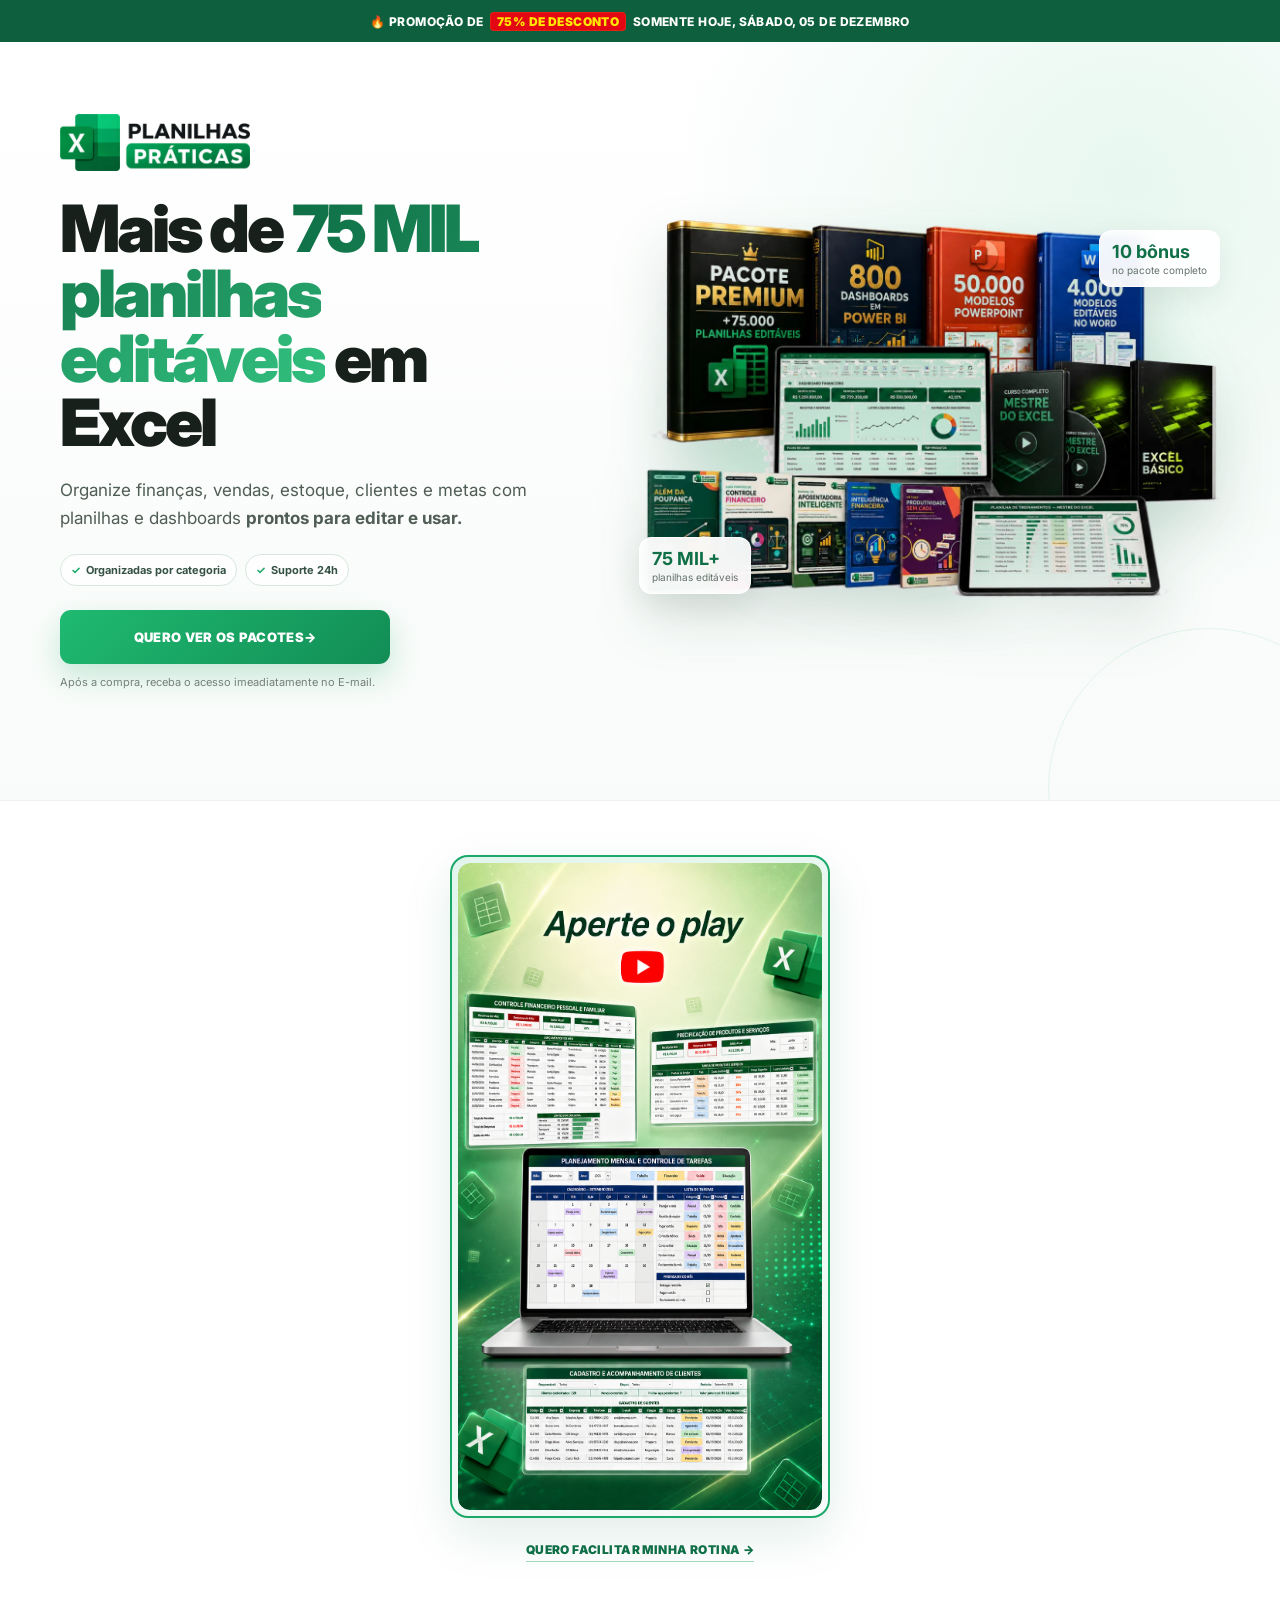
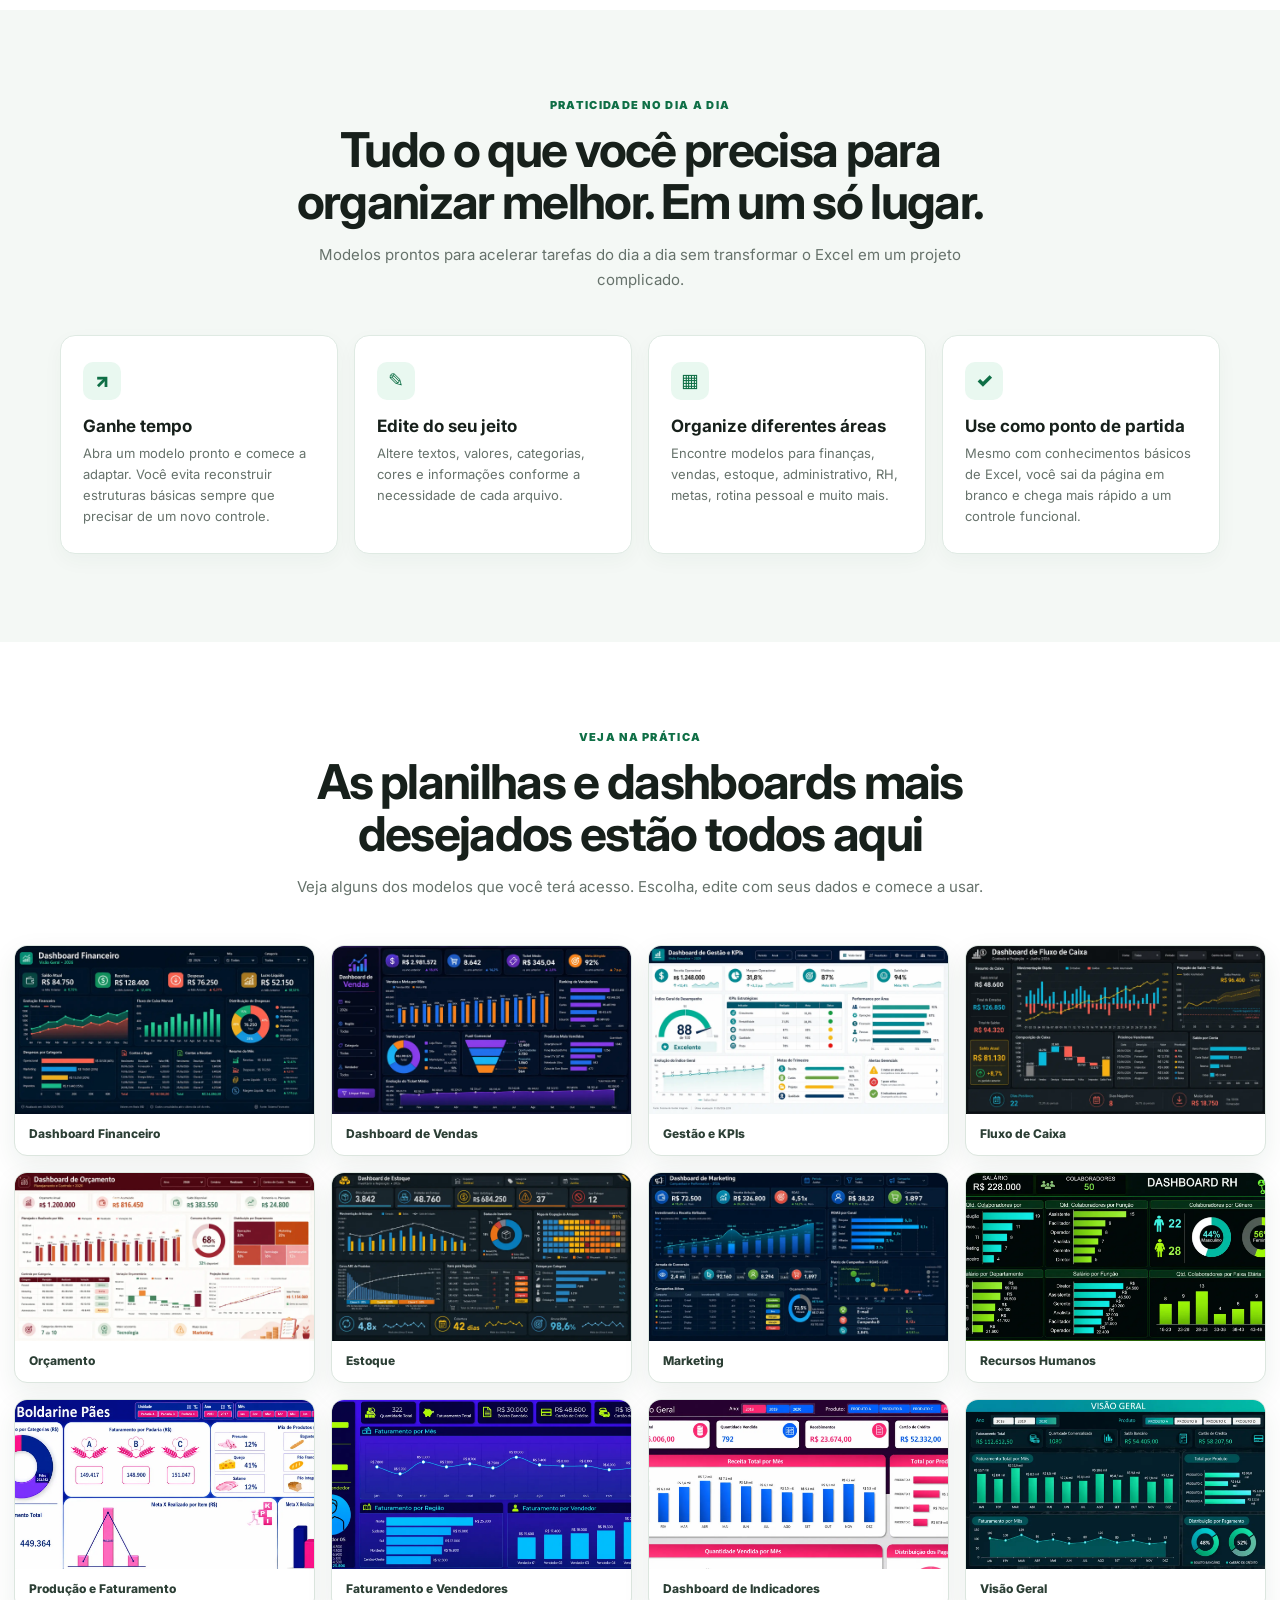
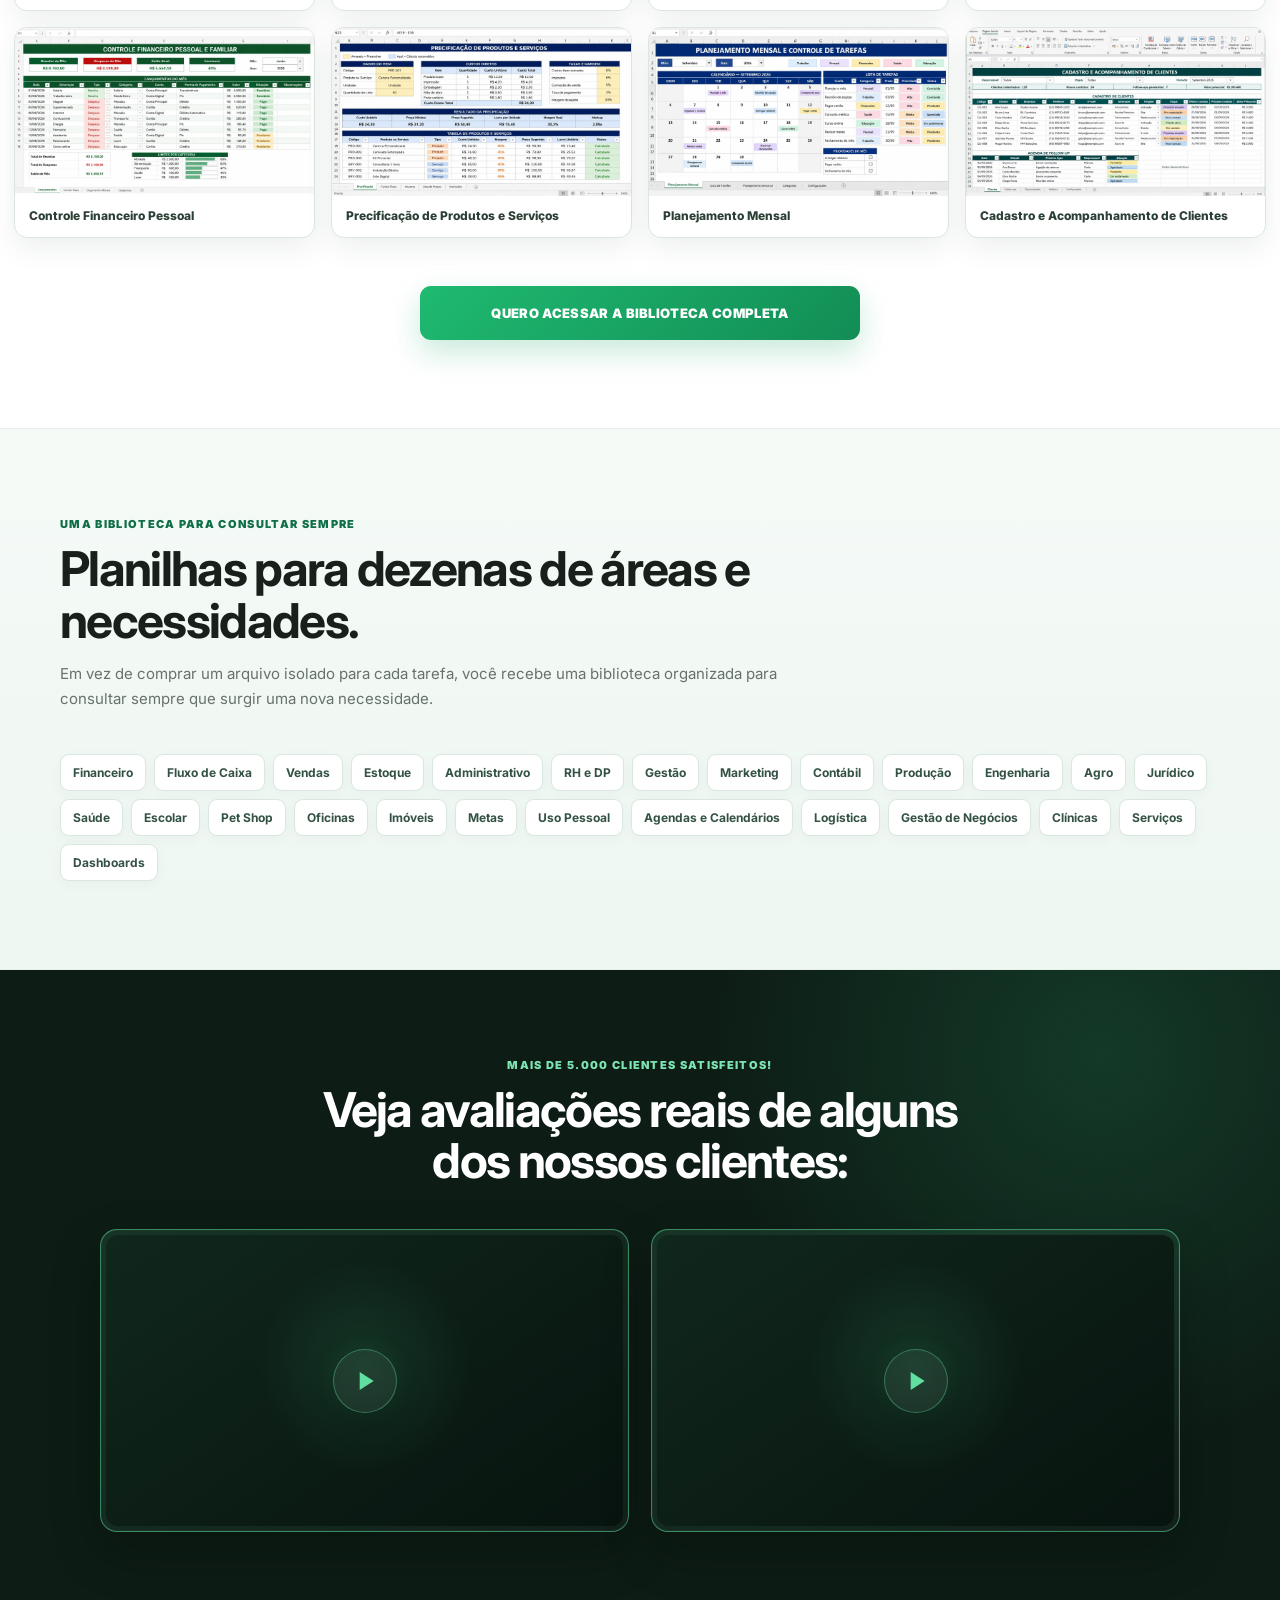
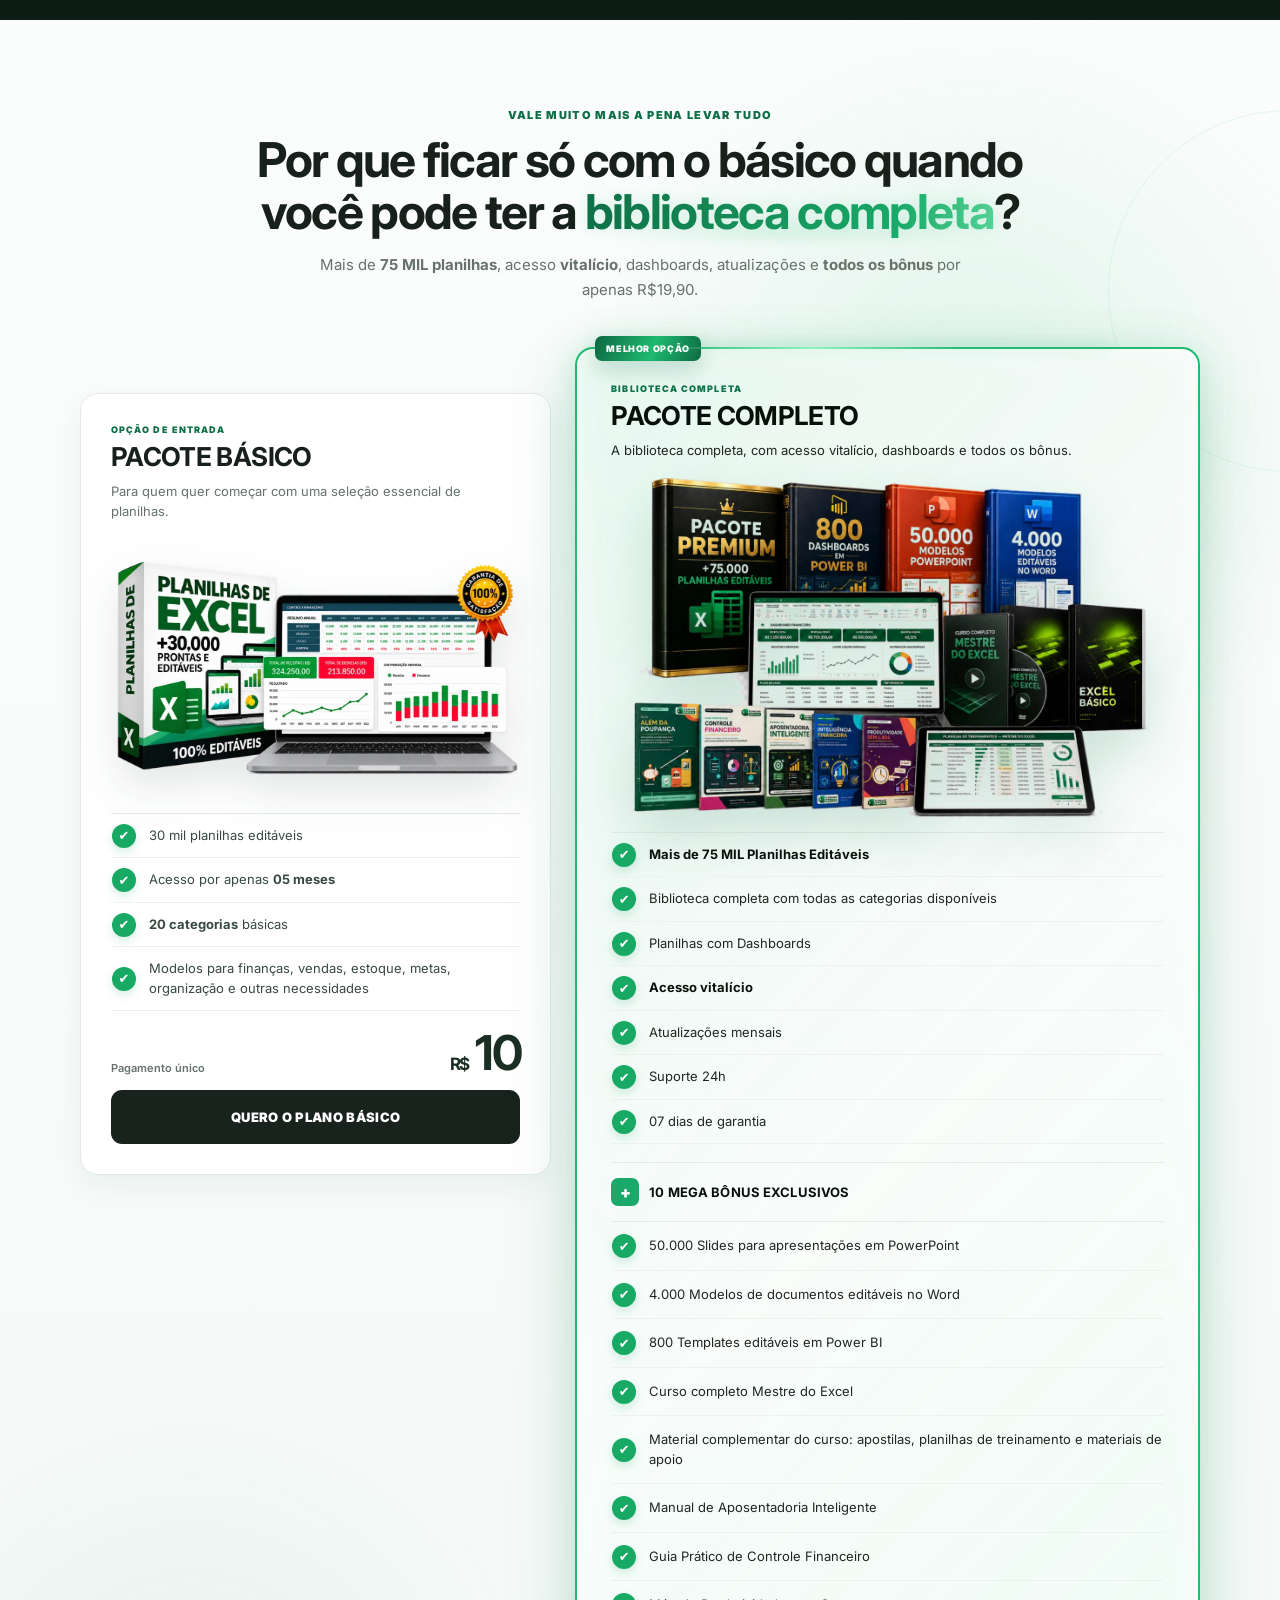
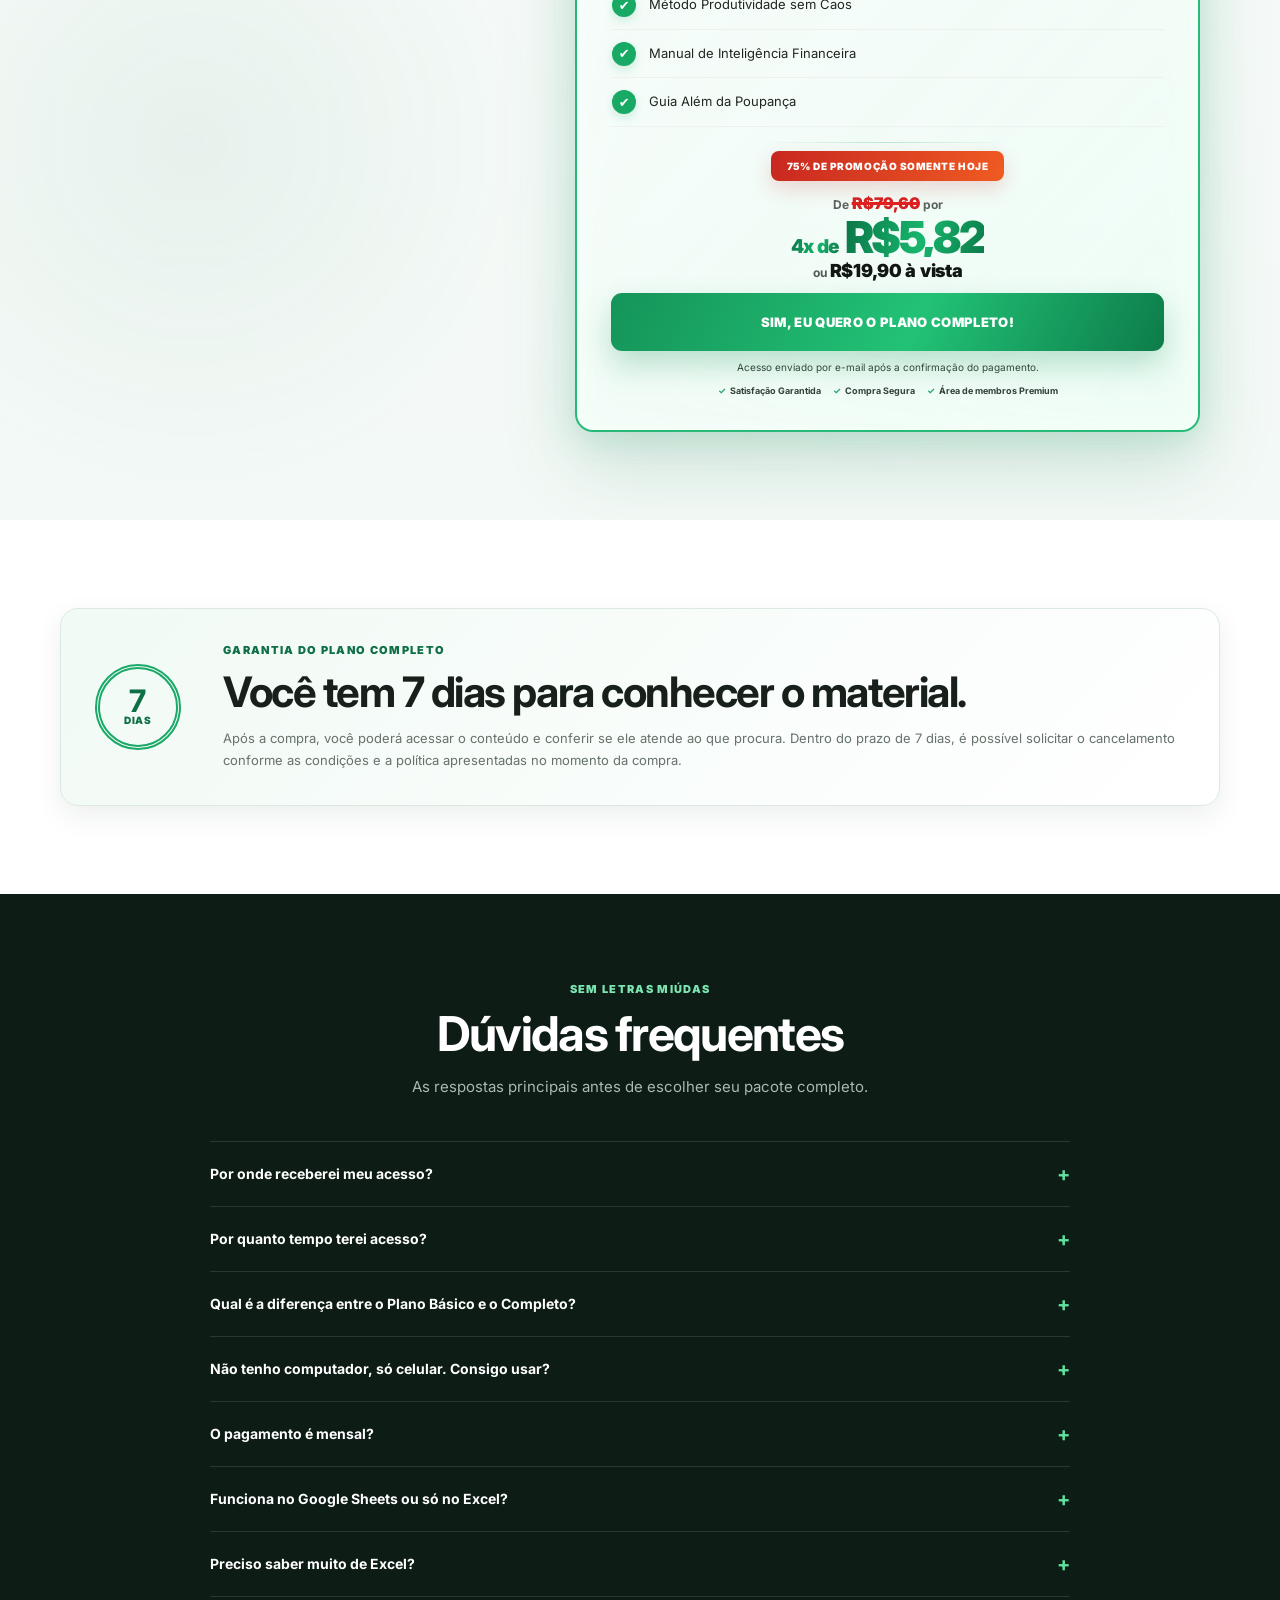
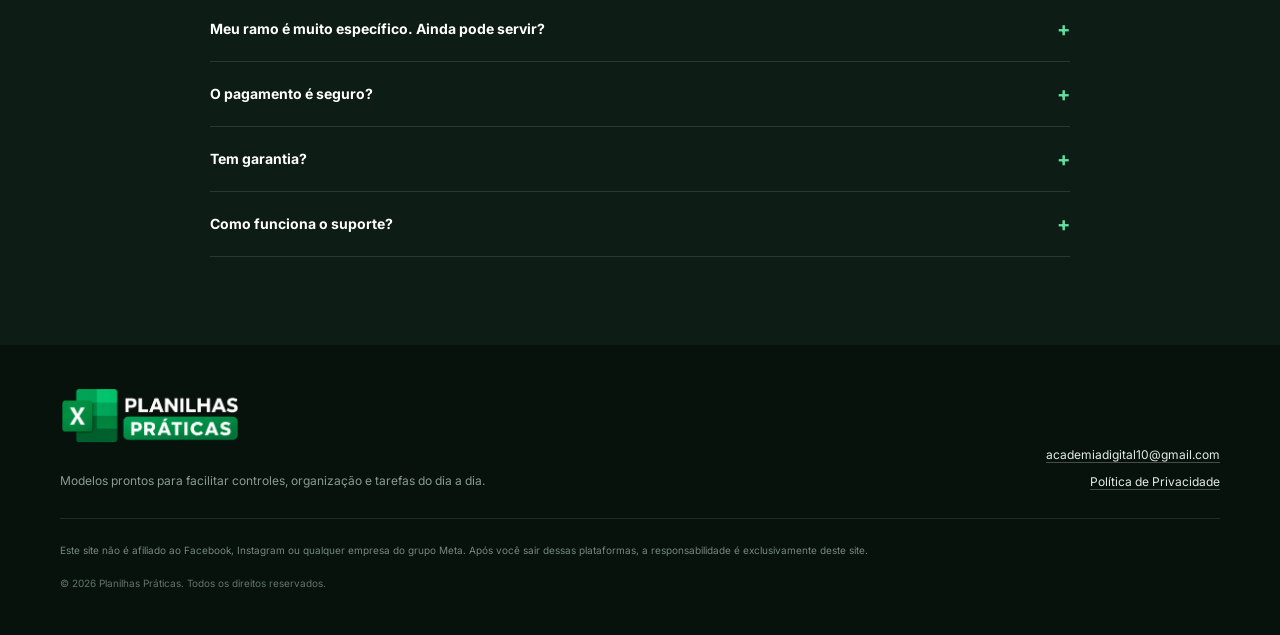
==== index.html @ 89e4e617 "Atualiza Plano Completo para R$19,90 em todas as referências" ====
<!doctype html>
<html lang="pt-BR">
<head>
  <meta charset="UTF-8" />
  <meta name="viewport" content="width=device-width, initial-scale=1" />
  <meta name="theme-color" content="#f8fbf9" />
  <meta name="description" content="Mais de 75 mil planilhas editáveis para finanças, vendas, estoque, RH, gestão, metas e dezenas de outras necessidades." />
  <title>Planilhas Práticas | +75 mil planilhas editáveis</title>
  <link rel="preload" href="/assets/logo-fundo-claro.webp" as="image" type="image/webp" />
  <link rel="preload" href="/assets/plano-completo.webp" as="image" type="image/webp" />
  <link rel="stylesheet" href="/styles.css" />
  <style>
    .hero-logo{width:min(200px,58vw);height:60px;margin:0 auto 20px}
    .footer-logo{width:min(250px,72vw);margin-bottom:12px}
    .footer-logo img{display:block;width:100%;height:auto;max-width:100%;object-fit:contain}
    @media(min-width:940px){.hero-logo{width:220px;height:68px;margin:0 0 26px}.footer-logo{width:250px}}
  </style>
  <script src="/config.js" defer></script>
  <script src="/script.js" defer></script>
</head>
<body>
  <div class="promo-bar" role="status">
    <span class="promo-dot" aria-hidden="true"></span>
    <p id="promo-date">CONDIÇÃO ESPECIAL DISPONÍVEL HOJE — PAGAMENTO ÚNICO</p>
  </div>

  <main>
    <section class="hero" aria-labelledby="hero-title">
      <div class="container hero-grid">
        <div class="hero-copy-wrap">
          <img class="brand-logo hero-logo" src="/assets/logo-fundo-claro.webp" alt="Planilhas Práticas" width="900" height="272" fetchpriority="high" />
          <p class="eyebrow">ENCONTRE O MODELO CERTO PARA SUA NECESSIDADE</p>
          <h1 id="hero-title">Mais de <span>75 MIL planilhas editáveis</span> em Excel</h1>
          <p class="hero-subtitle">Organize finanças, vendas, estoque, clientes e metas com planilhas e dashboards <b> prontos para editar e usar.</b></p>
          <div class="hero-points" aria-label="Principais benefícios">
            <span>Prontas para editar</span>
            <span>Organizadas por categoria</span>
            <span>Suporte 24h</span>
          </div>
          <a class="cta cta-primary" href="#ofertas">QUERO VER OS PACOTES <span aria-hidden="true">→</span></a>
          <p class="trust-copy">Após a compra, receba o acesso imeadiatamente no E-mail.</p>
        </div>

        <div class="hero-visual" aria-label="Prévia do Pacote Completo">
          <div class="hero-glow" aria-hidden="true"></div>
          <img src="/assets/plano-completo.webp" alt="Pacote Completo Planilhas Práticas com planilhas, dashboards, Power BI, PowerPoint, Word, curso e materiais extras" width="1200" height="782" fetchpriority="high" />
          <div class="hero-stat hero-stat-a"><strong>75 MIL+</strong><span>planilhas editáveis</span></div>
          <div class="hero-stat hero-stat-b"><strong>10 bônus</strong><span>no pacote completo</span></div>
        </div>
      </div>
      <div class="container hero-video-slot" data-wistia-slot="hero" hidden></div>
    </section>

    <section class="section problem" aria-labelledby="problem-title">
      <div class="container">
        <div class="section-heading">
          <p class="eyebrow">MENOS TEMPO MONTANDO. MAIS TEMPO USANDO.</p>
          <h2 id="problem-title">Pare de perder tempo criando controles que já poderiam estar prontos.</h2>
          <p>Montar uma boa planilha do zero exige tempo, fórmulas, organização e testes. Quando a rotina aperta, é fácil acabar com anotações soltas, arquivos diferentes e controles improvisados.</p>
        </div>
        <div class="problem-grid">
          <article class="problem-item"><span class="number">01</span><div><h3>Tempo desperdiçado</h3><p>Em vez de começar pela estrutura, comece pelo que realmente importa: preencher, adaptar e usar.</p></div></article>
          <article class="problem-item"><span class="number">02</span><div><h3>Informações espalhadas</h3><p>Centralize finanças, vendas, estoque, metas e outros controles em modelos organizados.</p></div></article>
          <article class="problem-item"><span class="number">03</span><div><h3>Começar do zero toda vez</h3><p>Use estruturas prontas como ponto de partida e adapte cada arquivo para a sua realidade.</p></div></article>
        </div>
        <div class="section-cta"><a class="text-cta" href="#ofertas">QUERO FACILITAR MINHA ROTINA <span aria-hidden="true">→</span></a></div>
      </div>
    </section>
    <section class="section benefits" aria-labelledby="benefits-title">
      <div class="container">
        <div class="section-heading center">
          <p class="eyebrow">PRATICIDADE NO DIA A DIA</p>
          <h2 id="benefits-title">Tudo o que você precisa para organizar melhor. Em um só lugar.</h2>
          <p>Modelos prontos para acelerar tarefas do dia a dia sem transformar o Excel em um projeto complicado.</p>
        </div>
        <div class="benefit-grid">
          <article class="benefit-card"><div class="benefit-icon" aria-hidden="true">↗</div><h3>Ganhe tempo</h3><p>Abra um modelo pronto e comece a adaptar. Você evita reconstruir estruturas básicas sempre que precisar de um novo controle.</p></article>
          <article class="benefit-card"><div class="benefit-icon" aria-hidden="true">✎</div><h3>Edite do seu jeito</h3><p>Altere textos, valores, categorias, cores e informações conforme a necessidade de cada arquivo.</p></article>
          <article class="benefit-card"><div class="benefit-icon" aria-hidden="true">▦</div><h3>Organize diferentes áreas</h3><p>Encontre modelos para finanças, vendas, estoque, administrativo, RH, metas, rotina pessoal e muito mais.</p></article>
          <article class="benefit-card"><div class="benefit-icon" aria-hidden="true">✓</div><h3>Use como ponto de partida</h3><p>Mesmo com conhecimentos básicos de Excel, você sai da página em branco e chega mais rápido a um controle funcional.</p></article>
        </div>
      </div>
    </section>

    <section class="section showcase" aria-labelledby="showcase-title">
      <div class="container container-wide">
        <div class="section-heading center">
          <p class="eyebrow">VEJA NA PRÁTICA</p>
          <h2 id="showcase-title">As planilhas e dashboards mais desejados estão todos aqui</h2>
          <p>São modelos prontos para usar, mesmo que você não tenha experiência com Excel. Escolha a planilha que precisa, personalize com seus próprios dados e comece a usar.
            <br>
            Sem precisar ficar quebrando a cabeça com fórmulas, tabelas, colunas e formatações. <b>Tudo já está preparado para facilitar sua rotina e poupar o seu tempo. </b></p>
        </div>
        <div class="gallery" aria-label="Galeria com dashboards e planilhas reais">
          <figure class="gallery-card"><img src="/assets/dashboards/dashboard_01.webp" alt="Dashboard Financeiro" width="1400" height="788" loading="lazy" /><figcaption>Dashboard Financeiro</figcaption></figure>
          <figure class="gallery-card"><img src="/assets/dashboards/dashboard_02.webp" alt="Dashboard de Vendas" width="1400" height="788" loading="lazy" /><figcaption>Dashboard de Vendas</figcaption></figure>
          <figure class="gallery-card"><img src="/assets/dashboards/dashboard_03.webp" alt="Dashboard de Gestão e KPIs" width="1400" height="788" loading="lazy" /><figcaption>Gestão e KPIs</figcaption></figure>
          <figure class="gallery-card"><img src="/assets/dashboards/dashboard_04.webp" alt="Dashboard de Fluxo de Caixa" width="1400" height="788" loading="lazy" /><figcaption>Fluxo de Caixa</figcaption></figure>
          <figure class="gallery-card"><img src="/assets/dashboards/dashboard_05.webp" alt="Dashboard de Orçamento" width="1400" height="788" loading="lazy" /><figcaption>Orçamento</figcaption></figure>
          <figure class="gallery-card"><img src="/assets/dashboards/dashboard_06.webp" alt="Dashboard de Estoque" width="1400" height="788" loading="lazy" /><figcaption>Estoque</figcaption></figure>
          <figure class="gallery-card"><img src="/assets/dashboards/dashboard_07.webp" alt="Dashboard de Marketing" width="1400" height="788" loading="lazy" /><figcaption>Marketing</figcaption></figure>
          <figure class="gallery-card"><img src="/assets/dashboards/dashboard_08.webp" alt="Dashboard de Recursos Humanos" width="1400" height="666" loading="lazy" /><figcaption>Recursos Humanos</figcaption></figure>
          <figure class="gallery-card"><img src="/assets/dashboards/dashboard_09.webp" alt="Dashboard de Produção e Faturamento" width="1400" height="666" loading="lazy" /><figcaption>Produção e Faturamento</figcaption></figure>
          <figure class="gallery-card"><img src="/assets/dashboards/dashboard_10.webp" alt="Dashboard de Faturamento por Região e Vendedor" width="1400" height="666" loading="lazy" /><figcaption>Faturamento e Vendedores</figcaption></figure>
          <figure class="gallery-card"><img src="/assets/dashboards/dashboard_11.webp" alt="Dashboard profissional de indicadores" width="1400" height="666" loading="lazy" /><figcaption>Dashboard de Indicadores</figcaption></figure>
          <figure class="gallery-card"><img src="/assets/dashboards/dashboard_12.webp" alt="Dashboard Visão Geral" width="1400" height="666" loading="lazy" /><figcaption>Visão Geral</figcaption></figure>
          <figure class="gallery-card"><img src="/assets/planilhas/planilha_01-v2.webp" alt="Planilha de Controle Financeiro Pessoal e Familiar" width="1672" height="941" loading="lazy" /><figcaption>Controle Financeiro Pessoal</figcaption></figure>
          <figure class="gallery-card"><img src="/assets/planilhas/planilha_02-v2.webp" alt="Planilha de Precificação de Produtos e Serviços" width="1672" height="941" loading="lazy" /><figcaption>Precificação de Produtos e Serviços</figcaption></figure>
          <figure class="gallery-card"><img src="/assets/planilhas/planilha_03-v2.webp" alt="Planilha de Planejamento Mensal e Controle de Tarefas" width="1672" height="941" loading="lazy" /><figcaption>Planejamento Mensal</figcaption></figure>
          <figure class="gallery-card"><img src="/assets/planilhas/planilha_04-v2.webp" alt="Planilha de Cadastro e Acompanhamento de Clientes" width="1672" height="941" loading="lazy" /><figcaption>Cadastro e Acompanhamento de Clientes</figcaption></figure>
        </div>
        <div class="swipe-hint" aria-hidden="true">← deslize para ver mais →</div>
        <div class="section-cta"><a class="cta cta-primary" href="#ofertas">QUERO ACESSAR A BIBLIOTECA COMPLETA</a></div>
      </div>
    </section>

    <section class="section categories" aria-labelledby="categories-title">
      <div class="container">
        <div class="section-heading">
          <p class="eyebrow">UMA BIBLIOTECA PARA CONSULTAR SEMPRE</p>
          <h2 id="categories-title">Planilhas para dezenas de áreas e necessidades.</h2>
          <p>Em vez de comprar um arquivo isolado para cada tarefa, você recebe uma biblioteca organizada para consultar sempre que surgir uma nova necessidade.</p>
        </div>
        <div class="category-cloud">
          <span>Financeiro</span><span>Fluxo de Caixa</span><span>Vendas</span><span>Estoque</span><span>Administrativo</span><span>RH e DP</span><span>Gestão</span><span>Marketing</span><span>Contábil</span><span>Produção</span><span>Engenharia</span><span>Agro</span><span>Jurídico</span><span>Saúde</span><span>Escolar</span><span>Pet Shop</span><span>Oficinas</span><span>Imóveis</span><span>Metas</span><span>Uso Pessoal</span><span>Agendas e Calendários</span><span>Logística</span><span>Gestão de Negócios</span><span>Clínicas</span><span>Serviços</span><span>Dashboards</span>
        </div>
      </div>
    </section>

    <section class="section package-overview" aria-labelledby="overview-title">
      <div class="container">
        <div class="section-heading center">
          <p class="eyebrow eyebrow-light">MAIS DE 5.000 CLIENTES SATISFEITOS!</p>
          <h2 id="overview-title">Veja avaliações reais de alguns dos nossos clientes:</h2>
        </div>
        <div class="overview-grid">
          <article><span>01</span><h3>Finanças e controle</h3><p>Modelos para acompanhar entradas, saídas, orçamento, fluxo de caixa, metas e organização financeira.</p></article>
          <article><span>02</span><h3>Vendas e estoque</h3><p>Planilhas para registrar vendas, acompanhar produtos, movimentações, resultados e controles operacionais.</p></article>
          <article><span>03</span><h3>Gestão e administrativo</h3><p>Modelos para processos, cadastros, indicadores, planejamento e acompanhamento de atividades.</p></article>
          <article><span>04</span><h3>Pessoal e produtividade</h3><p>Controles para metas, planejamento, rotina, organização e uso pessoal.</p></article>
          <article><span>05</span><h3>Dashboards</h3><p>Modelos visuais para transformar informações em indicadores mais fáceis de acompanhar.</p></article>
          <article><span>06</span><h3>Conteúdos extras</h3><p>No Plano Completo, a biblioteca vem acompanhada por materiais adicionais, templates e conteúdos de apoio.</p></article>
        </div>
      </div>
    </section>

    <section class="section testimonials" data-testimonials hidden aria-labelledby="testimonials-title">
      <div class="container">
        <div class="section-heading center"><p class="eyebrow">EXPERIÊNCIAS REAIS</p><h2 id="testimonials-title">Veja a experiência de quem já recebeu o material.</h2></div>
        <div class="testimonial-grid" data-testimonial-grid></div>
      </div>
    </section>

    <section class="section pricing" id="ofertas" aria-labelledby="pricing-title">
      <div class="container container-pricing">
        <div class="section-heading center">
          <p class="eyebrow">VALE MUITO MAIS A PENA LEVAR TUDO</p>
          <h2 id="pricing-title">Por que ficar só com o básico quando você pode ter a biblioteca completa?</h2>
          <p>Mais de <b>75 MIL planilhas</b>, acesso <b>vitalício</b>, dashboards, atualizações e <b>todos os bônus</b> por apenas R$19,90.</p>
        </div>
        <div class="price-grid">
          <article class="price-card price-basic">
            <div class="plan-head"><div><p class="plan-kicker">OPÇÃO DE ENTRADA</p><h3>PACOTE BÁSICO</h3><p>Para quem quer começar com uma seleção essencial de planilhas.</p></div></div>
            <div class="plan-visual basic-visual"><img src="/assets/plano-basico.webp" alt="Pacote Básico com 30 mil planilhas editáveis" width="1100" height="619" loading="lazy" /></div>
            <ul class="feature-list">
              <li>30 mil planilhas editáveis</li><li>Acesso por apenas <strong>05 meses</strong></li><li><strong>20 categorias</strong> básicas</li><li>Modelos para finanças, vendas, estoque, metas, organização e outras necessidades</li>
            </ul>
            <div class="price-row"><div><span>Pagamento único</span><strong><small>R$</small> 10</strong></div></div>
            <a class="cta cta-secondary" href="/upgrade-planilhas/">QUERO O PLANO BÁSICO</a>
          </article>

          <article class="price-card price-complete">
            <div class="value-badge">MELHOR OPÇÃO</div>
            <div class="plan-head"><div><p class="plan-kicker">BIBLIOTECA COMPLETA</p><h3>PACOTE COMPLETO</h3><p>A biblioteca completa, com acesso vitalício, dashboards e todos os bônus.</p></div></div>
            <div class="plan-visual complete-visual"><img src="/assets/plano-completo.webp" alt="Pacote Completo com mais de 75 mil planilhas e 10 bônus" width="1200" height="782" loading="lazy" /></div>
            <ul class="feature-list feature-list-strong">
              <li><strong>Mais de 75 MIL Planilhas Editáveis</strong></li><li>Biblioteca completa com todas as categorias disponíveis</li><li>Planilhas com Dashboards</li><li><strong>Acesso vitalício</strong></li><li>Atualizações mensais</li><li>Suporte 24h</li><li>07 dias de garantia</li>
            </ul>
            <div class="bonus-panel">
              <div class="bonus-title"><span>+</span><h4>10 MEGA BÔNUS EXCLUSIVOS</h4></div>
              <ol><li>50.000 Slides para apresentações em PowerPoint</li><li>4.000 Modelos de documentos editáveis no Word</li><li>800 Templates editáveis em Power BI</li><li>Curso completo Mestre do Excel</li><li>Material complementar do curso: apostilas, planilhas de treinamento e materiais de apoio</li><li>Manual de Aposentadoria Inteligente</li><li>Guia Prático de Controle Financeiro</li><li>Método Produtividade sem Caos</li><li>Manual de Inteligência Financeira</li><li>Guia Além da Poupança</li></ol>
            </div>
            <div class="price-row price-row-complete"><div><span>Pagamento único</span><strong><small>R$</small> 19,90</strong></div></div>
            <a class="cta cta-primary checkout-cta" href="#" data-checkout="completo">SIM, QUERO O PACOTE COMPLETO</a>
            <p class="access-note">Acesso enviado por e-mail após a confirmação do pagamento.</p>
            <div class="security-line"><span>Satisfação Garantida</span><span>Compra Segura</span><span>Área de membros Premium</span></div>
          </article>
        </div>
      </div>
    </section>

    <section class="section guarantee" aria-labelledby="guarantee-title">
      <div class="container guarantee-card">
        <div class="guarantee-seal" aria-hidden="true"><strong>7</strong><span>DIAS</span></div>
        <div><p class="eyebrow">GARANTIA DO PLANO COMPLETO</p><h2 id="guarantee-title">Você tem 7 dias para conhecer o material.</h2><p>Após a compra, você poderá acessar o conteúdo e conferir se ele atende ao que procura. Dentro do prazo de 7 dias, é possível solicitar o cancelamento conforme as condições e a política apresentadas no momento da compra.</p></div>
      </div>
    </section>

    <section class="section faq" aria-labelledby="faq-title">
      <div class="container container-narrow">
        <div class="section-heading center"><p class="eyebrow eyebrow-light">SEM LETRAS MIÚDAS</p><h2 id="faq-title">Dúvidas frequentes</h2><p>As respostas principais antes de escolher seu pacote completo.</p></div>
        <div class="faq-list">
          <details><summary>Por onde receberei meu acesso?<span>+</span></summary><p>As instruções de acesso serão enviadas para o e-mail informado na compra após a confirmação do pagamento. Por isso, confira se o endereço foi digitado corretamente.</p></details>
          <details><summary>Por quanto tempo terei acesso?<span>+</span></summary><p>O Plano Básico possui acesso por 05 meses. O Plano Completo possui acesso vitalício ao conteúdo correspondente ao plano adquirido.</p></details>
          <details><summary>Qual é a diferença entre o Plano Básico e o Completo?<span>+</span></summary><p>O Básico é uma opção de entrada, com 30 mil planilhas, 20+ categorias e acesso por 05 meses. O Completo inclui mais de 75 mil planilhas, dashboards, acesso vitalício, atualizações e todos os bônus.</p></details>
          <details><summary>Não tenho computador, só celular. Consigo usar?<span>+</span></summary><p>Muitas planilhas podem ser abertas e editadas pelo celular, especialmente com Excel ou Google Sheets. Para dashboards mais complexos e arquivos com muitos recursos, o computador oferece uma experiência melhor.</p></details>
          <details><summary>O pagamento é mensal?<span>+</span></summary><p>Não. Os valores apresentados são de pagamento único. O Plano Básico dá acesso por 05 meses e o Plano Completo tem acesso vitalício.</p></details>
          <details><summary>Funciona no Google Sheets ou só no Excel?<span>+</span></summary><p>Muitos arquivos funcionam no Microsoft Excel e também no Google Sheets. A compatibilidade pode variar conforme fórmulas, macros, recursos e dashboards utilizados em cada arquivo.</p></details>
          <details><summary>Preciso saber muito de Excel?<span>+</span></summary><p>Não. Com conhecimentos básicos já é possível aproveitar muitos modelos. Como os arquivos já vêm estruturados, você pode partir de uma base pronta e adaptar ao que precisa.</p></details>
          <details><summary>Meu ramo é muito específico. Ainda pode servir?<span>+</span></summary><p>A biblioteca reúne modelos de diversas áreas, como financeiro, vendas, estoque, RH, gestão, produção, engenharia, agro, saúde, serviços e uso pessoal. A utilidade final depende do tipo de controle que você precisa.</p></details>
          <details><summary>O pagamento é seguro?<span>+</span></summary><p>O pagamento é concluído no ambiente da plataforma de checkout vinculada ao botão de compra. Nela, você poderá conferir os dados da transação e as formas de pagamento disponíveis antes de finalizar.</p></details>
          <details><summary>Tem garantia?<span>+</span></summary><p>Sim. O Plano Completo possui 7 dias de garantia. Dentro desse período, você pode solicitar o cancelamento conforme a política e as condições apresentadas na compra.</p></details>
          <details><summary>Como funciona o suporte?<span>+</span></summary><p>Se você tiver dúvidas sobre acesso ou entrega do conteúdo, utilize o canal de suporte informado na página e no material recebido após a compra.</p></details>
        </div>
      </div>
    </section>

    <section class="final-cta">
      <div class="container final-cta-inner">
        <p class="eyebrow eyebrow-light">PRONTO PARA COMEÇAR?</p><h2>Pare de começar do zero toda vez que precisar de uma planilha.</h2><p>Escolha o pacote que faz sentido para você e tenha modelos prontos para adaptar sempre que surgir uma nova necessidade.</p><a class="cta cta-light" href="#ofertas">QUERO VER OS PACOTES <span aria-hidden="true">→</span></a>
      </div>
    </section>
  </main>

  <footer class="site-footer">
    <div class="container footer-grid">
      <div>
        <div class="footer-logo">
          <img src="/assets/planilhas-praticas-logo-footer-transparente.png" alt="Planilhas Práticas" width="2938" height="930" loading="lazy" decoding="async" />
        </div>
        <p>Modelos prontos para facilitar controles, organização e tarefas do dia a dia.</p>
      </div>
      <div class="footer-links"><a href="mailto:academiadigital10@gmail.com">academiadigital10@gmail.com</a><a href="/politica-de-privacidade/">Política de Privacidade</a></div>
    </div>
    <div class="container footer-legal"><p>Este site não é afiliado ao Facebook, Instagram ou qualquer empresa do grupo Meta. Após você sair dessas plataformas, a responsabilidade é exclusivamente deste site.</p><small>© <span data-current-year></span> Planilhas Práticas. Todos os direitos reservados.</small></div>
  </footer>

  <a class="mobile-sticky-cta" href="#ofertas">VER PACOTES <span aria-hidden="true">→</span></a>
</body>
</html>
---- styles.css ----
@import url('https://fonts.googleapis.com/css2?family=Inter:wght@400;500;600;700;800;900&display=swap');

:root{--green:#1aa968;--green-bright:#31be7d;--green-dark:#0f6f46;--ink:#17201b;--muted:#66726b;--line:#dfe9e3;--soft:#f4f8f5;--white:#fff;--dark:#0b1912;--shadow:0 18px 50px rgba(24,66,44,.10);--shadow-sm:0 10px 28px rgba(24,66,44,.08);--container:1160px}*{box-sizing:border-box}html{scroll-behavior:smooth}body{margin:0;font-family:Inter,system-ui,-apple-system,BlinkMacSystemFont,"Segoe UI",sans-serif;color:var(--ink);background:#fff;-webkit-font-smoothing:antialiased;overflow-x:hidden}img{display:block;max-width:100%;height:auto}a{color:inherit}button,a{-webkit-tap-highlight-color:transparent}[hidden]{display:none!important}.container{width:min(100% - 32px,var(--container));margin-inline:auto}.container-wide{width:min(100% - 24px,1280px)}.container-narrow{width:min(100% - 32px,860px)}.section{padding:72px 0}.promo-bar{min-height:39px;padding:9px 16px;background:#0d5f3d;color:#fff;display:flex;align-items:center;justify-content:center;gap:8px;text-align:center;font-size:11px;font-weight:800;letter-spacing:.035em}.promo-bar p{margin:0}.promo-dot{width:7px;height:7px;border-radius:50%;background:#73e9ad;box-shadow:0 0 0 5px rgba(115,233,173,.14);flex:0 0 auto}.brand-logo{object-fit:contain}.hero{position:relative;overflow:hidden;padding:34px 0 70px;background:radial-gradient(circle at 88% 18%,rgba(49,190,125,.11),transparent 28rem),linear-gradient(180deg,#fff 0%,#f8fbf9 100%);border-bottom:1px solid #eef3ef}.hero::before{content:"";position:absolute;inset:auto -90px -150px auto;width:320px;height:320px;border:1px solid rgba(49,190,125,.12);border-radius:50%}.hero-grid{display:grid;gap:36px;align-items:center}.hero-copy-wrap{position:relative;z-index:2;text-align:center}.hero-logo{width:min(280px,74vw);height:82px;object-fit:contain;margin:0 auto 24px}.eyebrow{margin:0 0 12px;color:var(--green-dark);font-size:11px;font-weight:900;letter-spacing:.12em;text-transform:uppercase}.eyebrow-light{color:#7ce4b1}.hero h1{margin:0;font-size:clamp(36px,10vw,64px);line-height:.99;letter-spacing:-.045em;font-weight:900}.hero h1 span{color:transparent;background:linear-gradient(110deg,var(--green-dark),var(--green-bright));background-clip:text;-webkit-background-clip:text}.hero-subtitle{margin:20px auto 0;max-width:680px;color:#4f5d55;font-size:16px;line-height:1.65}.hero-points{margin:22px auto 0;display:flex;flex-wrap:wrap;justify-content:center;gap:8px}.hero-points span{padding:8px 10px;border:1px solid #d8e8df;border-radius:999px;background:rgba(255,255,255,.8);color:#355244;font-size:11px;font-weight:700}.hero-points span::before{content:"✓";color:var(--green);margin-right:5px}.cta{display:inline-flex;justify-content:center;align-items:center;min-height:54px;padding:15px 22px;border:0;border-radius:11px;text-decoration:none;font-size:13px;font-weight:900;letter-spacing:.025em;text-align:center;transition:transform .18s ease,box-shadow .18s ease,background .18s ease}.cta-primary{color:#fff;background:linear-gradient(135deg,#1fba71,#128d55);box-shadow:0 12px 30px rgba(26,169,104,.24)}.hero .cta{width:100%;max-width:430px;margin-top:24px}.trust-copy{margin:10px auto 0;max-width:520px;color:#748079;font-size:11px;line-height:1.5}.hero-visual{position:relative;max-width:650px;margin-inline:auto;padding:22px 0 8px}.hero-visual img{position:relative;z-index:2;filter:drop-shadow(0 26px 28px rgba(14,60,38,.15))}.hero-glow{position:absolute;inset:20% 8% 7%;border-radius:50%;background:rgba(49,190,125,.18);filter:blur(38px)}.hero-stat{position:absolute;z-index:3;padding:10px 12px;border:1px solid rgba(255,255,255,.85);border-radius:12px;background:rgba(255,255,255,.94);box-shadow:var(--shadow-sm);backdrop-filter:blur(8px)}.hero-stat strong{display:block;color:var(--green-dark);font-size:15px}.hero-stat span{display:block;margin-top:2px;color:var(--muted);font-size:9px}.hero-stat-a{left:0;bottom:3%}.hero-stat-b{right:0;top:8%}.hero-video-slot{padding-top:30px;display:flex;justify-content:center}.hero-video-slot iframe{width:min(100%,360px);border:0;border-radius:18px;box-shadow:var(--shadow)}.section-heading{max-width:720px;margin-bottom:32px}.section-heading.center{margin-inline:auto;text-align:center}.section-heading h2,.guarantee-card h2,.final-cta h2{margin:0;font-size:clamp(30px,7.6vw,48px);line-height:1.08;letter-spacing:-.035em}.section-heading p:not(.eyebrow){margin:14px 0 0;color:var(--muted);font-size:15px;line-height:1.7}.problem{background:#fff}.problem-grid{border-top:1px solid var(--line)}.problem-item{display:grid;grid-template-columns:44px 1fr;gap:14px;padding:24px 0;border-bottom:1px solid var(--line)}.problem-item .number{color:var(--green);font-size:12px;font-weight:900;padding-top:4px}.problem-item h3{margin:0 0 6px;font-size:18px;letter-spacing:-.02em}.problem-item p{margin:0;color:var(--muted);line-height:1.65;font-size:14px}.section-cta{display:flex;justify-content:center;margin-top:30px}.text-cta{color:var(--green-dark);font-size:12px;font-weight:900;letter-spacing:.035em;text-decoration:none;border-bottom:1px solid #9fd8ba;padding-bottom:4px}.benefits{background:var(--soft)}.benefit-grid{display:grid;gap:12px}.benefit-card{padding:22px;border:1px solid #dfeae3;border-radius:15px;background:#fff;box-shadow:0 7px 20px rgba(27,67,45,.04)}.benefit-icon{width:38px;height:38px;display:grid;place-items:center;border-radius:10px;background:#e9f8f0;color:var(--green-dark);font-size:19px;font-weight:900}.benefit-card h3{margin:16px 0 7px;font-size:17px}.benefit-card p{margin:0;color:var(--muted);font-size:13px;line-height:1.62}.showcase{background:#fff}.gallery{display:grid;grid-auto-flow:column;grid-auto-columns:min(86vw,360px);gap:14px;overflow-x:auto;padding:4px 2px 18px;scroll-snap-type:x mandatory;scrollbar-width:none;overscroll-behavior-inline:contain}.gallery::-webkit-scrollbar{display:none}.gallery-card{scroll-snap-align:center;margin:0;overflow:hidden;border:1px solid #dce6df;border-radius:13px;background:#fff;box-shadow:var(--shadow-sm)}.gallery-card img{width:100%;aspect-ratio:16/9;object-fit:cover;background:#eef3f0}.gallery-card figcaption{padding:12px 14px 14px;color:#2c3f35;font-size:12px;font-weight:800}.swipe-hint{text-align:center;color:#17201b;font-size:14px;font-weight:800;letter-spacing:.01em;margin-top:8px;animation:swipeHintFloat 1.8s ease-in-out infinite;will-change:transform,opacity}@keyframes swipeHintFloat{0%,100%{transform:translateY(0);opacity:.72}50%{transform:translateY(-3px);opacity:1}}.showcase .cta{width:100%;max-width:440px}.categories{background:linear-gradient(180deg,#f5faf7,#eef7f2);border-block:1px solid #e5eee8}.category-cloud{display:flex;flex-wrap:wrap;gap:8px}.category-cloud span{padding:10px 12px;border-radius:9px;background:#fff;border:1px solid #d9e7df;color:#345244;font-size:12px;font-weight:700;box-shadow:0 4px 14px rgba(24,66,44,.035)}.package-overview{color:#fff;background:radial-gradient(circle at 86% 13%,rgba(49,190,125,.18),transparent 25rem),#0d1c15}.package-overview .section-heading h2{color:#fff}.overview-grid{display:grid;gap:1px;border:1px solid rgba(255,255,255,.10);background:rgba(255,255,255,.10)}.overview-grid article{padding:24px;background:#0d1c15}.overview-grid article span{color:#58d998;font-size:10px;font-weight:900;letter-spacing:.1em}.overview-grid h3{margin:12px 0 8px;font-size:17px}.overview-grid p{margin:0;color:#adc0b5;font-size:13px;line-height:1.65}.testimonials{background:var(--soft)}.testimonial-grid{display:grid;gap:16px}.testimonial-video iframe{width:100%;border:0;border-radius:14px;box-shadow:var(--shadow-sm)}.pricing{background:#f7faf8}.container-pricing{width:min(100% - 24px,1120px)}.price-grid{display:grid;gap:18px;align-items:start}.price-card{position:relative;padding:24px 18px;border:1px solid #dbe7df;border-radius:18px;background:#fff;box-shadow:var(--shadow-sm)}.price-complete{border:2px solid var(--green);box-shadow:0 24px 55px rgba(22,123,75,.15)}.value-badge{position:absolute;left:18px;top:-13px;padding:7px 11px;border-radius:7px;color:#fff;background:var(--green-dark);font-size:9px;font-weight:900;letter-spacing:.07em}.plan-kicker{margin:0 0 6px;color:var(--green-dark);font-size:9px;font-weight:900;letter-spacing:.12em}.plan-head h3{margin:0;font-size:26px;letter-spacing:-.025em}.plan-head p:last-child{margin:9px 0 0;color:var(--muted);font-size:13px;line-height:1.55}.plan-visual{margin:18px -4px 14px;min-height:180px;display:grid;place-items:center}.plan-visual img{max-height:340px;object-fit:contain;filter:drop-shadow(0 18px 22px rgba(18,48,33,.12))}.basic-visual img{max-height:300px}.feature-list{list-style:none;margin:0;padding:0;border-top:1px solid #e4ebe7}.feature-list li{position:relative;padding:12px 0 12px 25px;border-bottom:1px solid #edf2ef;color:#384a40;font-size:13px;line-height:1.5}.feature-list li::before{content:"✓";position:absolute;left:1px;top:12px;width:16px;height:16px;display:grid;place-items:center;border-radius:50%;background:#e6f7ee;color:var(--green-dark);font-size:10px;font-weight:900}.feature-list-strong li:first-child{color:#172c21}.bonus-panel{margin:20px 0 0;padding:17px;border:1px solid #d8eade;border-radius:13px;background:#f2faf5}.bonus-title{display:flex;align-items:center;gap:9px;margin-bottom:11px}.bonus-title span{width:26px;height:26px;display:grid;place-items:center;background:var(--green);color:#fff;border-radius:7px;font-weight:900}.bonus-title h4{margin:0;font-size:13px;letter-spacing:.01em}.bonus-panel ol{margin:0;padding-left:21px;color:#46584e}.bonus-panel li{padding:5px 0;font-size:11px;line-height:1.45}.price-row{padding:20px 0 15px}.price-row>div{display:flex;align-items:end;justify-content:space-between;gap:12px}.price-row span{color:var(--muted);font-size:11px;font-weight:600}.price-row strong{color:#1b2e23;font-size:48px;line-height:.9;letter-spacing:-.05em}.price-row strong small{font-size:17px}.price-row-complete strong{color:var(--green-dark)}.price-card .cta{width:100%}.cta-secondary{background:#18231d;color:#fff}.access-note{margin:10px 0 0;text-align:center;color:#6d7972;font-size:10px}.security-line{display:flex;flex-wrap:wrap;justify-content:center;gap:6px 12px;margin-top:12px;color:#637168;font-size:9px;font-weight:700}.security-line span::before{content:"✓";color:var(--green);margin-right:4px}.guarantee{background:#fff}.guarantee-card{padding:24px 20px;display:grid;gap:18px;border:1px solid #dbe9e0;border-radius:18px;background:linear-gradient(135deg,#f1faf5,#fff);box-shadow:var(--shadow-sm)}.guarantee-seal{width:86px;height:86px;display:grid;place-content:center;border:5px double var(--green);border-radius:50%;color:var(--green-dark);text-align:center}.guarantee-seal strong{font-size:31px;line-height:.85}.guarantee-seal span{font-size:10px;font-weight:900;letter-spacing:.08em}.guarantee-card h2{font-size:clamp(28px,7vw,42px)}.guarantee-card>div:last-child>p:last-child{margin:12px 0 0;color:var(--muted);font-size:13px;line-height:1.7}.faq{background:#0d1c15;color:#fff}.faq .section-heading p:not(.eyebrow){color:#a9bbb0}.faq-list{border-top:1px solid rgba(255,255,255,.12)}.faq details{border-bottom:1px solid rgba(255,255,255,.12)}.faq summary{list-style:none;display:flex;justify-content:space-between;gap:18px;align-items:center;padding:18px 0;cursor:pointer;font-size:14px;font-weight:700;line-height:1.4}.faq summary::-webkit-details-marker{display:none}.faq summary span{color:#5fe09f;font-size:20px;transition:transform .2s ease}.faq details[open] summary span{transform:rotate(45deg)}.faq details p{margin:-4px 0 18px;padding-right:25px;color:#afc0b6;font-size:12px;line-height:1.7}.final-cta{padding:72px 0;background:linear-gradient(135deg,#167a4c,#0d5c3a);color:#fff}.final-cta-inner{text-align:center;max-width:760px}.final-cta h2{color:#fff}.final-cta p:not(.eyebrow){margin:14px auto 0;max-width:620px;color:#d6eee1;font-size:14px;line-height:1.65}.cta-light{margin-top:24px;background:#fff;color:#0d6d43;box-shadow:0 12px 28px rgba(0,0,0,.14)}.site-footer{padding:42px 0 85px;color:#c8d4cd;background:#08120d}.footer-grid{display:grid;gap:26px}.footer-logo{width:210px;height:72px;object-fit:contain;object-position:left center;margin-bottom:12px}.footer-grid p{max-width:450px;margin:0;color:#899a90;font-size:12px;line-height:1.6}.footer-links{display:flex;flex-direction:column;align-items:flex-start;gap:11px;font-size:12px}.footer-links a{color:#e3ebe6;text-decoration:none;border-bottom:1px solid rgba(255,255,255,.25)}.footer-legal{margin-top:28px;padding-top:24px;border-top:1px solid rgba(255,255,255,.10)}.footer-legal p{margin:0 0 12px;color:#76877d;font-size:10px;line-height:1.55}.footer-legal small{color:#62736a;font-size:10px}.mobile-sticky-cta{position:fixed;z-index:30;left:12px;right:12px;bottom:12px;min-height:50px;display:flex;align-items:center;justify-content:center;border-radius:10px;text-decoration:none;color:#fff;background:#138c56;box-shadow:0 12px 30px rgba(0,0,0,.22);font-size:12px;font-weight:900;letter-spacing:.04em}.upgrade-page{background:#f3f8f5}.upgrade-main{min-height:100vh;padding:32px 0 60px}.upgrade-logo{width:min(260px,72vw);height:84px;margin:0 auto 24px;object-fit:contain}.upgrade-card{max-width:700px;margin:0 auto;overflow:hidden;border:1px solid #d9e8df;border-radius:20px;background:#fff;box-shadow:var(--shadow)}.upgrade-ribbon{margin:0;padding:10px 16px;text-align:center;color:#fff;background:#0f7046;font-size:10px;font-weight:900;letter-spacing:.09em}.upgrade-body{padding:26px 20px}.upgrade-body h1{margin:0;font-size:clamp(32px,9vw,50px);line-height:1.02;letter-spacing:-.04em}.upgrade-body>p:not(.eyebrow):not(.access-note){color:var(--muted);line-height:1.65}.upgrade-offer-copy{margin:14px 0 22px}.upgrade-list{margin-top:16px}.upgrade-price{padding-bottom:20px}.upgrade-decline{display:block;margin-top:18px;text-align:center;color:#6b766f;font-size:11px;line-height:1.5}.upgrade-return{display:block;margin:22px auto 0;text-align:center;color:#637168;font-size:11px}.legal-page{background:#f5f8f6}.legal-header{padding:20px 0 8px;background:#fff;border-bottom:1px solid #e5ece7}.legal-header img{width:220px;height:70px;object-fit:contain;margin:0 auto}.legal-content{padding:32px 0 60px}.legal-card{max-width:820px;padding:26px 20px;border:1px solid #dfe7e2;border-radius:16px;background:#fff;box-shadow:var(--shadow-sm)}.legal-card h1{margin:0 0 6px;font-size:34px;letter-spacing:-.035em}.legal-card h2{margin:30px 0 8px;font-size:19px}.legal-card p,.legal-card li{color:#56645c;font-size:13px;line-height:1.72}.legal-card a{color:var(--green-dark)}.back-link{display:inline-block;margin-top:24px;font-weight:700}.reveal{opacity:0;transform:translateY(14px);transition:opacity .55s ease,transform .55s ease}.reveal.is-visible{opacity:1;transform:none}@media(hover:hover) and (pointer:fine){.cta:hover{transform:translateY(-2px);box-shadow:0 16px 34px rgba(26,169,104,.27)}.gallery-card{transition:transform .18s ease,box-shadow .18s ease}.gallery-card:hover{transform:translateY(-3px);box-shadow:var(--shadow)}}@media(min-width:700px){.section{padding:88px 0}.benefit-grid{grid-template-columns:repeat(2,1fr);gap:16px}.problem-grid{display:grid;grid-template-columns:repeat(3,1fr);border-bottom:1px solid var(--line)}.problem-item{grid-template-columns:1fr;border-bottom:0;padding:26px 24px;border-right:1px solid var(--line)}.problem-item:first-child{padding-left:0}.problem-item:last-child{border-right:0;padding-right:0}.overview-grid{grid-template-columns:repeat(2,1fr)}.testimonial-grid{grid-template-columns:repeat(2,1fr)}.price-card{padding:30px}.guarantee-card{grid-template-columns:110px 1fr;align-items:center;padding:34px}.footer-grid{grid-template-columns:1.5fr 1fr;align-items:end}.footer-links{align-items:flex-end}}@media(min-width:940px){.promo-bar{min-height:42px;font-size:12px}.hero{padding:50px 0 88px}.hero-grid{grid-template-columns:minmax(0,.95fr) minmax(0,1.05fr);gap:54px;min-height:620px}.hero-copy-wrap{text-align:left}.hero-logo{margin:0 0 30px;width:290px;height:90px;object-position:left center}.hero h1{font-size:clamp(52px,5.1vw,70px);max-width:670px}.hero-subtitle{margin-left:0;font-size:17px}.hero-points{justify-content:flex-start}.hero .cta{width:auto;min-width:330px}.trust-copy{margin-left:0}.hero-stat strong{font-size:18px}.hero-stat span{font-size:10px}.section-heading{margin-bottom:42px}.benefit-grid{grid-template-columns:repeat(4,1fr)}.benefit-card{padding:26px 22px}.gallery{grid-auto-flow:initial;grid-auto-columns:initial;grid-template-columns:repeat(4,1fr);overflow:visible;gap:16px}.gallery-card{scroll-snap-align:none}.swipe-hint{display:none}.overview-grid{grid-template-columns:repeat(3,1fr)}.overview-grid article{min-height:210px;padding:30px}.price-grid{grid-template-columns:minmax(0,.86fr) minmax(0,1.14fr);gap:24px}.price-basic{margin-top:46px}.price-complete{padding:34px}.plan-visual{min-height:300px}.basic-visual{min-height:260px}.mobile-sticky-cta{display:none}.site-footer{padding-bottom:44px}}@media(prefers-reduced-motion:reduce){html{scroll-behavior:auto}*,*::before,*::after{animation-duration:.01ms!important;transition-duration:.01ms!important}.reveal{opacity:1;transform:none}}
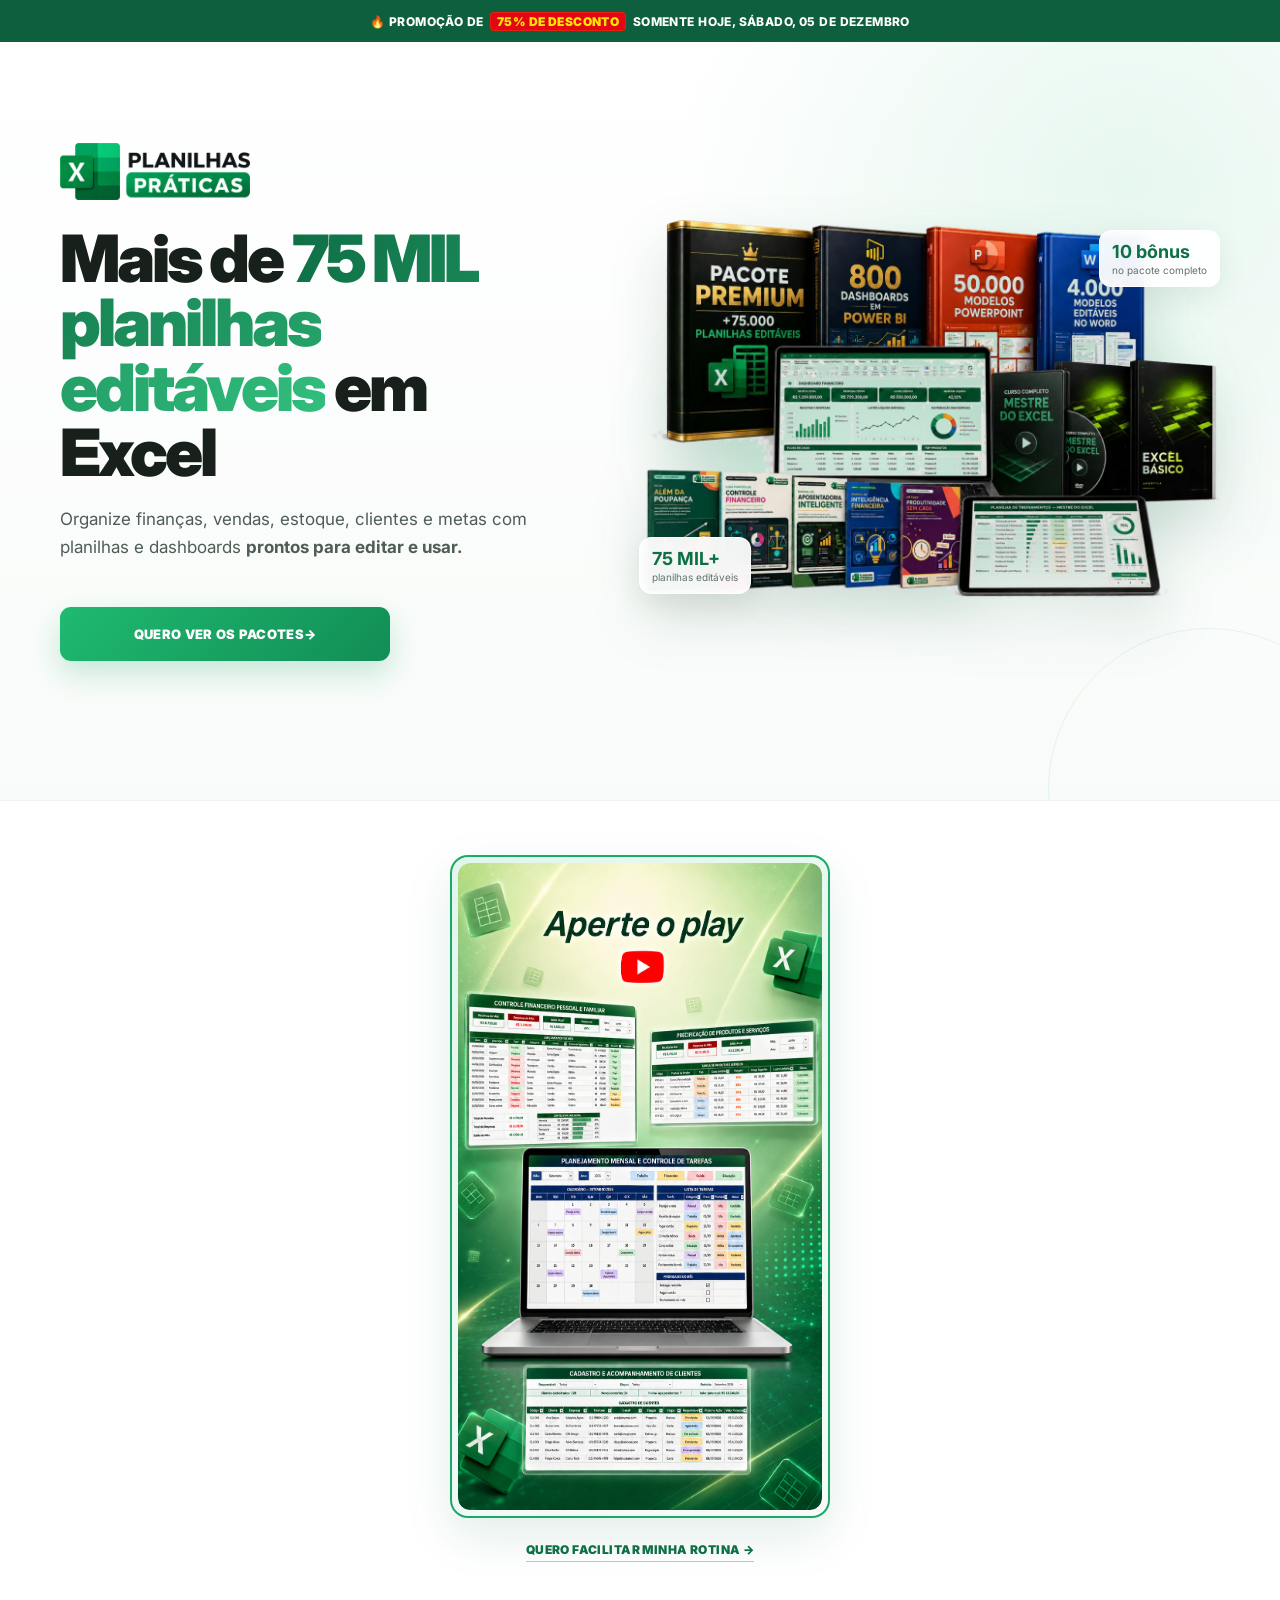
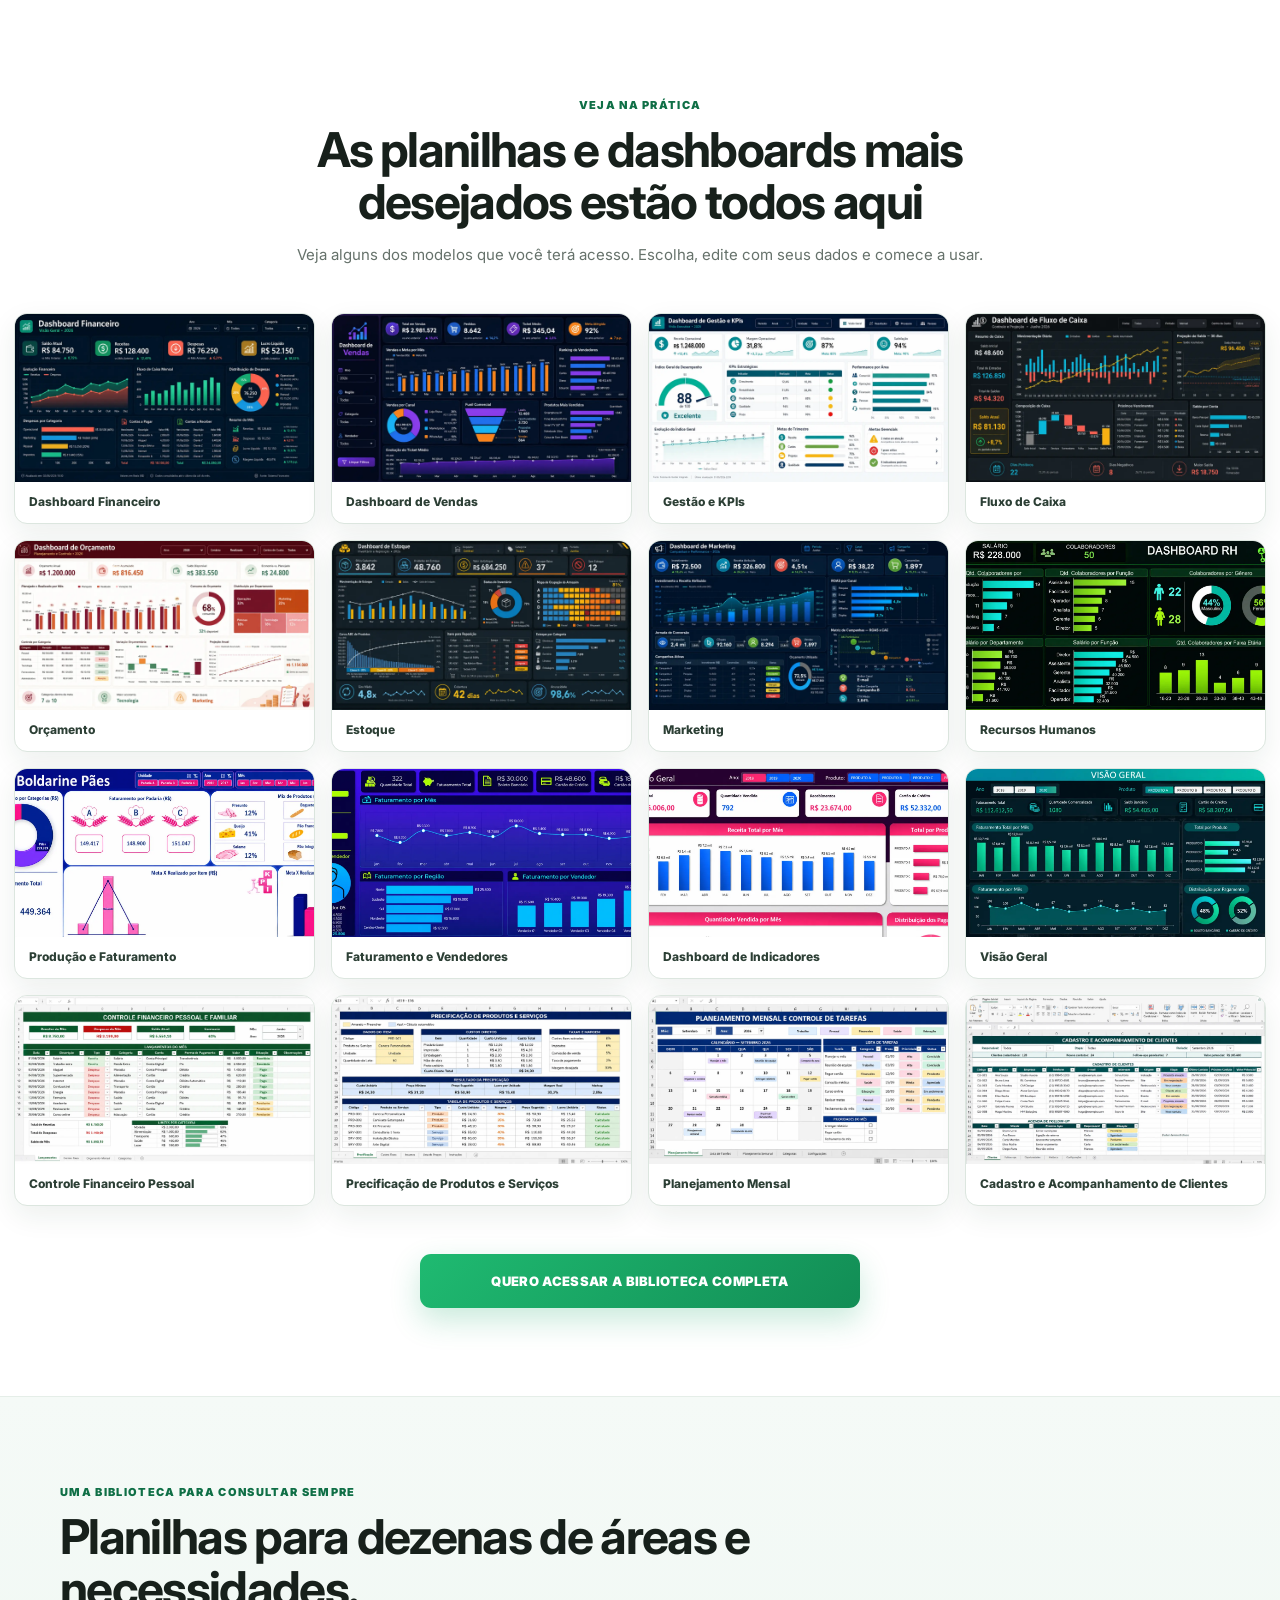
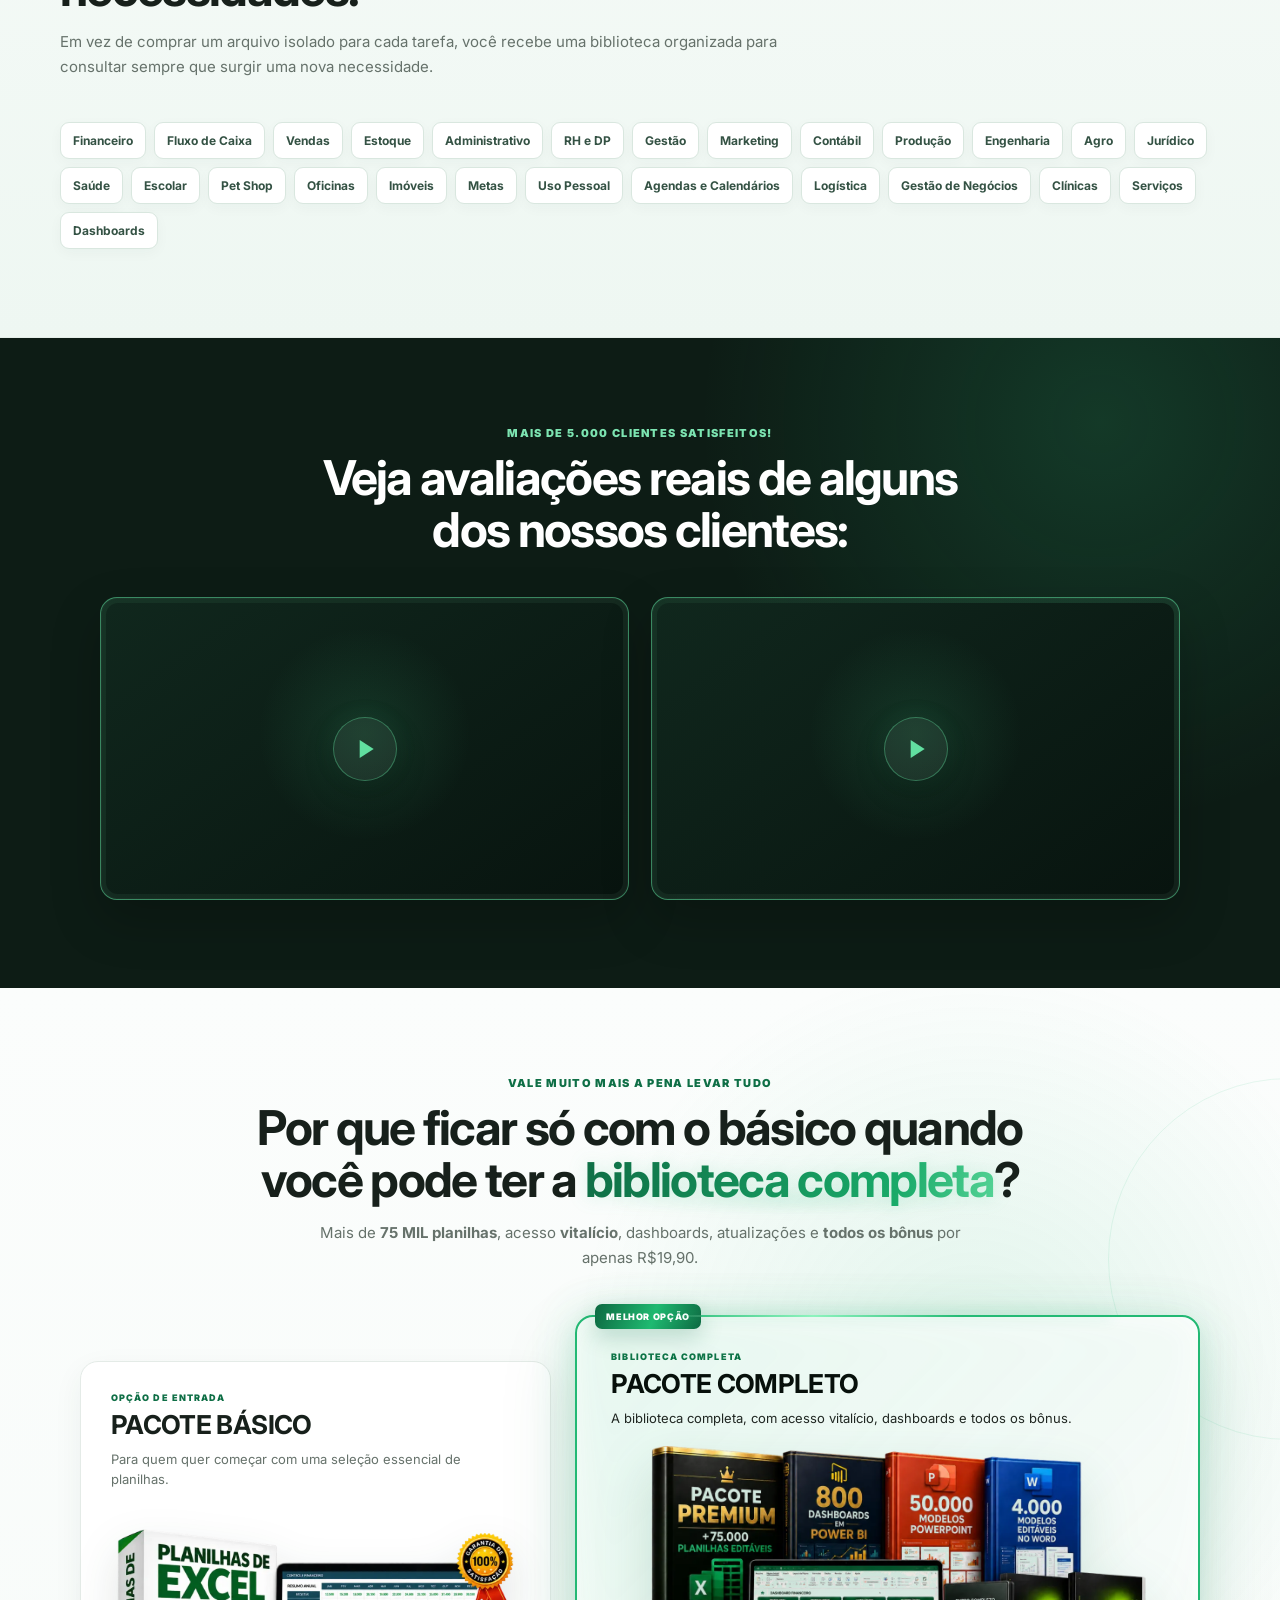
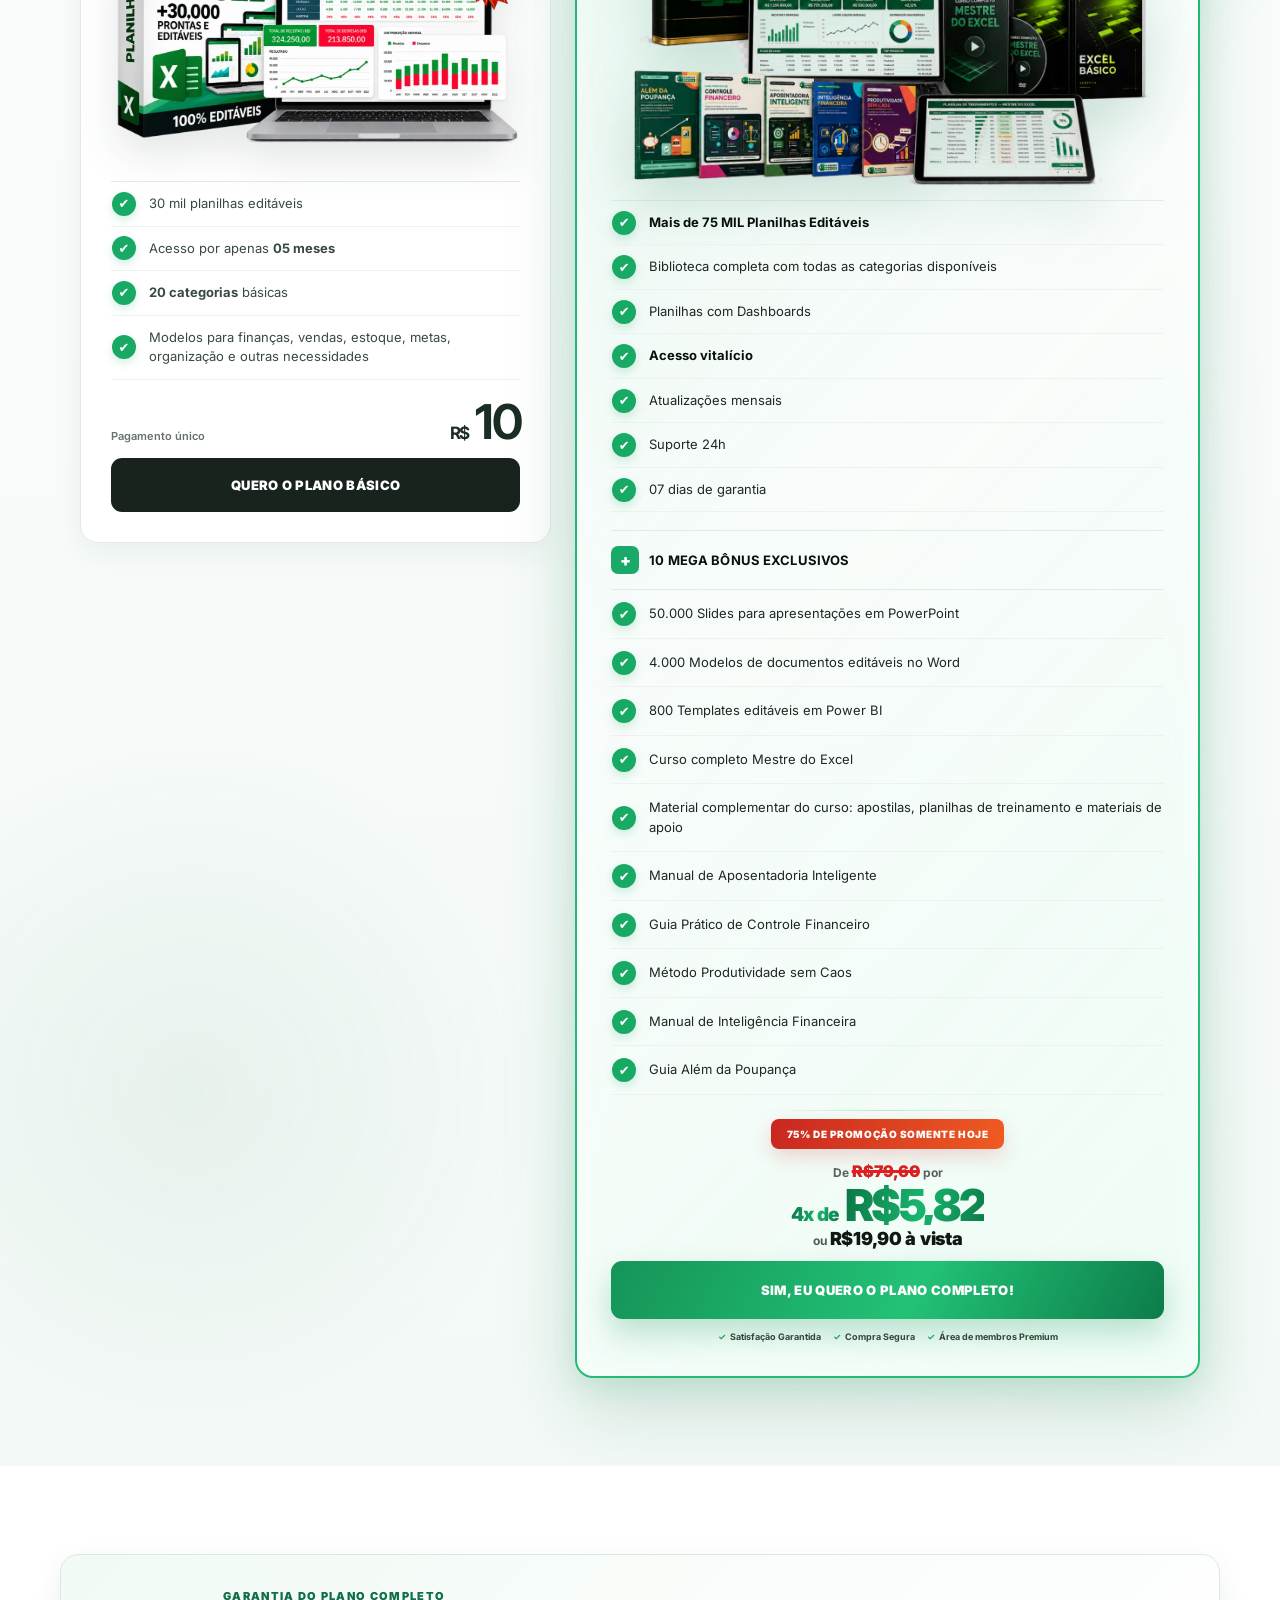
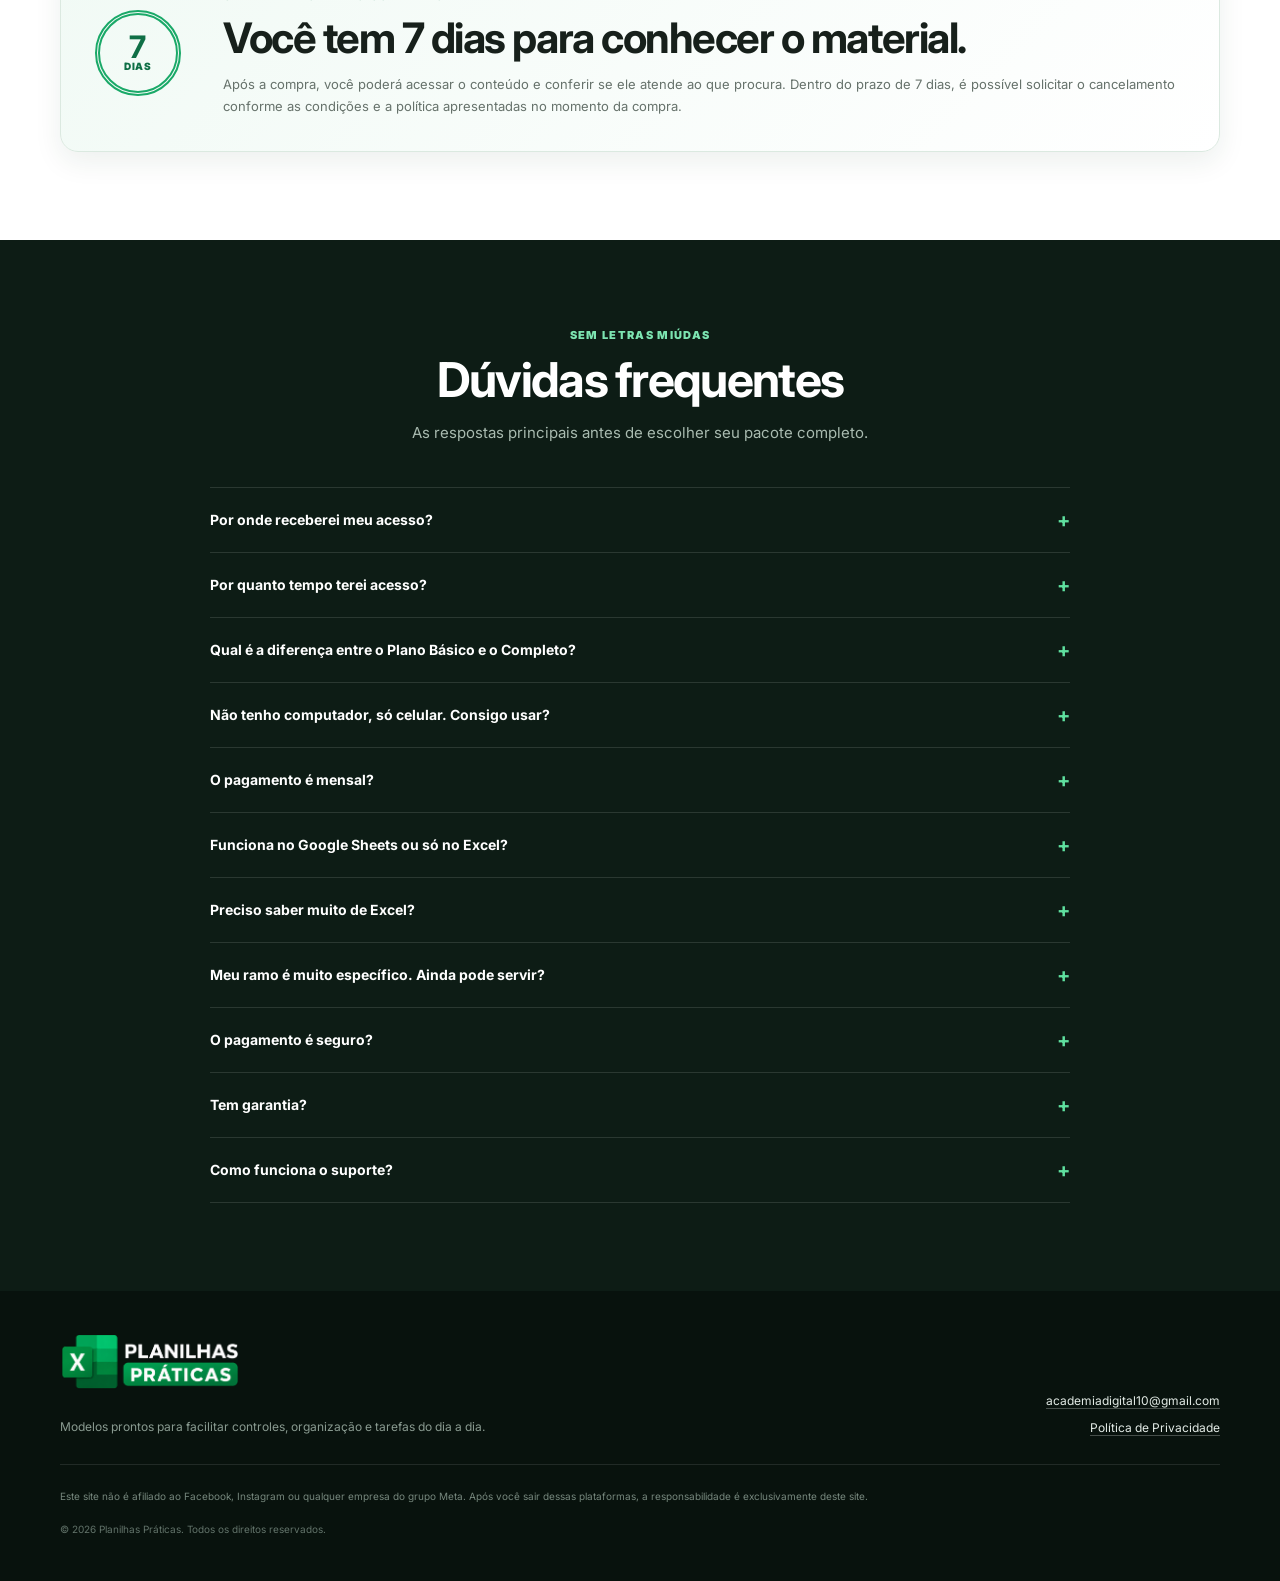
==== commit 6e77ddfa: "Remove informações repetidas e seção de praticidade" ====
--- a/index.html
+++ b/index.html
@@ -34,11 +34,8 @@
           <p class="hero-subtitle">Organize finanças, vendas, estoque, clientes e metas com planilhas e dashboards <b> prontos para editar e usar.</b></p>
           <div class="hero-points" aria-label="Principais benefícios">
             <span>Prontas para editar</span>
-            <span>Organizadas por categoria</span>
-            <span>Suporte 24h</span>
           </div>
           <a class="cta cta-primary" href="#ofertas">QUERO VER OS PACOTES <span aria-hidden="true">→</span></a>
-          <p class="trust-copy">Após a compra, receba o acesso imeadiatamente no E-mail.</p>
         </div>
 
         <div class="hero-visual" aria-label="Prévia do Pacote Completo">
@@ -64,21 +61,6 @@
           <article class="problem-item"><span class="number">03</span><div><h3>Começar do zero toda vez</h3><p>Use estruturas prontas como ponto de partida e adapte cada arquivo para a sua realidade.</p></div></article>
         </div>
         <div class="section-cta"><a class="text-cta" href="#ofertas">QUERO FACILITAR MINHA ROTINA <span aria-hidden="true">→</span></a></div>
-      </div>
-    </section>
-    <section class="section benefits" aria-labelledby="benefits-title">
-      <div class="container">
-        <div class="section-heading center">
-          <p class="eyebrow">PRATICIDADE NO DIA A DIA</p>
-          <h2 id="benefits-title">Tudo o que você precisa para organizar melhor. Em um só lugar.</h2>
-          <p>Modelos prontos para acelerar tarefas do dia a dia sem transformar o Excel em um projeto complicado.</p>
-        </div>
-        <div class="benefit-grid">
-          <article class="benefit-card"><div class="benefit-icon" aria-hidden="true">↗</div><h3>Ganhe tempo</h3><p>Abra um modelo pronto e comece a adaptar. Você evita reconstruir estruturas básicas sempre que precisar de um novo controle.</p></article>
-          <article class="benefit-card"><div class="benefit-icon" aria-hidden="true">✎</div><h3>Edite do seu jeito</h3><p>Altere textos, valores, categorias, cores e informações conforme a necessidade de cada arquivo.</p></article>
-          <article class="benefit-card"><div class="benefit-icon" aria-hidden="true">▦</div><h3>Organize diferentes áreas</h3><p>Encontre modelos para finanças, vendas, estoque, administrativo, RH, metas, rotina pessoal e muito mais.</p></article>
-          <article class="benefit-card"><div class="benefit-icon" aria-hidden="true">✓</div><h3>Use como ponto de partida</h3><p>Mesmo com conhecimentos básicos de Excel, você sai da página em branco e chega mais rápido a um controle funcional.</p></article>
-        </div>
       </div>
     </section>
 
@@ -182,7 +164,6 @@
             </div>
             <div class="price-row price-row-complete"><div><span>Pagamento único</span><strong><small>R$</small> 19,90</strong></div></div>
             <a class="cta cta-primary checkout-cta" href="#" data-checkout="completo">SIM, QUERO O PACOTE COMPLETO</a>
-            <p class="access-note">Acesso enviado por e-mail após a confirmação do pagamento.</p>
             <div class="security-line"><span>Satisfação Garantida</span><span>Compra Segura</span><span>Área de membros Premium</span></div>
           </article>
         </div>
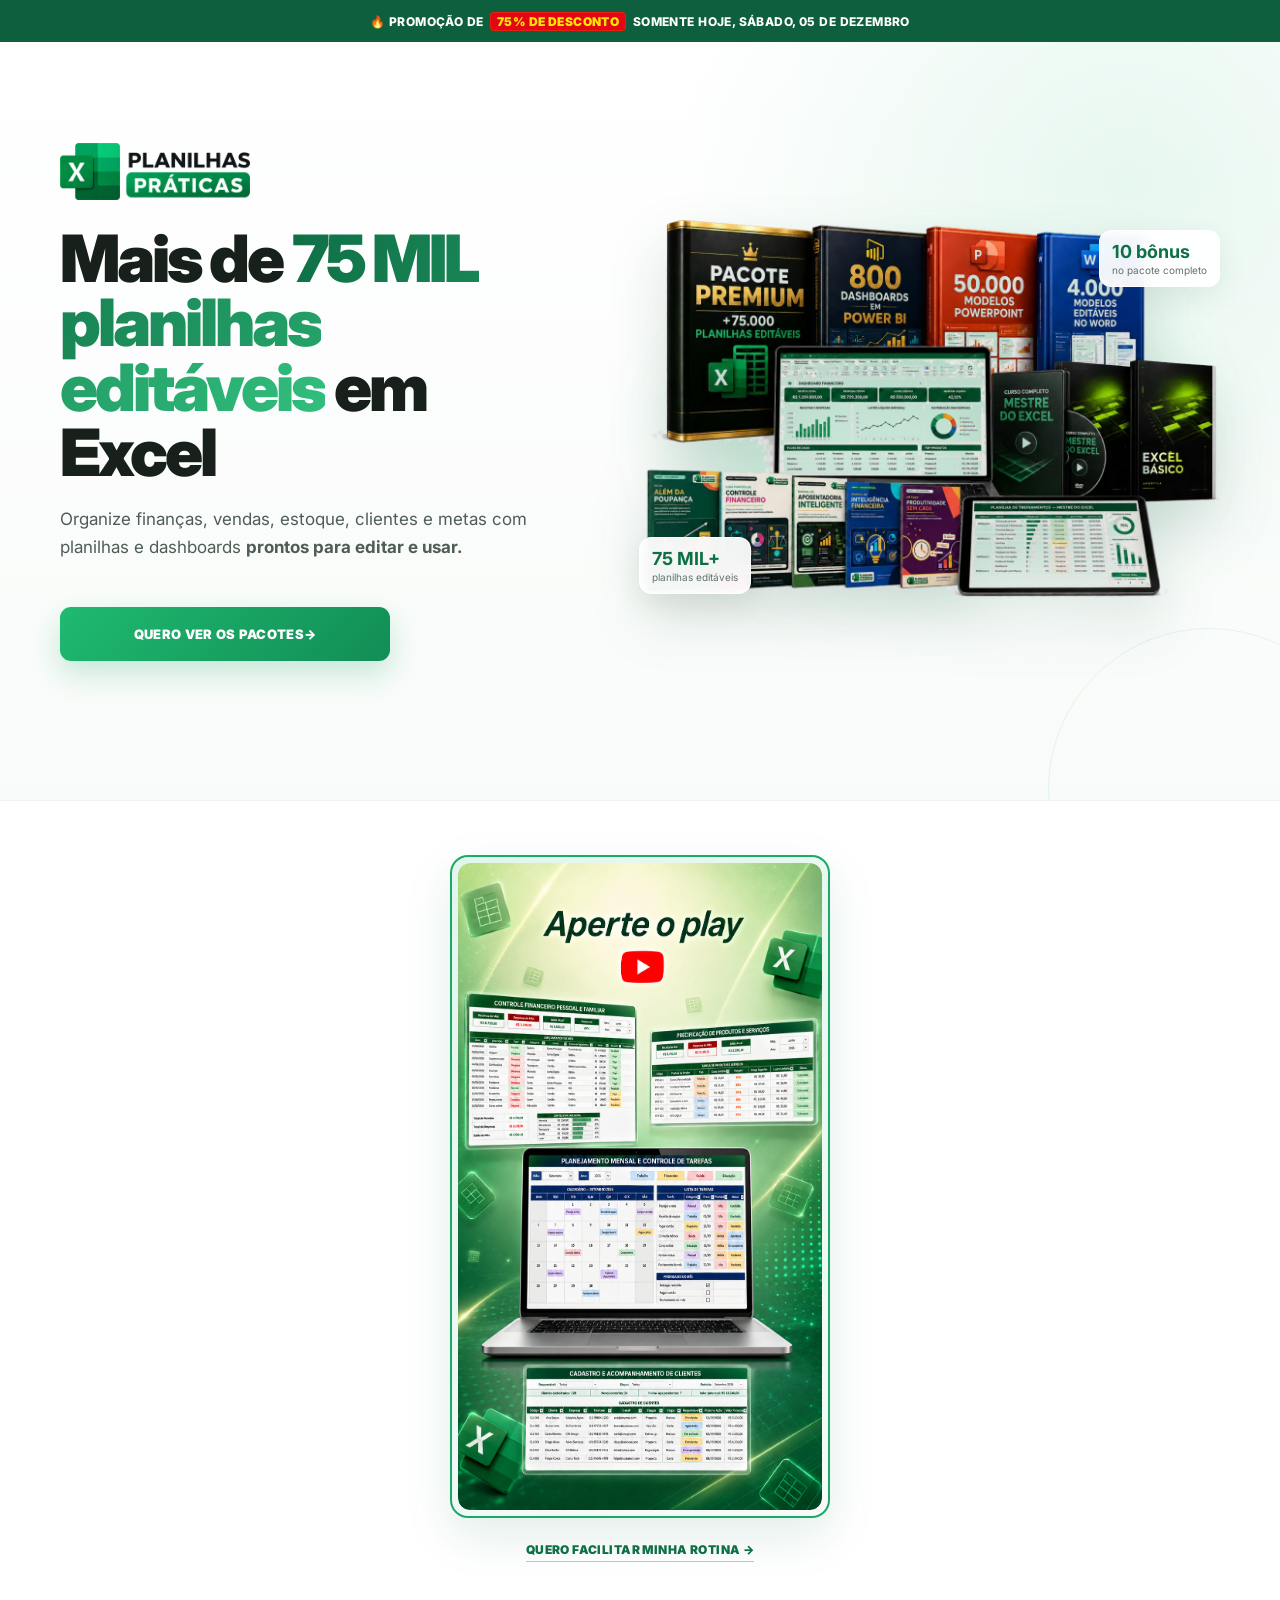
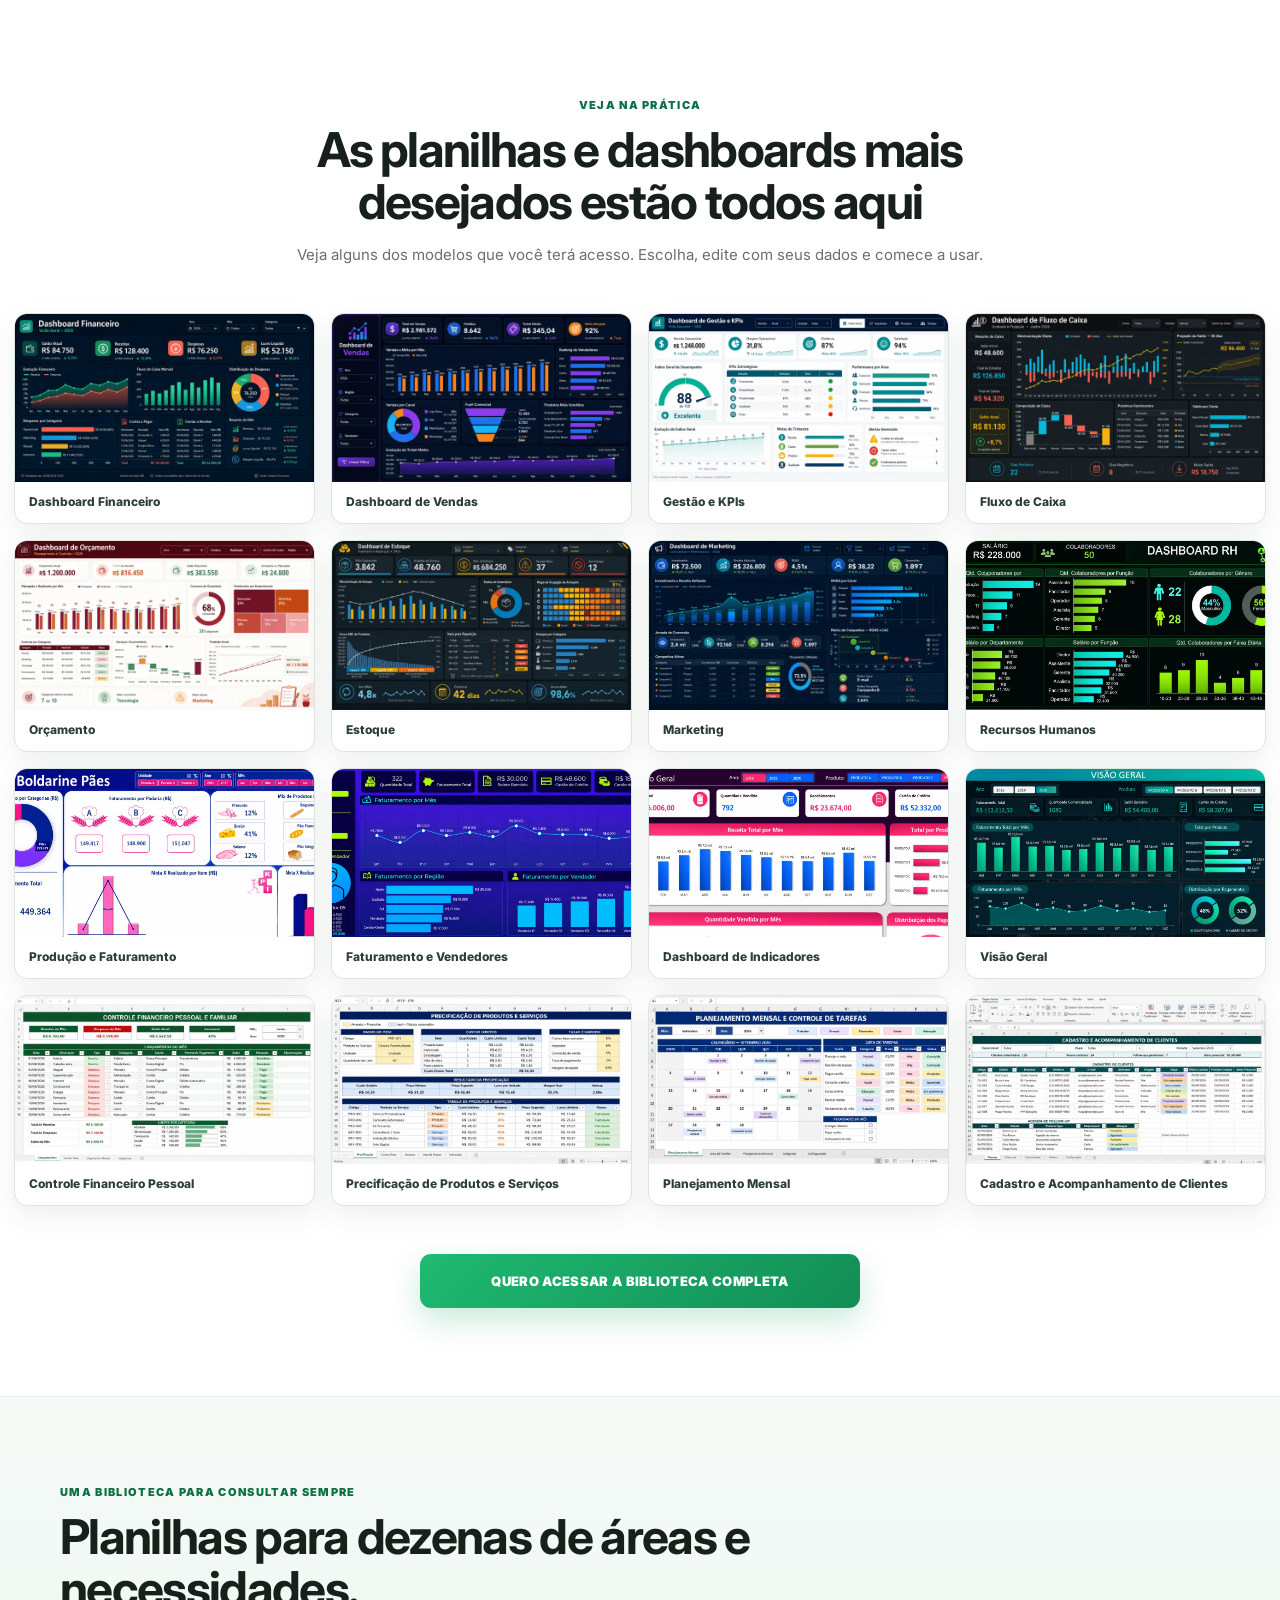
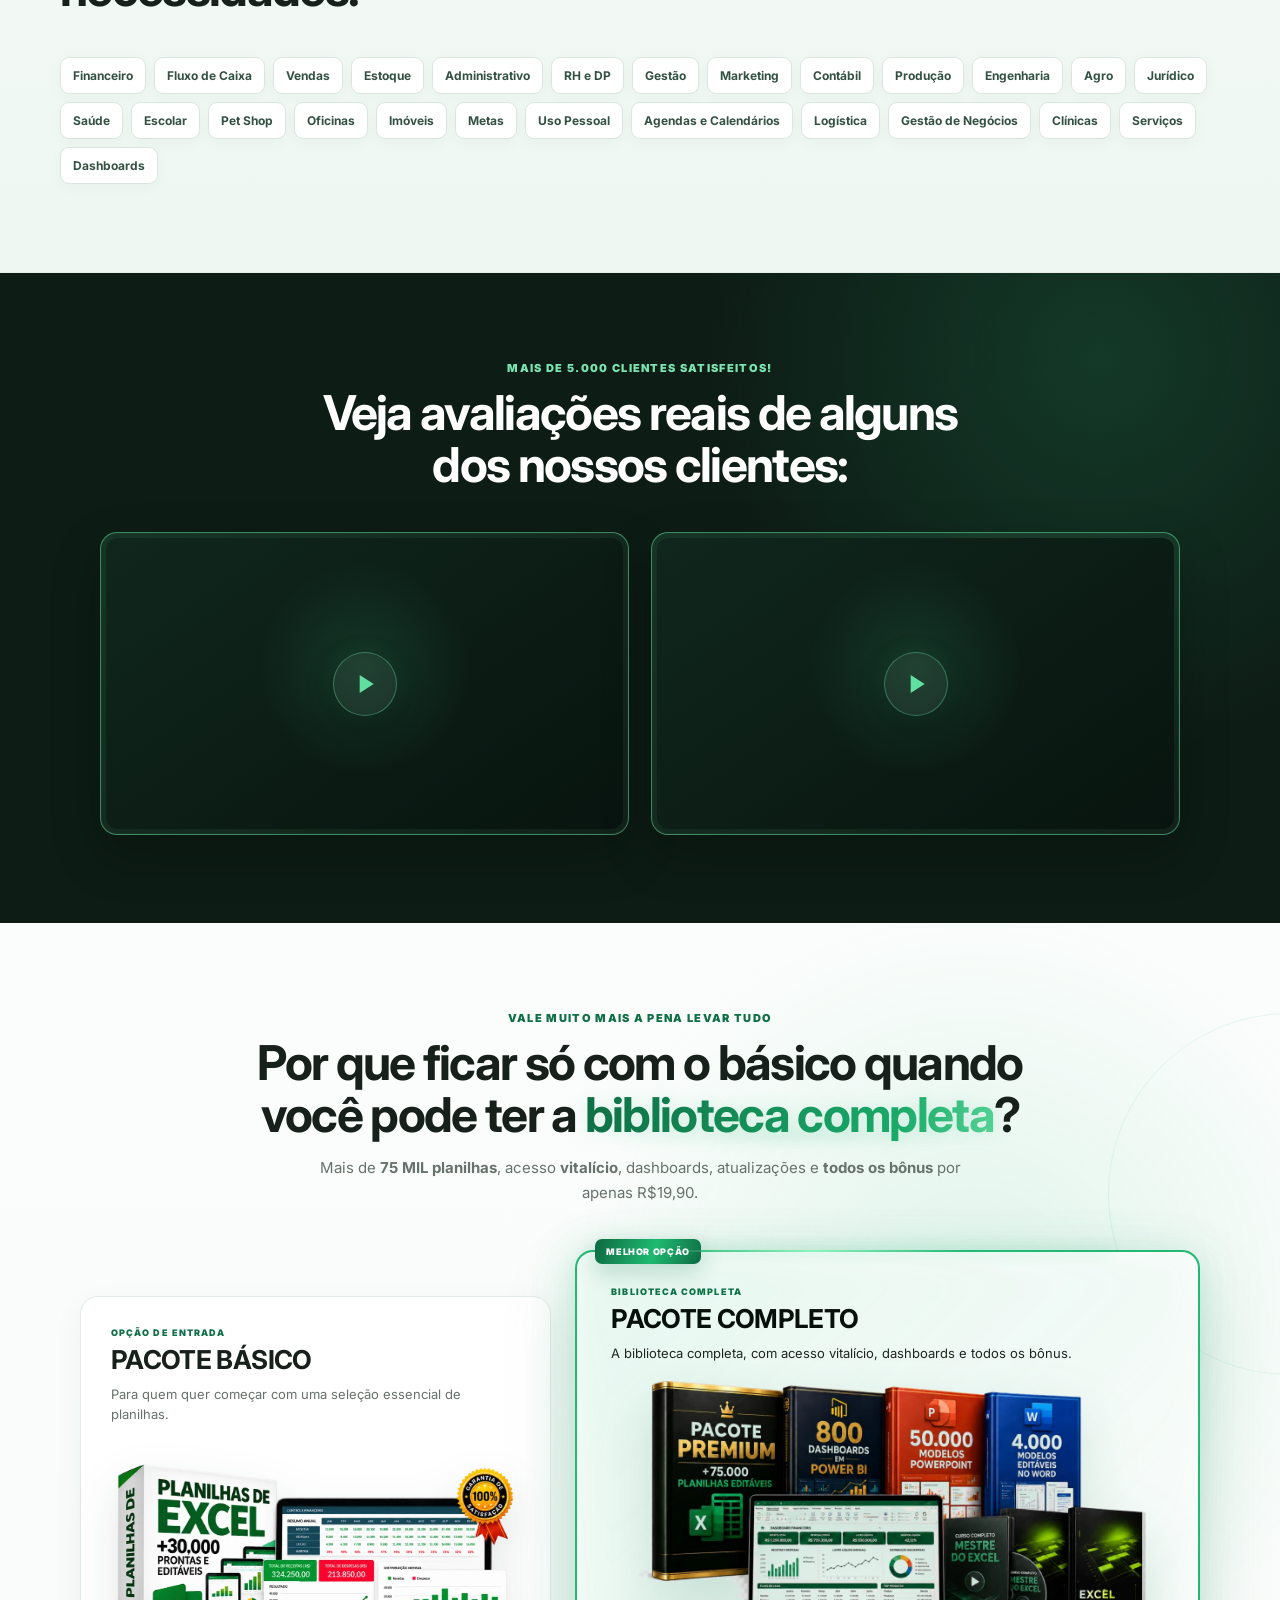
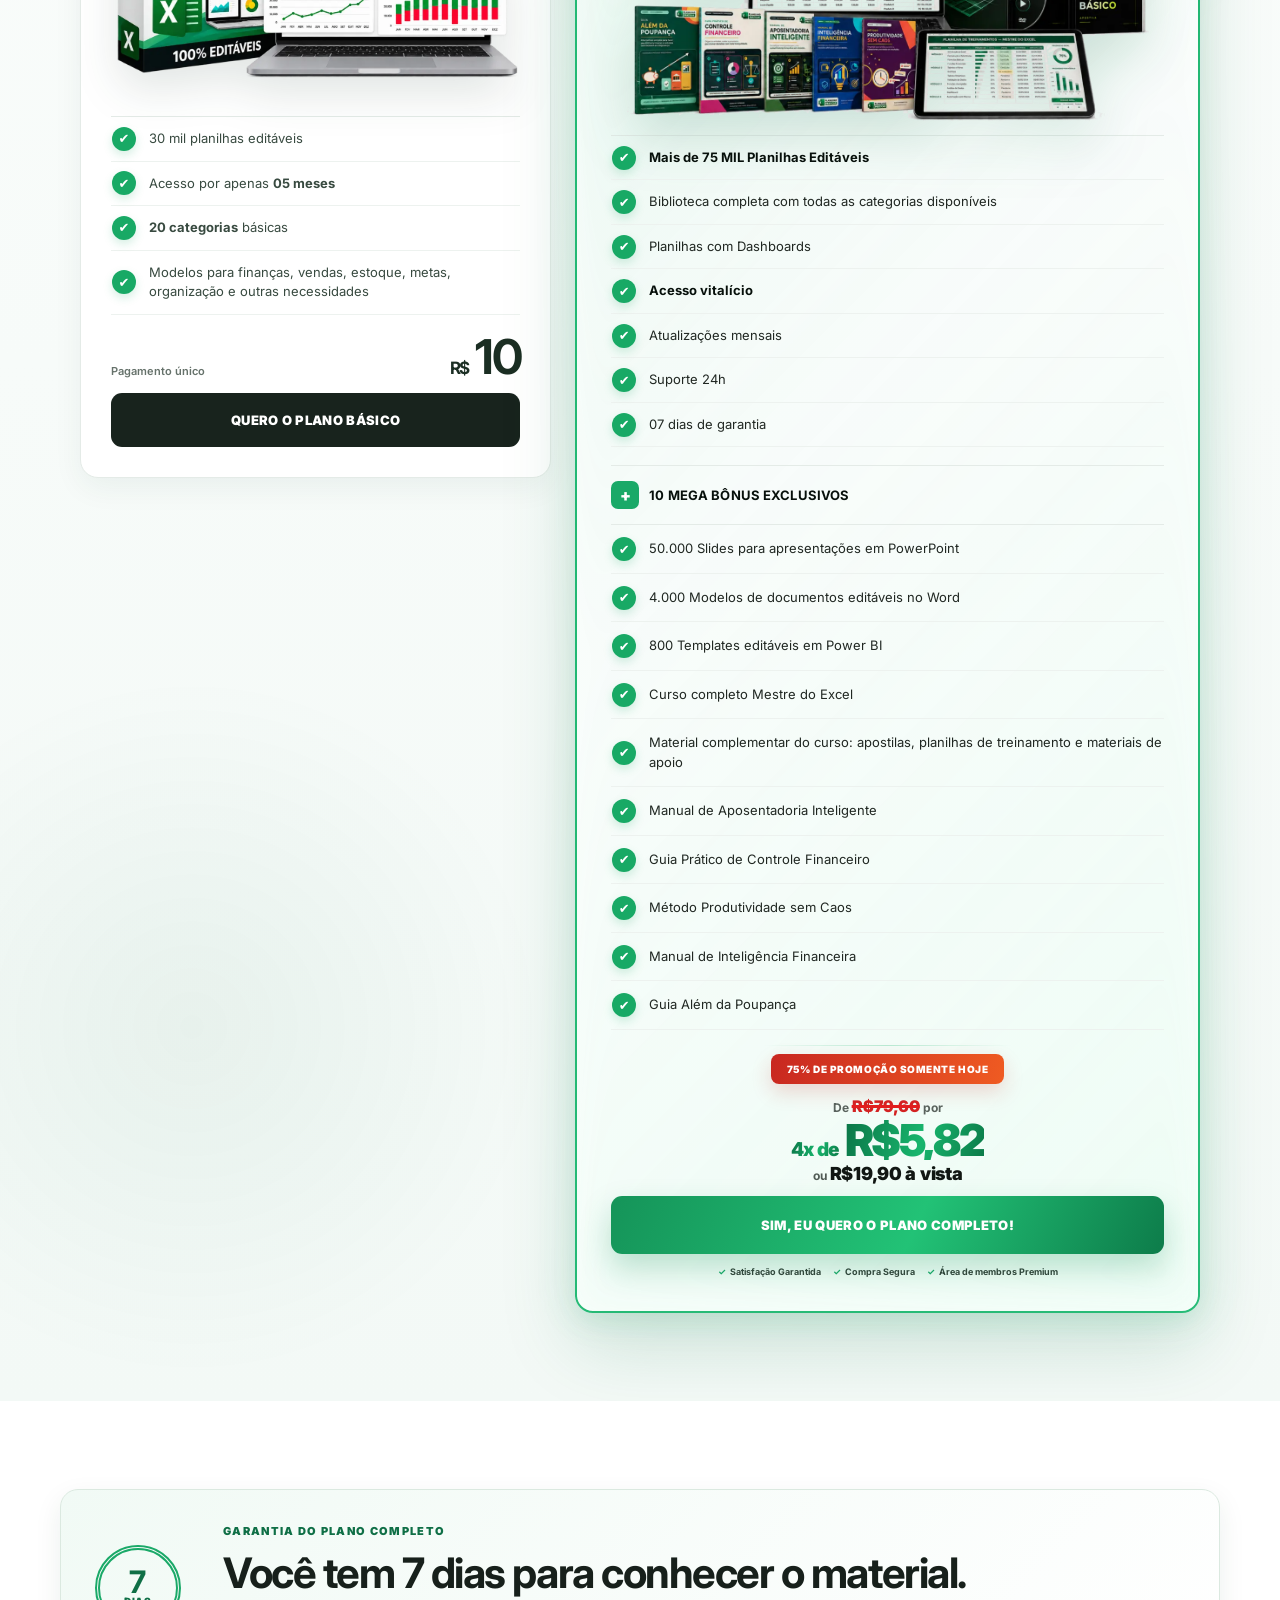
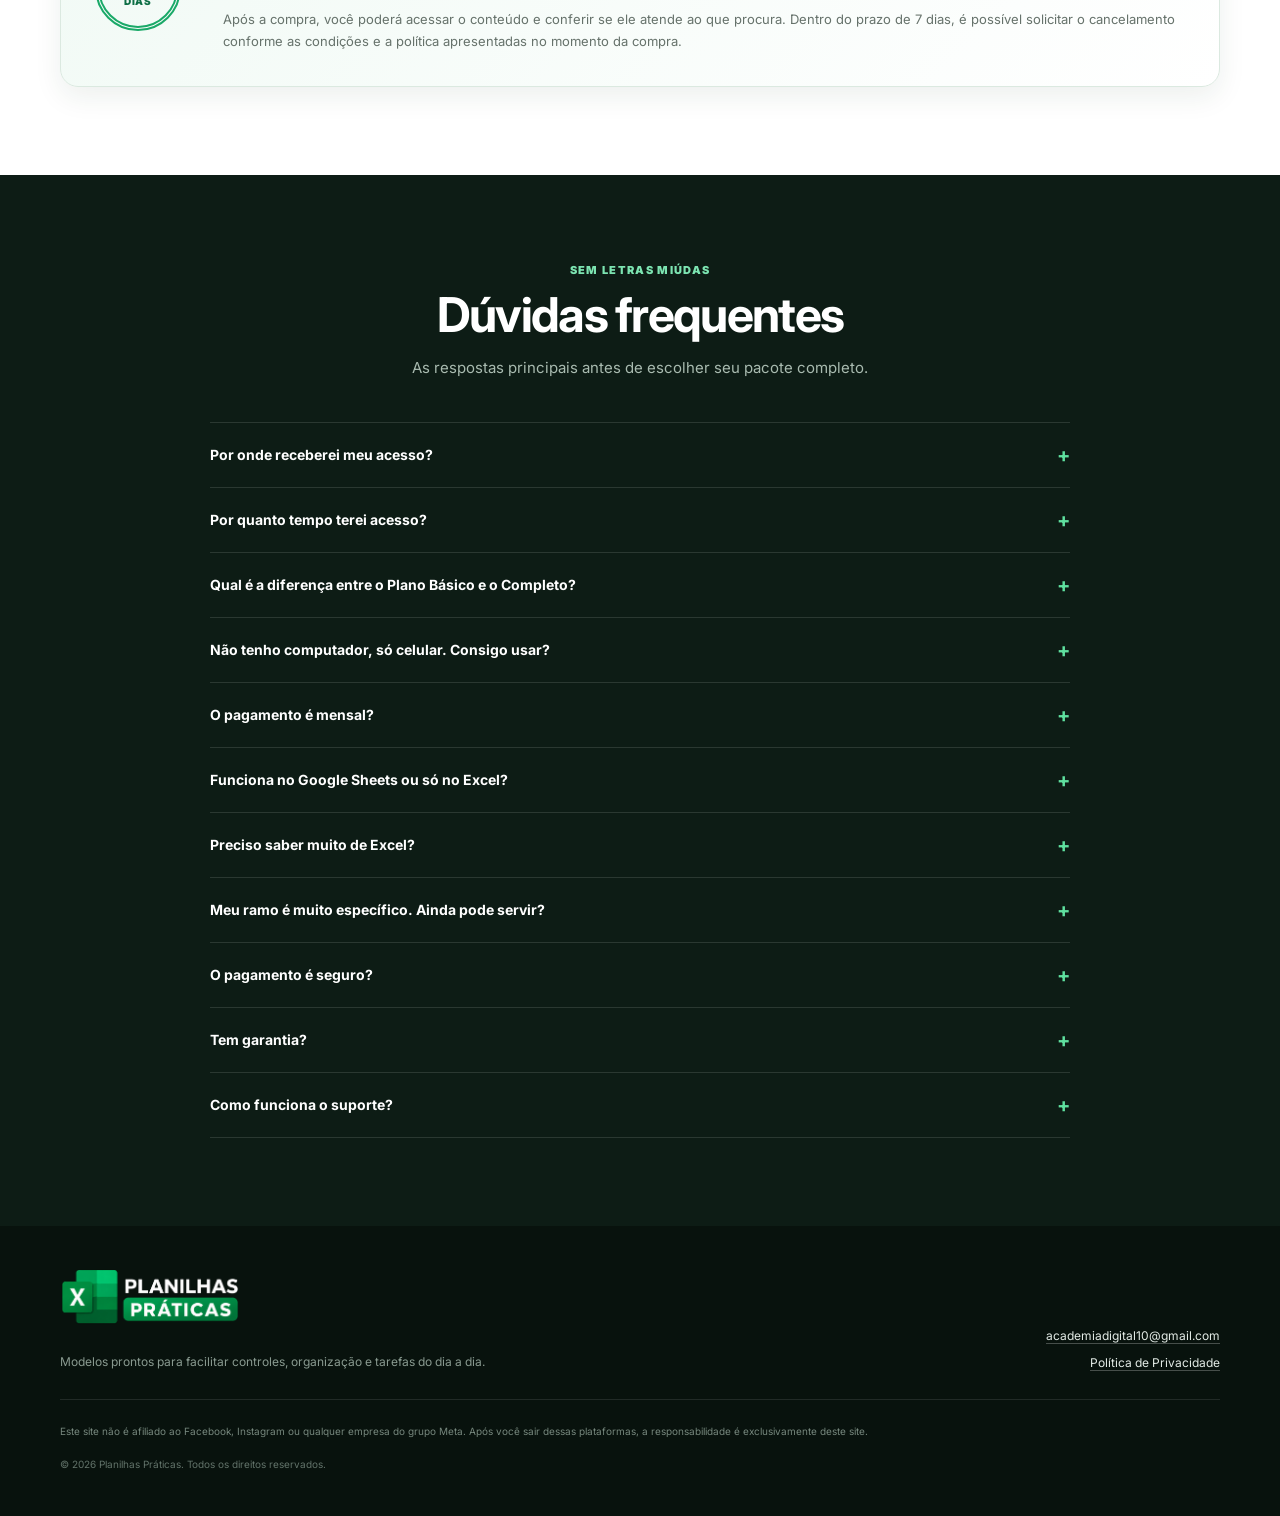
==== commit 008287cd: "Remove texto redundante da seção de categorias" ====
--- a/index.html
+++ b/index.html
@@ -101,7 +101,6 @@
         <div class="section-heading">
           <p class="eyebrow">UMA BIBLIOTECA PARA CONSULTAR SEMPRE</p>
           <h2 id="categories-title">Planilhas para dezenas de áreas e necessidades.</h2>
-          <p>Em vez de comprar um arquivo isolado para cada tarefa, você recebe uma biblioteca organizada para consultar sempre que surgir uma nova necessidade.</p>
         </div>
         <div class="category-cloud">
           <span>Financeiro</span><span>Fluxo de Caixa</span><span>Vendas</span><span>Estoque</span><span>Administrativo</span><span>RH e DP</span><span>Gestão</span><span>Marketing</span><span>Contábil</span><span>Produção</span><span>Engenharia</span><span>Agro</span><span>Jurídico</span><span>Saúde</span><span>Escolar</span><span>Pet Shop</span><span>Oficinas</span><span>Imóveis</span><span>Metas</span><span>Uso Pessoal</span><span>Agendas e Calendários</span><span>Logística</span><span>Gestão de Negócios</span><span>Clínicas</span><span>Serviços</span><span>Dashboards</span>
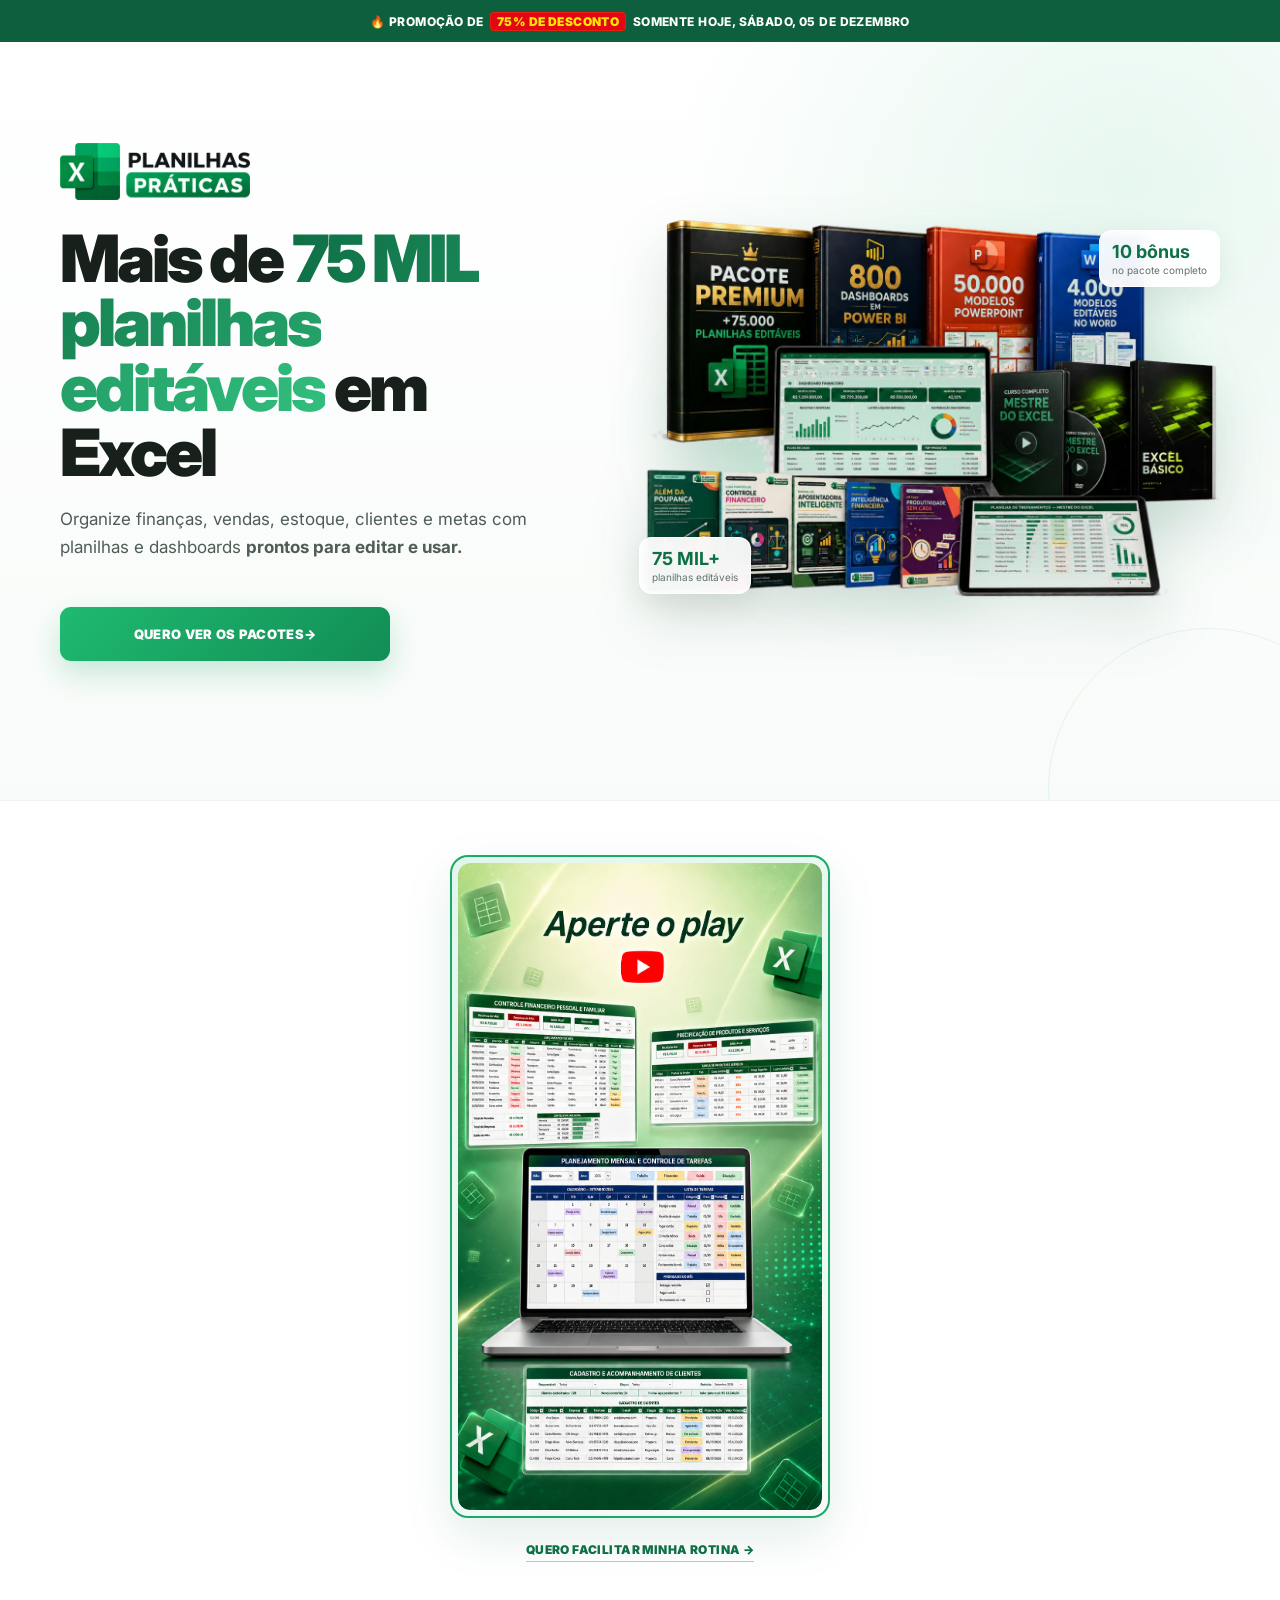
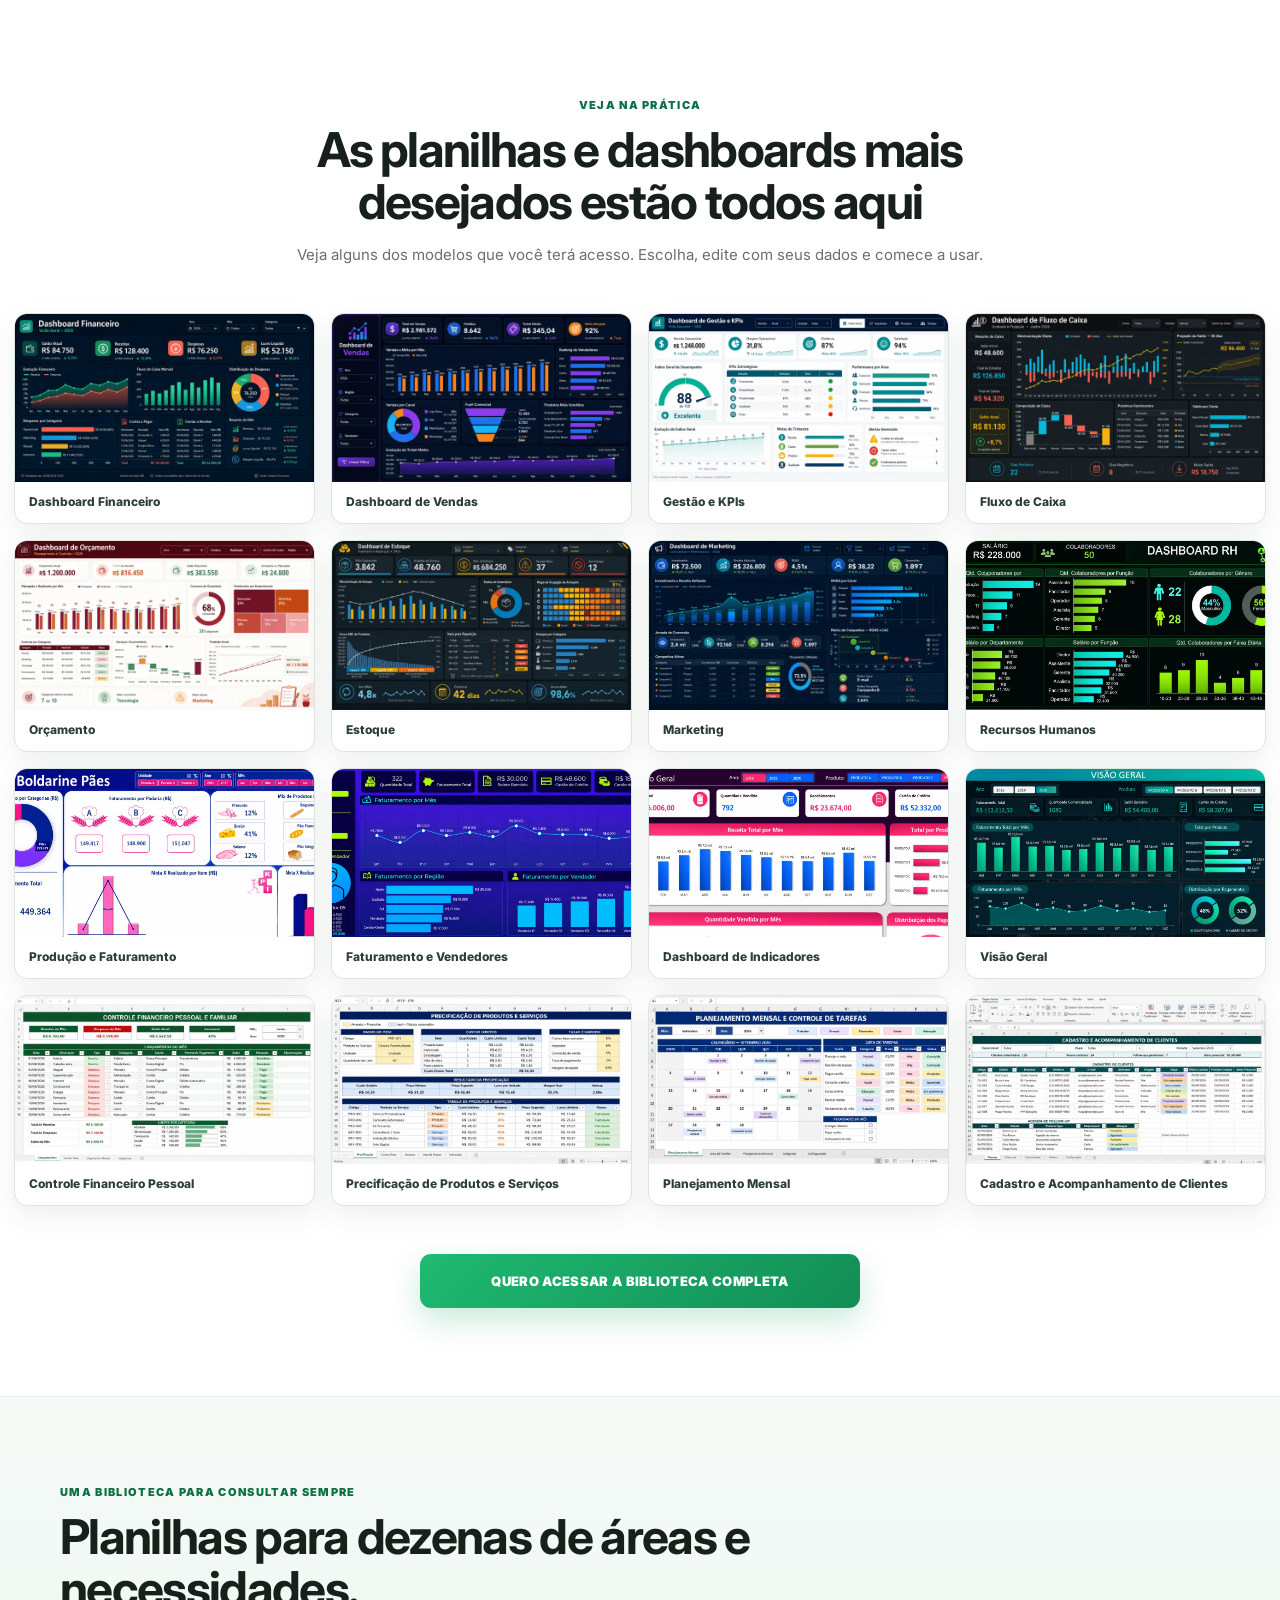
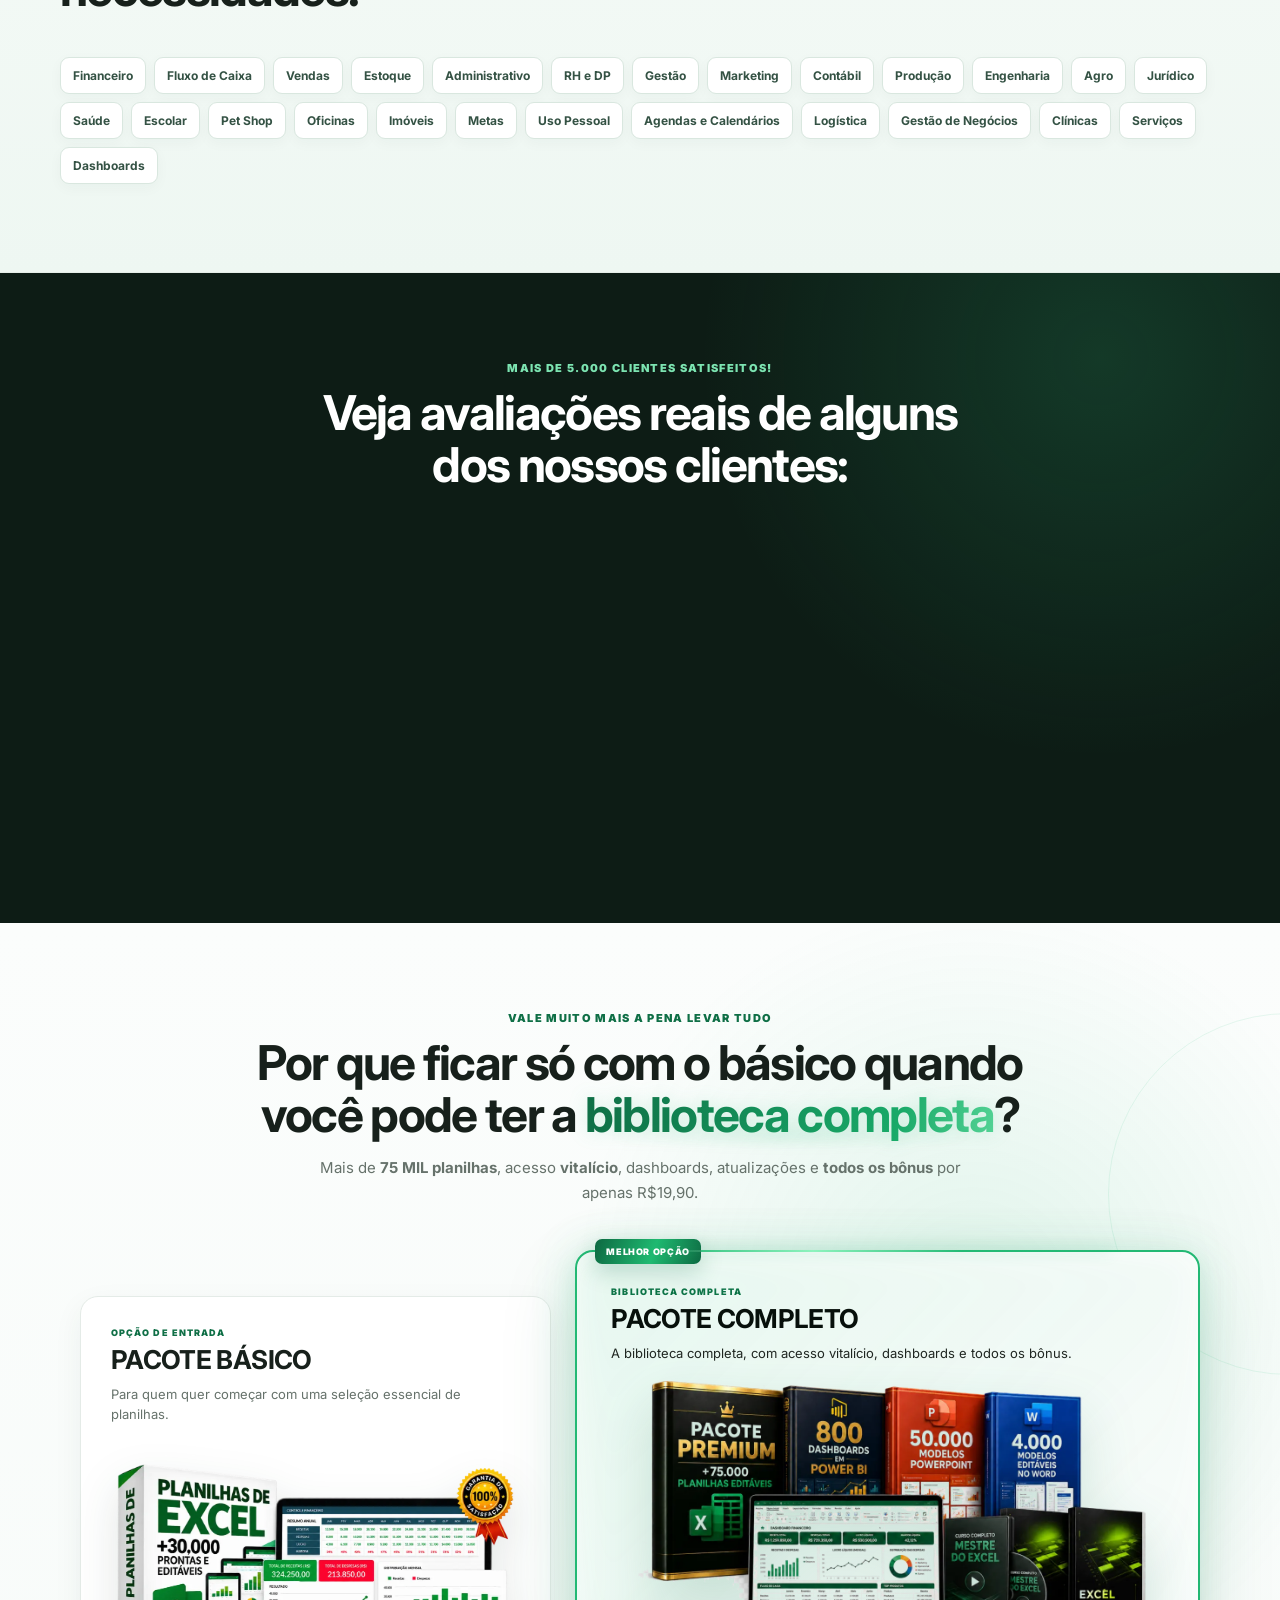
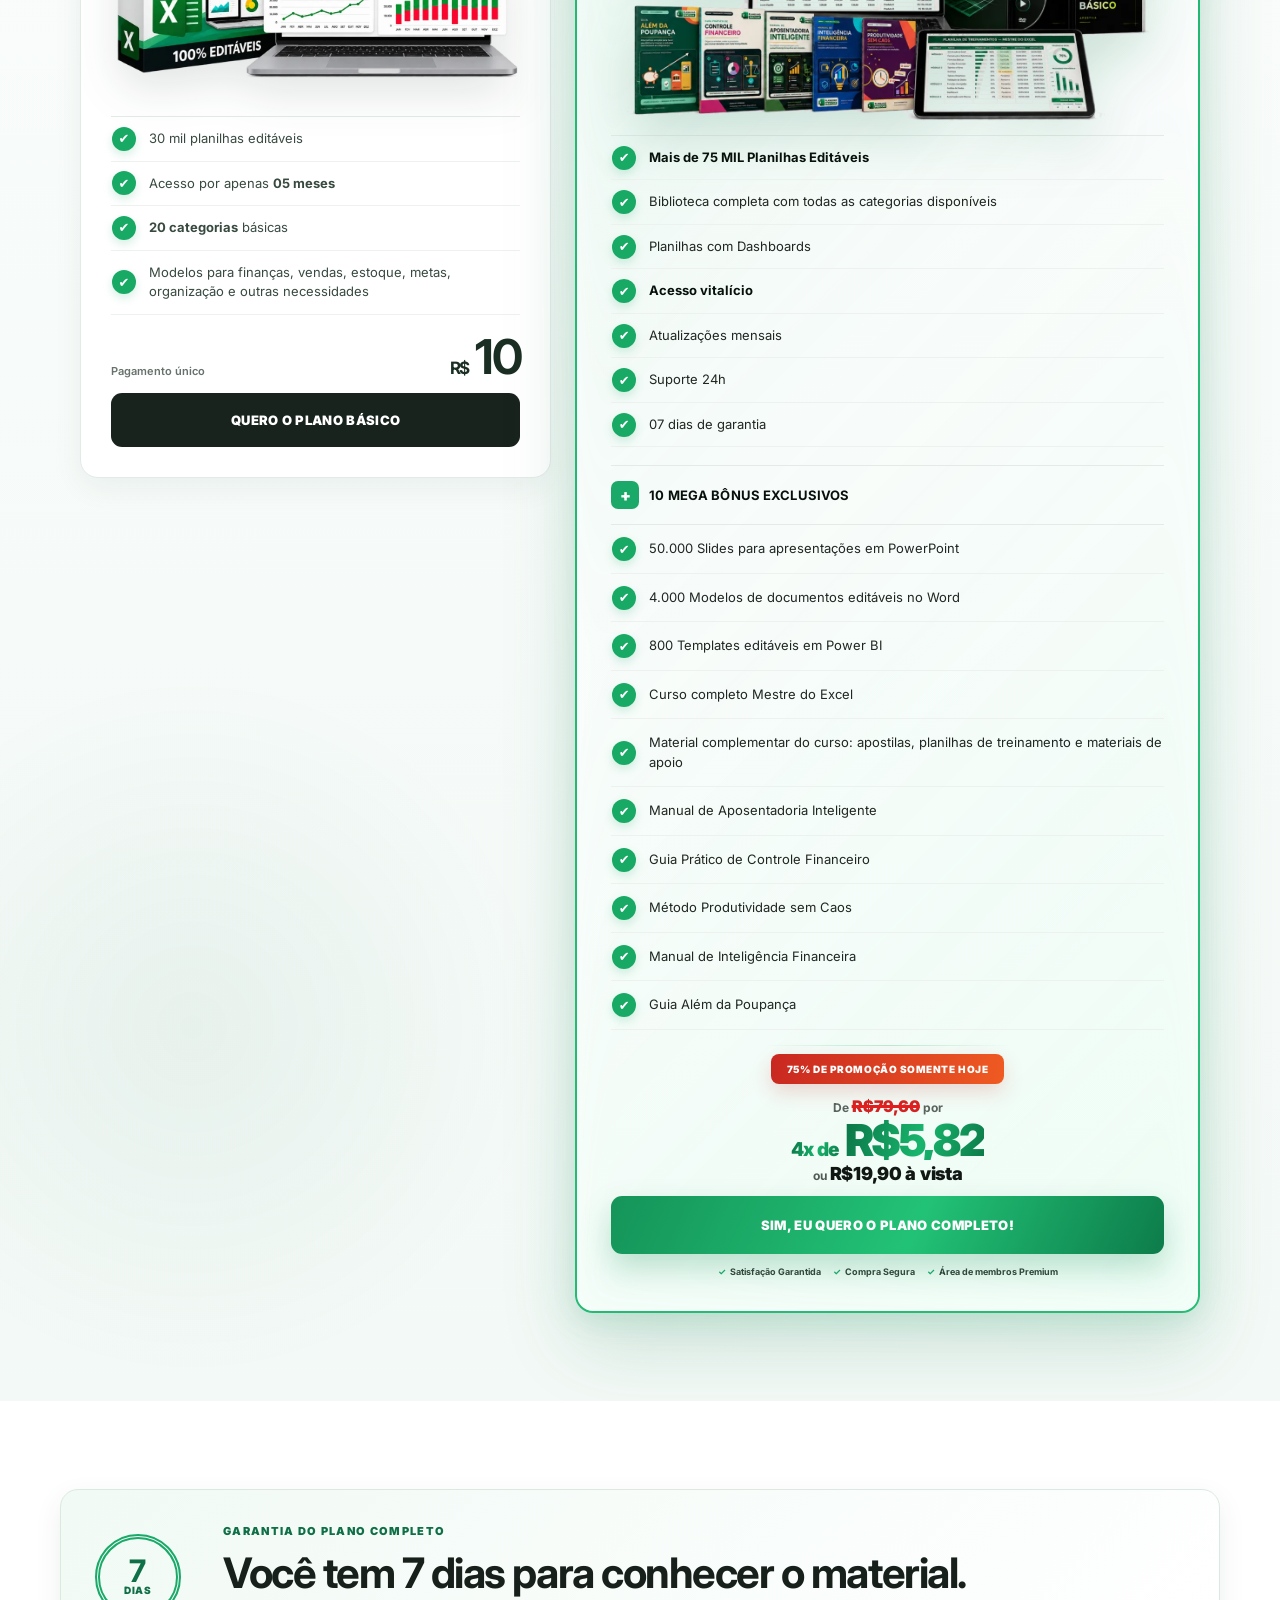
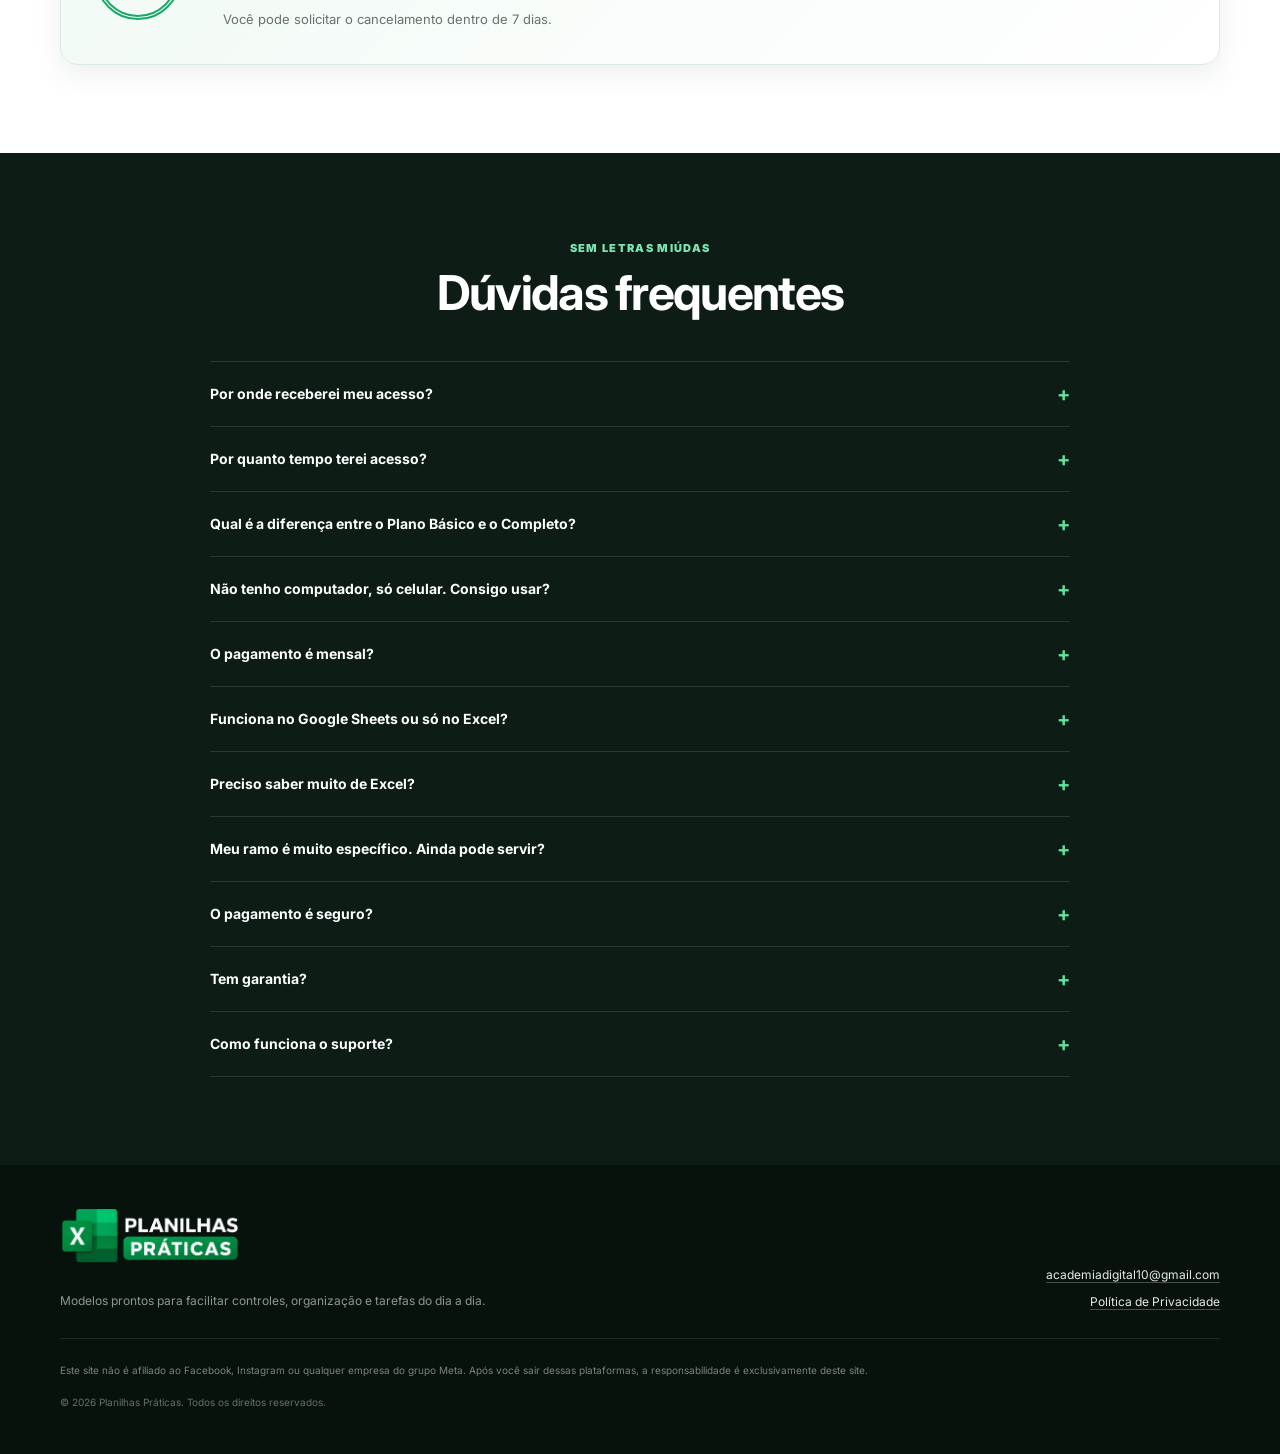
==== commit fb07cd62: "Enxuga texto da garantia e remove subtítulo do FAQ" ====
--- a/index.html
+++ b/index.html
@@ -172,13 +172,13 @@
     <section class="section guarantee" aria-labelledby="guarantee-title">
       <div class="container guarantee-card">
         <div class="guarantee-seal" aria-hidden="true"><strong>7</strong><span>DIAS</span></div>
-        <div><p class="eyebrow">GARANTIA DO PLANO COMPLETO</p><h2 id="guarantee-title">Você tem 7 dias para conhecer o material.</h2><p>Após a compra, você poderá acessar o conteúdo e conferir se ele atende ao que procura. Dentro do prazo de 7 dias, é possível solicitar o cancelamento conforme as condições e a política apresentadas no momento da compra.</p></div>
+        <div><p class="eyebrow">GARANTIA DO PLANO COMPLETO</p><h2 id="guarantee-title">Você tem 7 dias para conhecer o material.</h2><p>Você pode solicitar o cancelamento dentro de 7 dias.</p></div>
       </div>
     </section>
 
     <section class="section faq" aria-labelledby="faq-title">
       <div class="container container-narrow">
-        <div class="section-heading center"><p class="eyebrow eyebrow-light">SEM LETRAS MIÚDAS</p><h2 id="faq-title">Dúvidas frequentes</h2><p>As respostas principais antes de escolher seu pacote completo.</p></div>
+        <div class="section-heading center"><p class="eyebrow eyebrow-light">SEM LETRAS MIÚDAS</p><h2 id="faq-title">Dúvidas frequentes</h2></div>
         <div class="faq-list">
           <details><summary>Por onde receberei meu acesso?<span>+</span></summary><p>As instruções de acesso serão enviadas para o e-mail informado na compra após a confirmação do pagamento. Por isso, confira se o endereço foi digitado corretamente.</p></details>
           <details><summary>Por quanto tempo terei acesso?<span>+</span></summary><p>O Plano Básico possui acesso por 05 meses. O Plano Completo possui acesso vitalício ao conteúdo correspondente ao plano adquirido.</p></details>
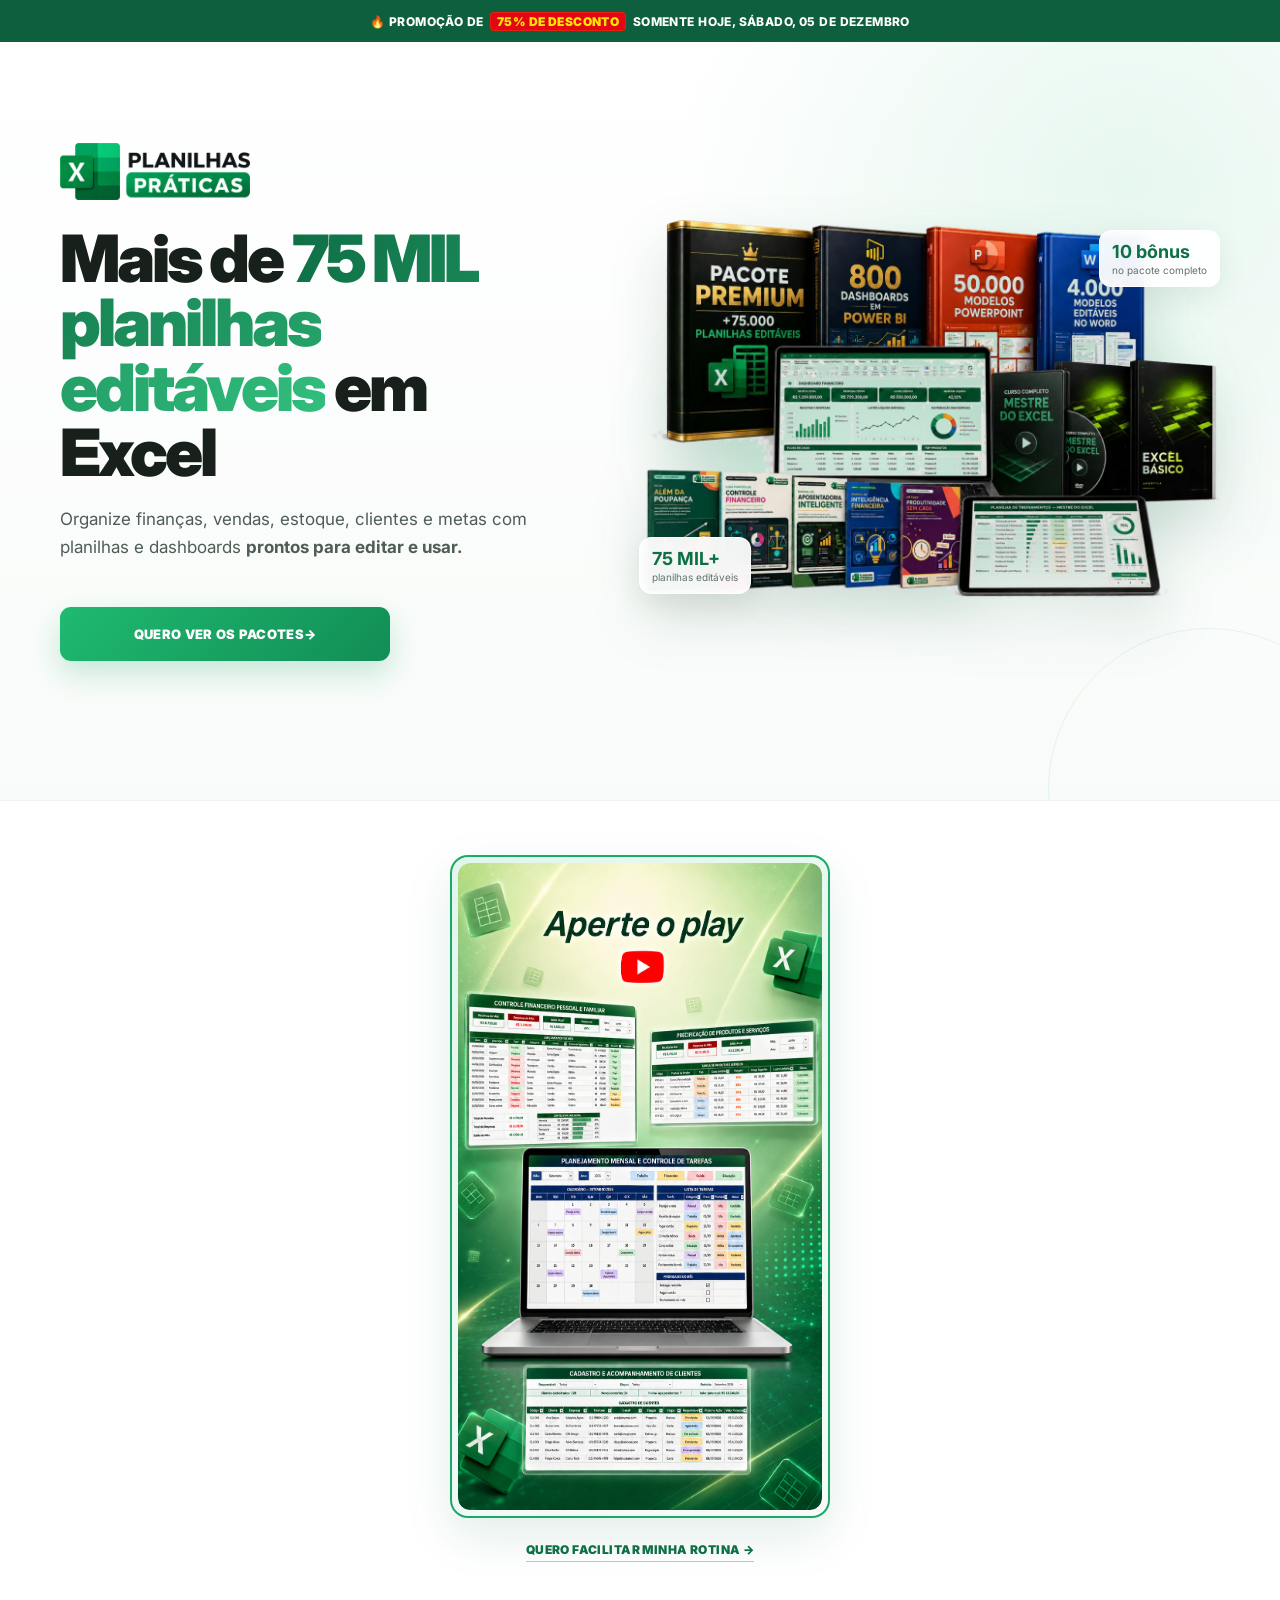
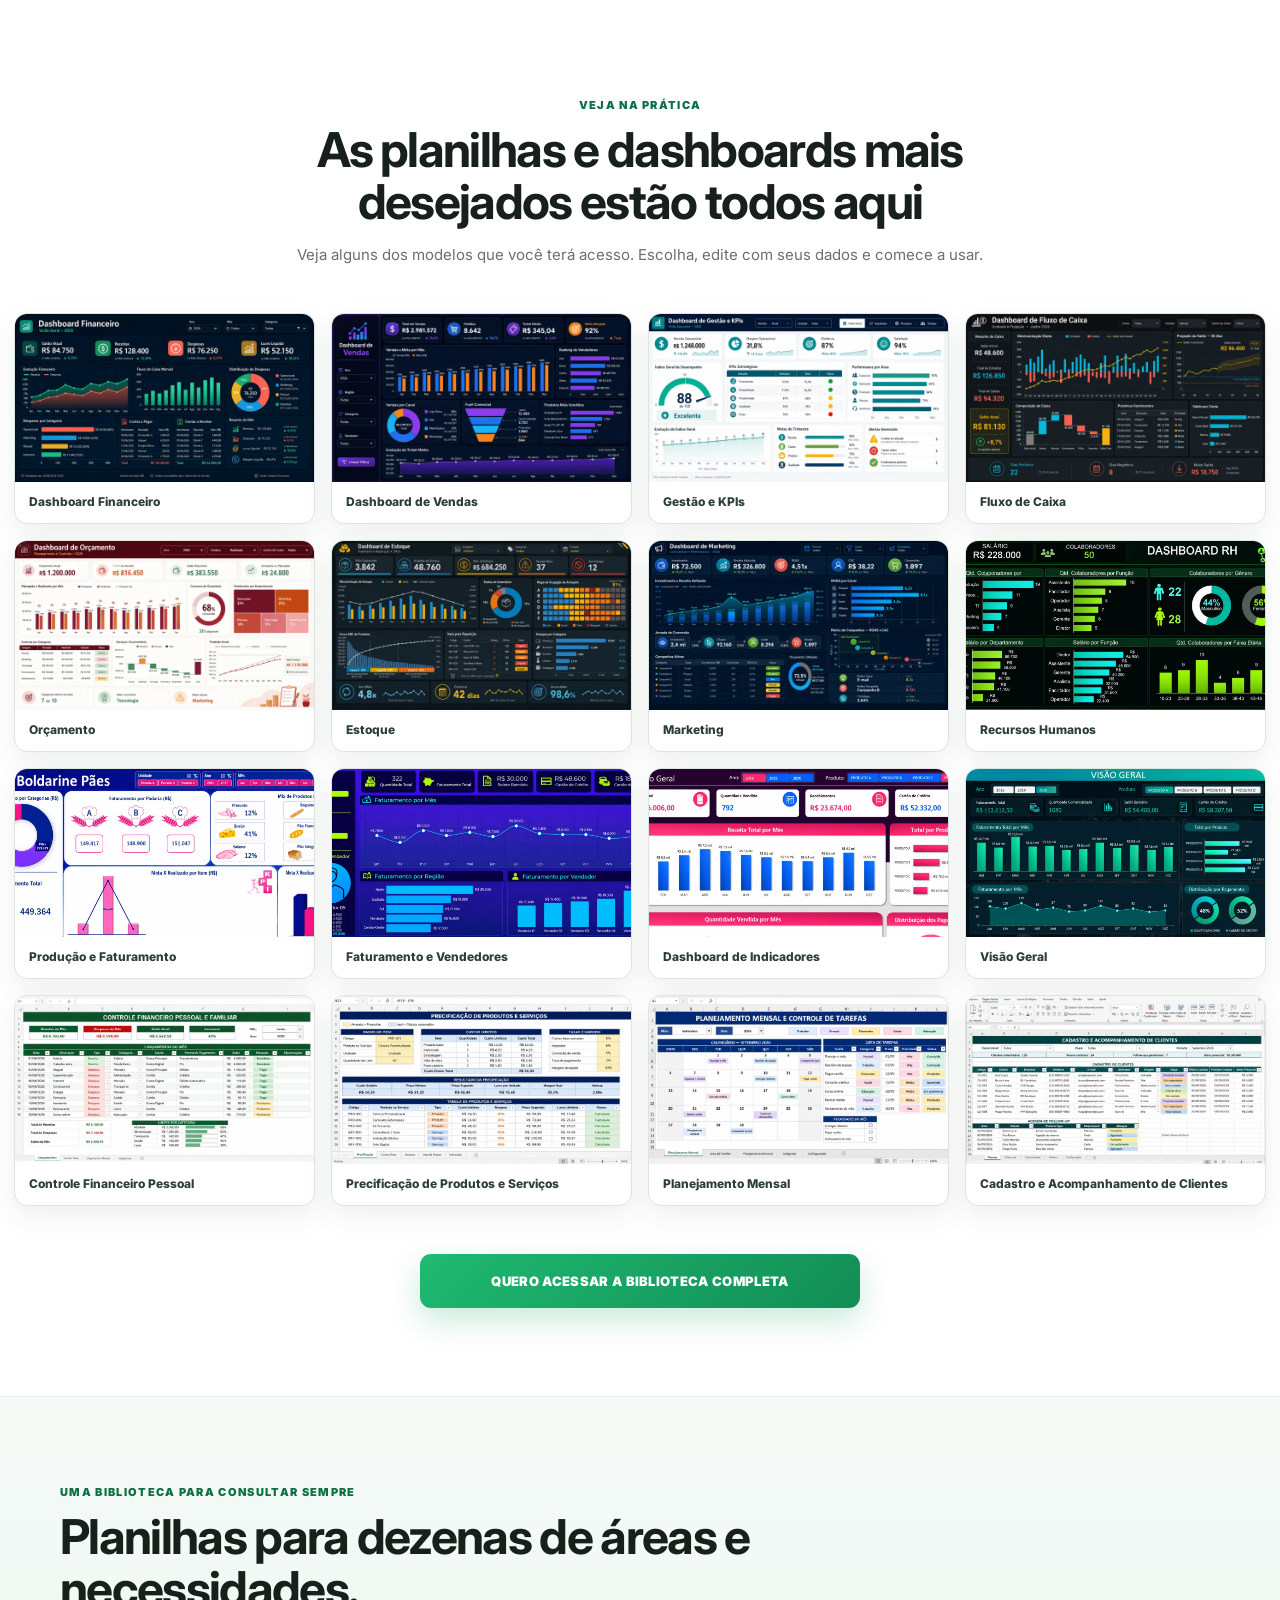
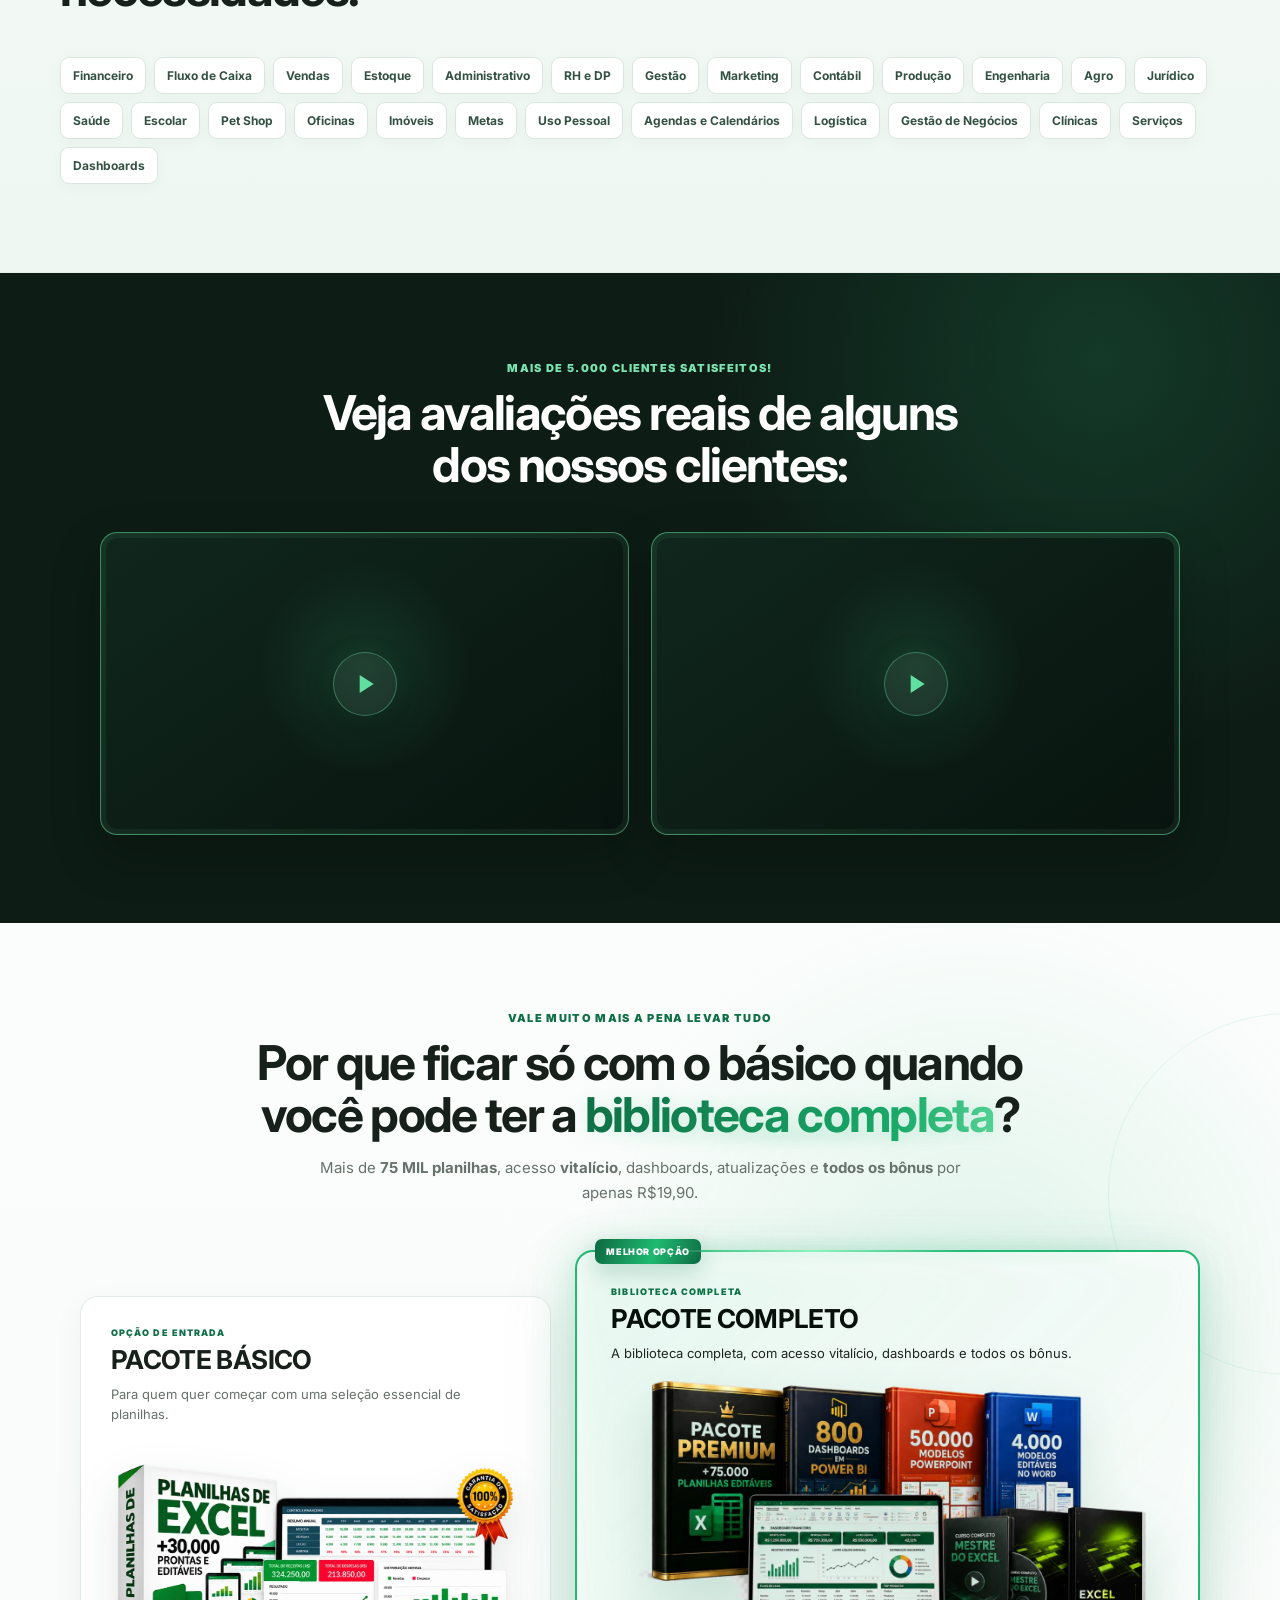
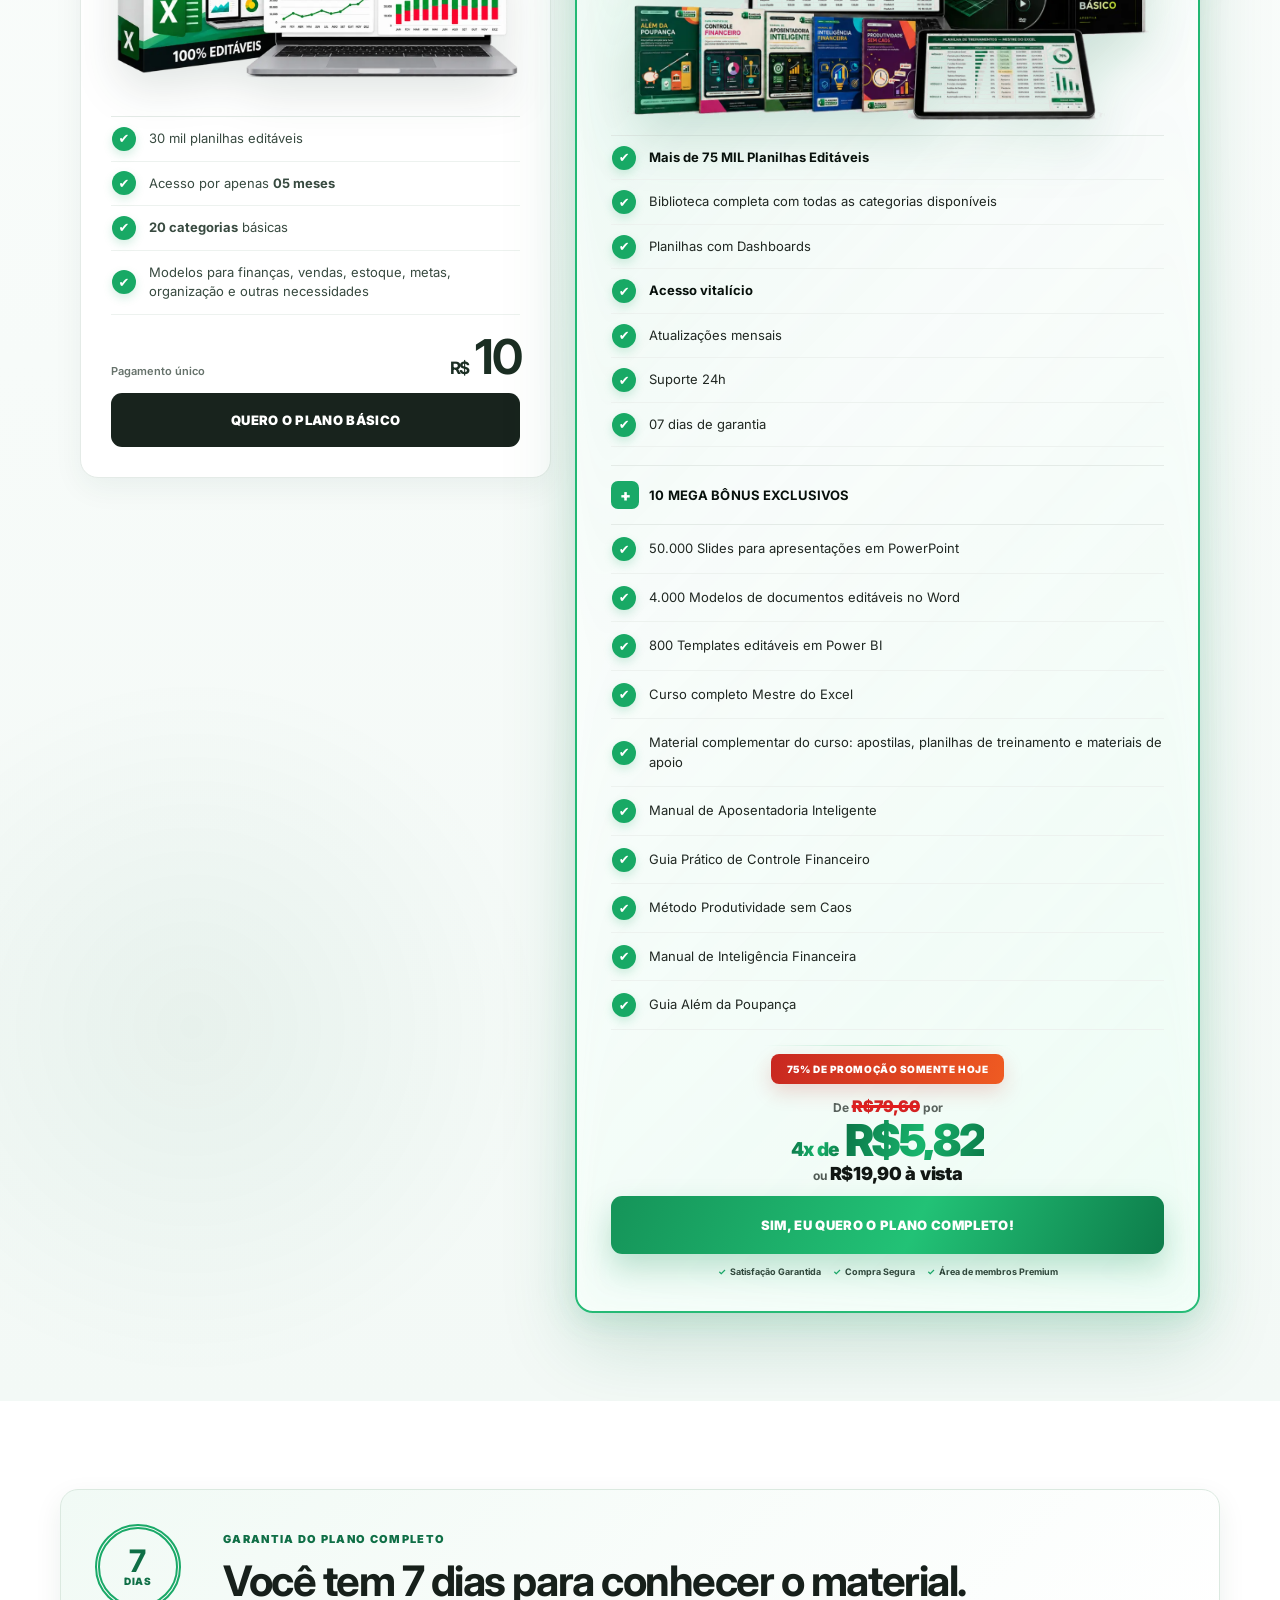
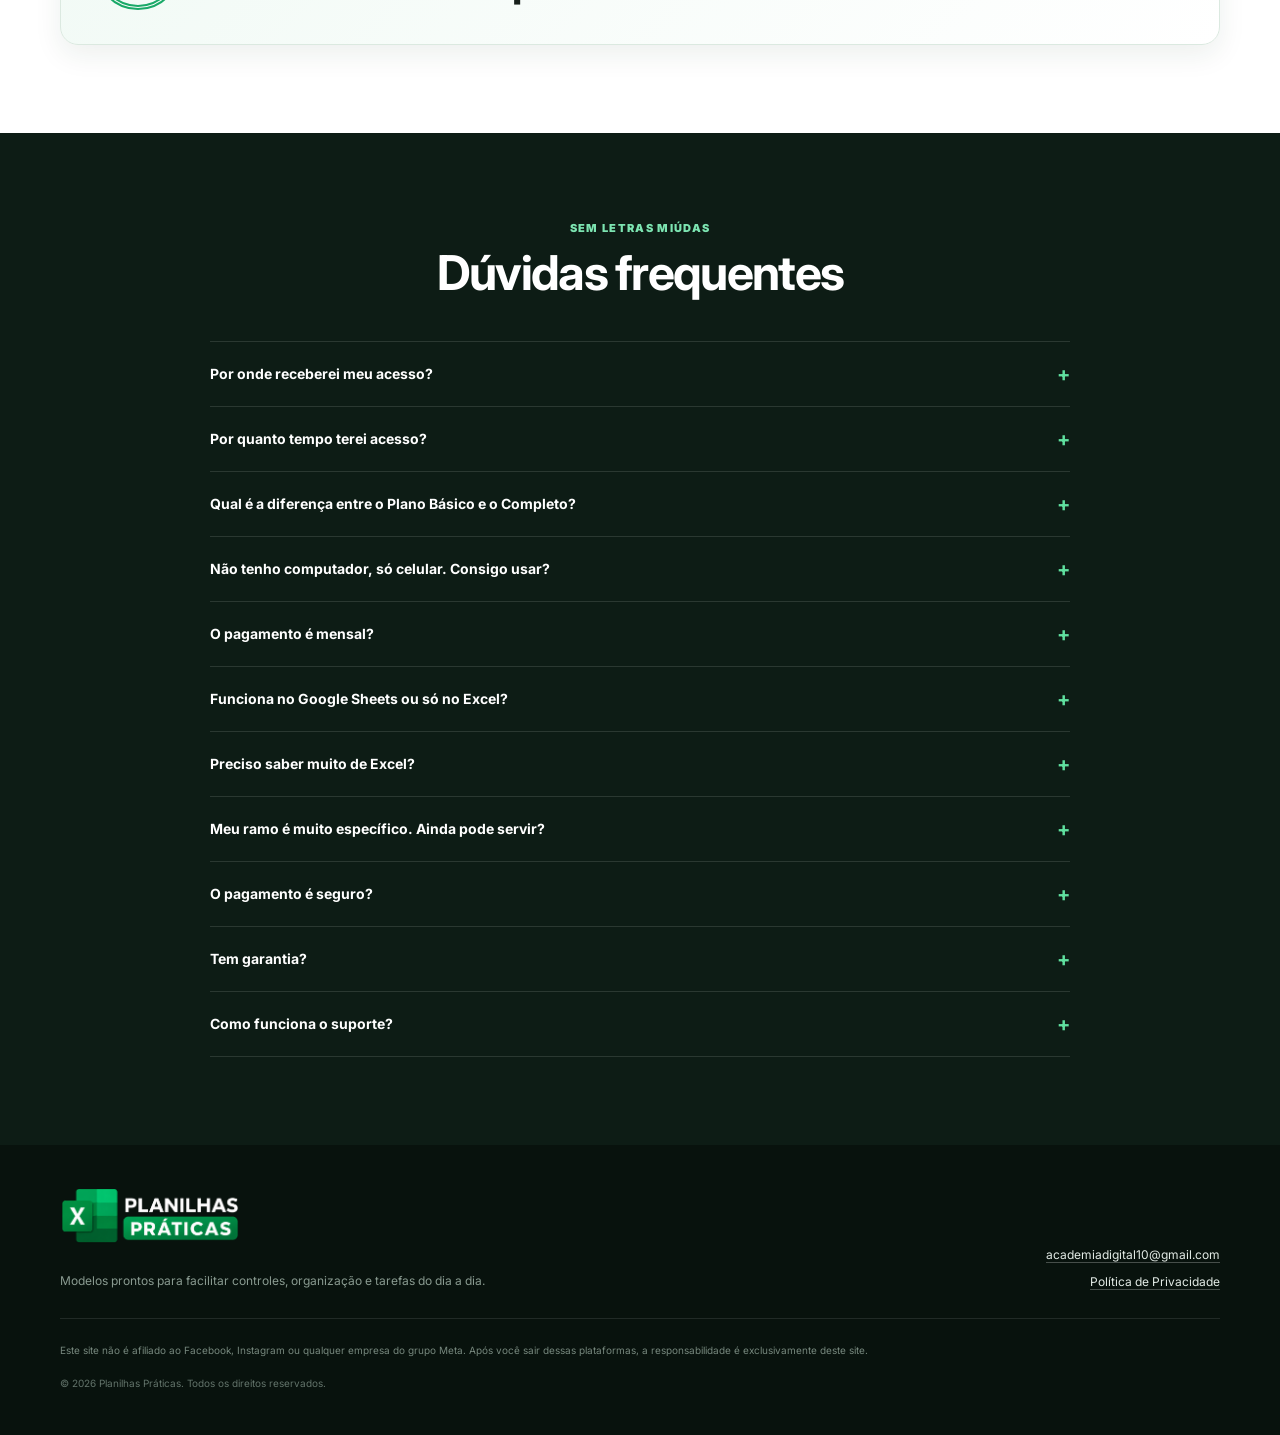
==== commit 9430e793: "Remove frase adicional da seção de garantia" ====
--- a/index.html
+++ b/index.html
@@ -172,7 +172,7 @@
     <section class="section guarantee" aria-labelledby="guarantee-title">
       <div class="container guarantee-card">
         <div class="guarantee-seal" aria-hidden="true"><strong>7</strong><span>DIAS</span></div>
-        <div><p class="eyebrow">GARANTIA DO PLANO COMPLETO</p><h2 id="guarantee-title">Você tem 7 dias para conhecer o material.</h2><p>Você pode solicitar o cancelamento dentro de 7 dias.</p></div>
+        <div><p class="eyebrow">GARANTIA DO PLANO COMPLETO</p><h2 id="guarantee-title">Você tem 7 dias para conhecer o material.</h2></div>
       </div>
     </section>
 
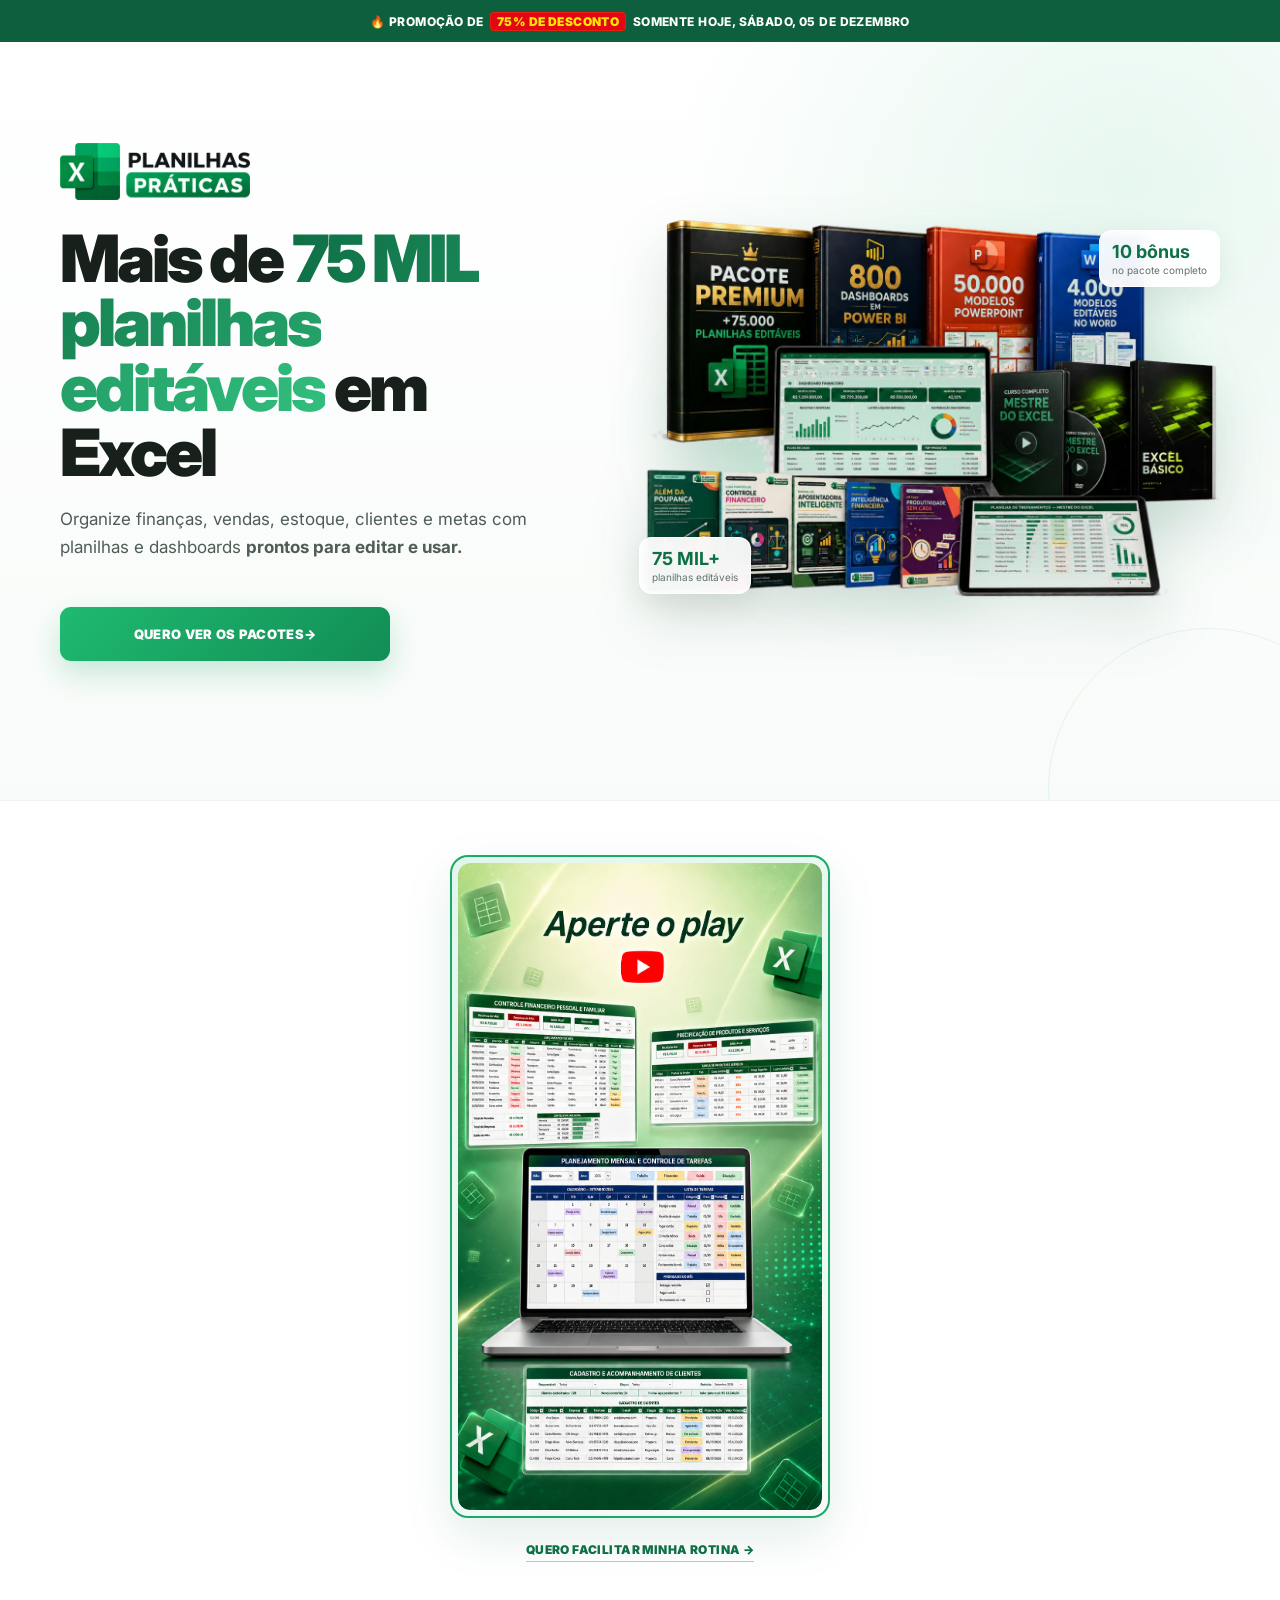
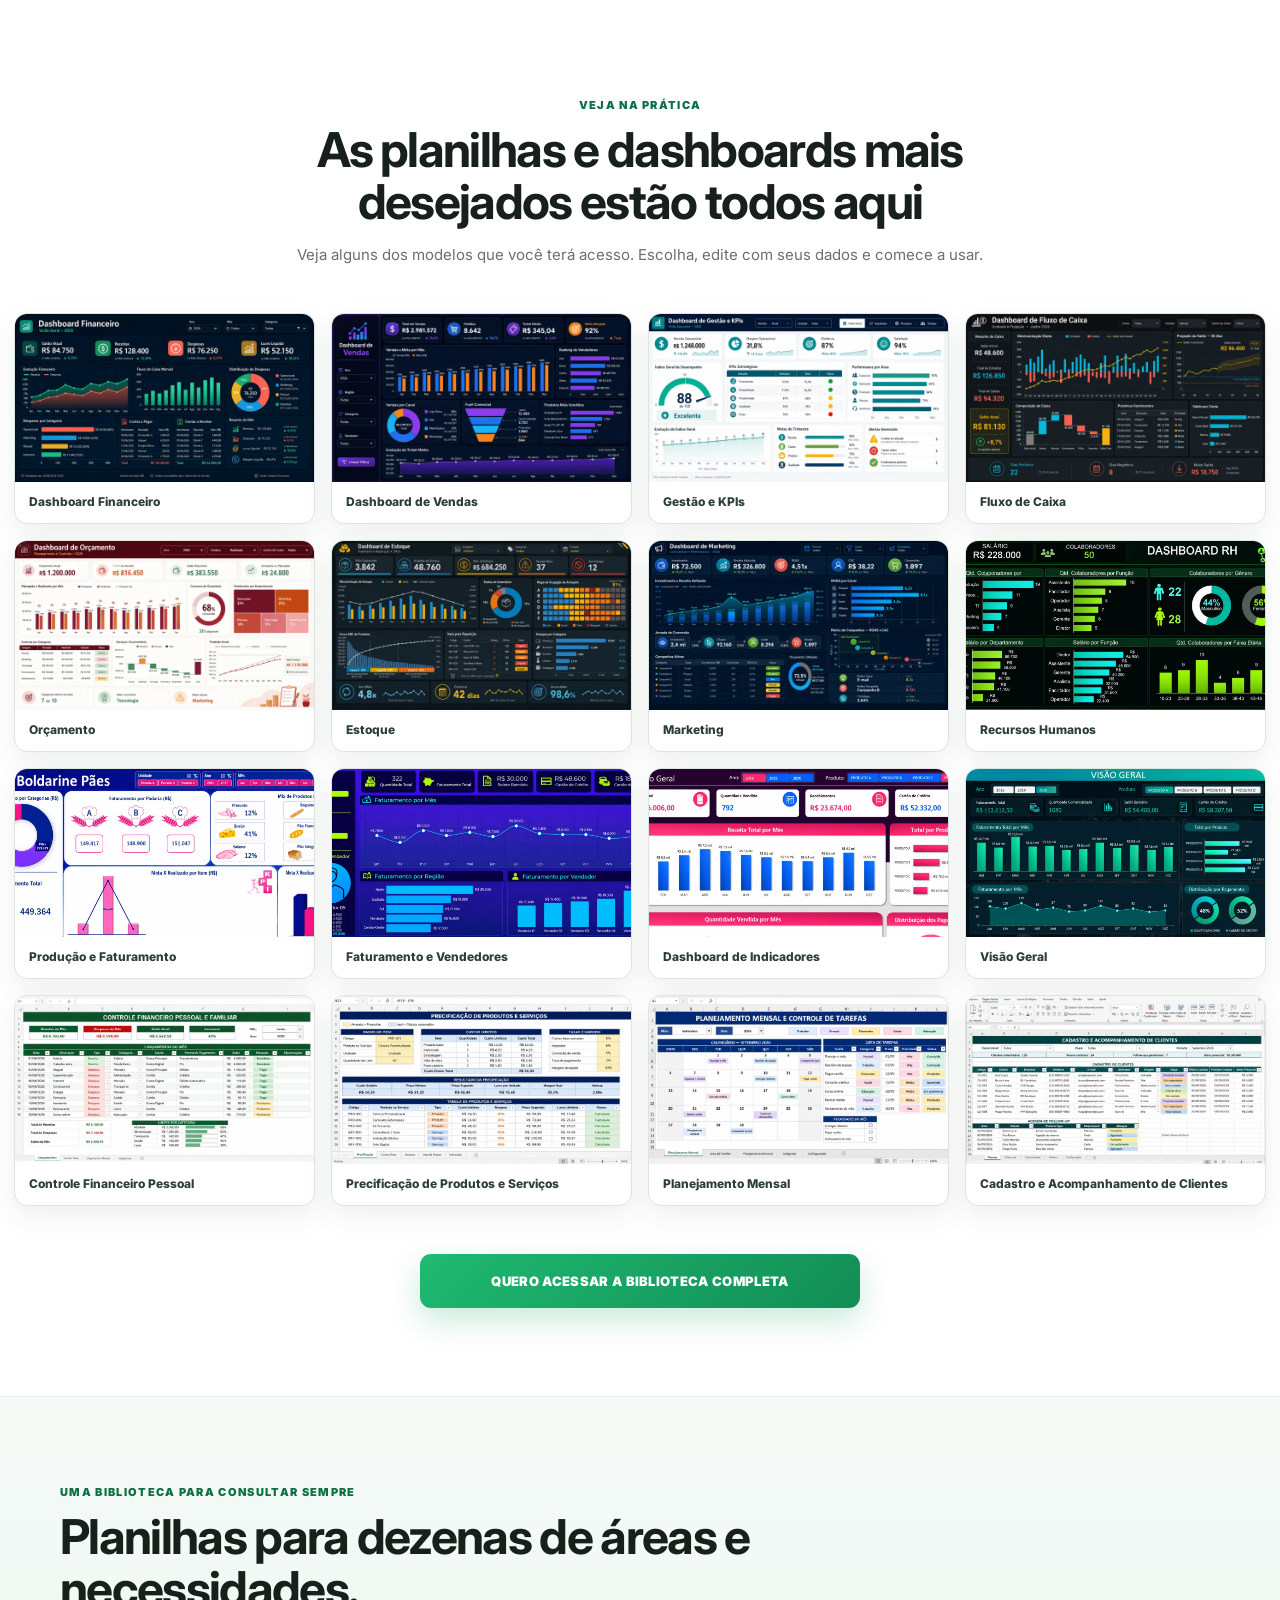
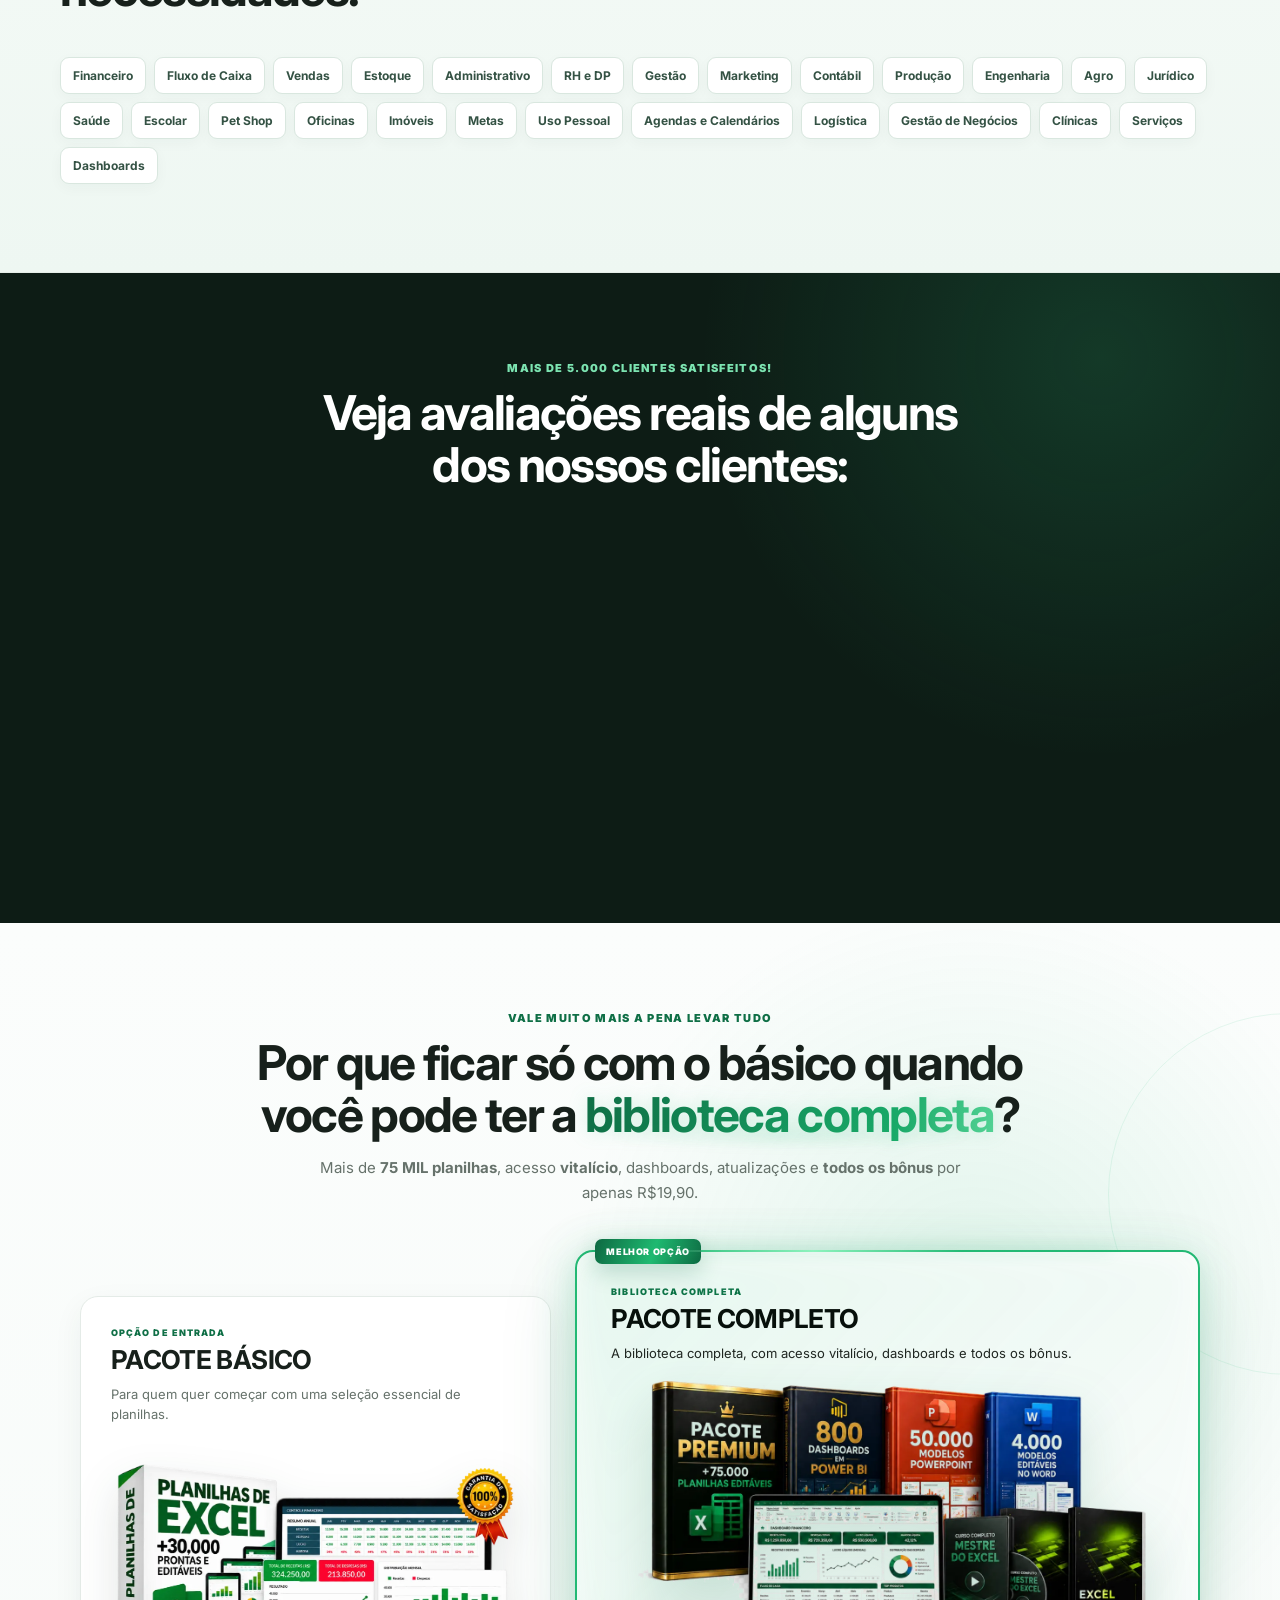
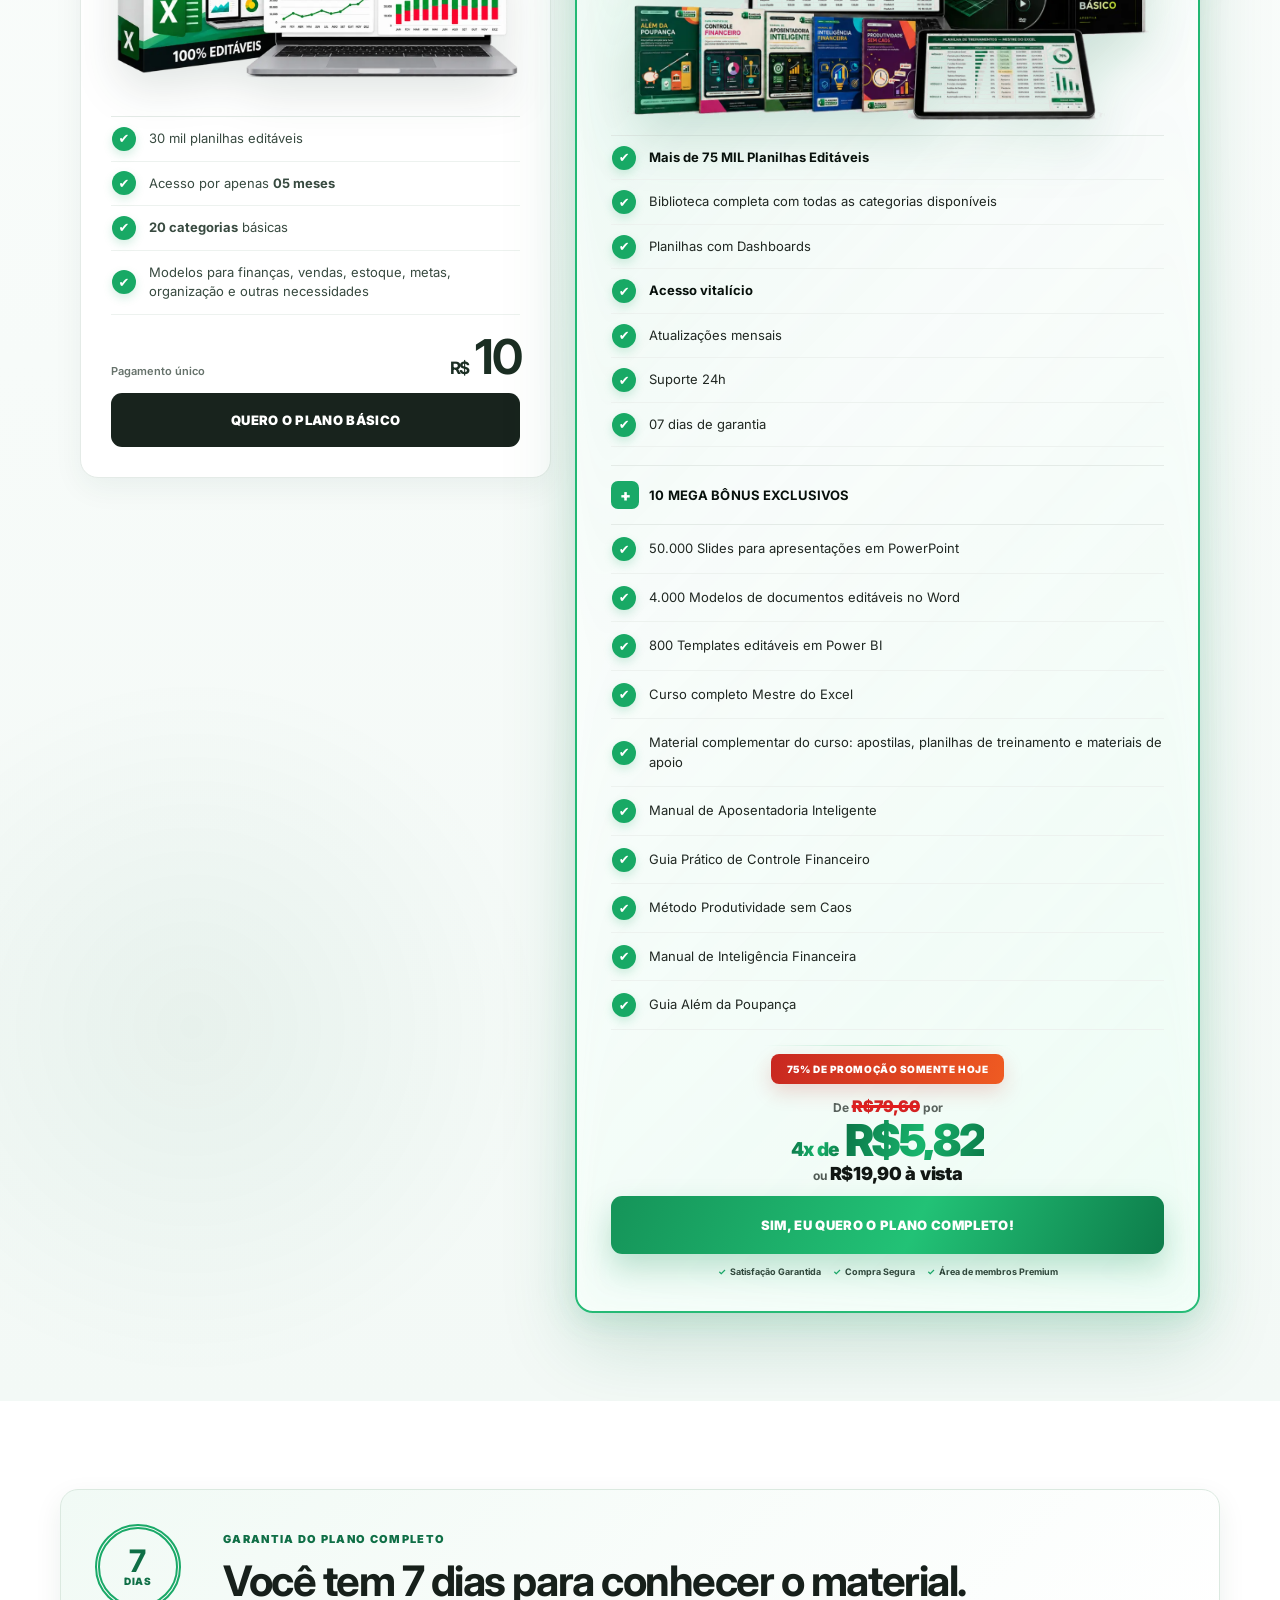
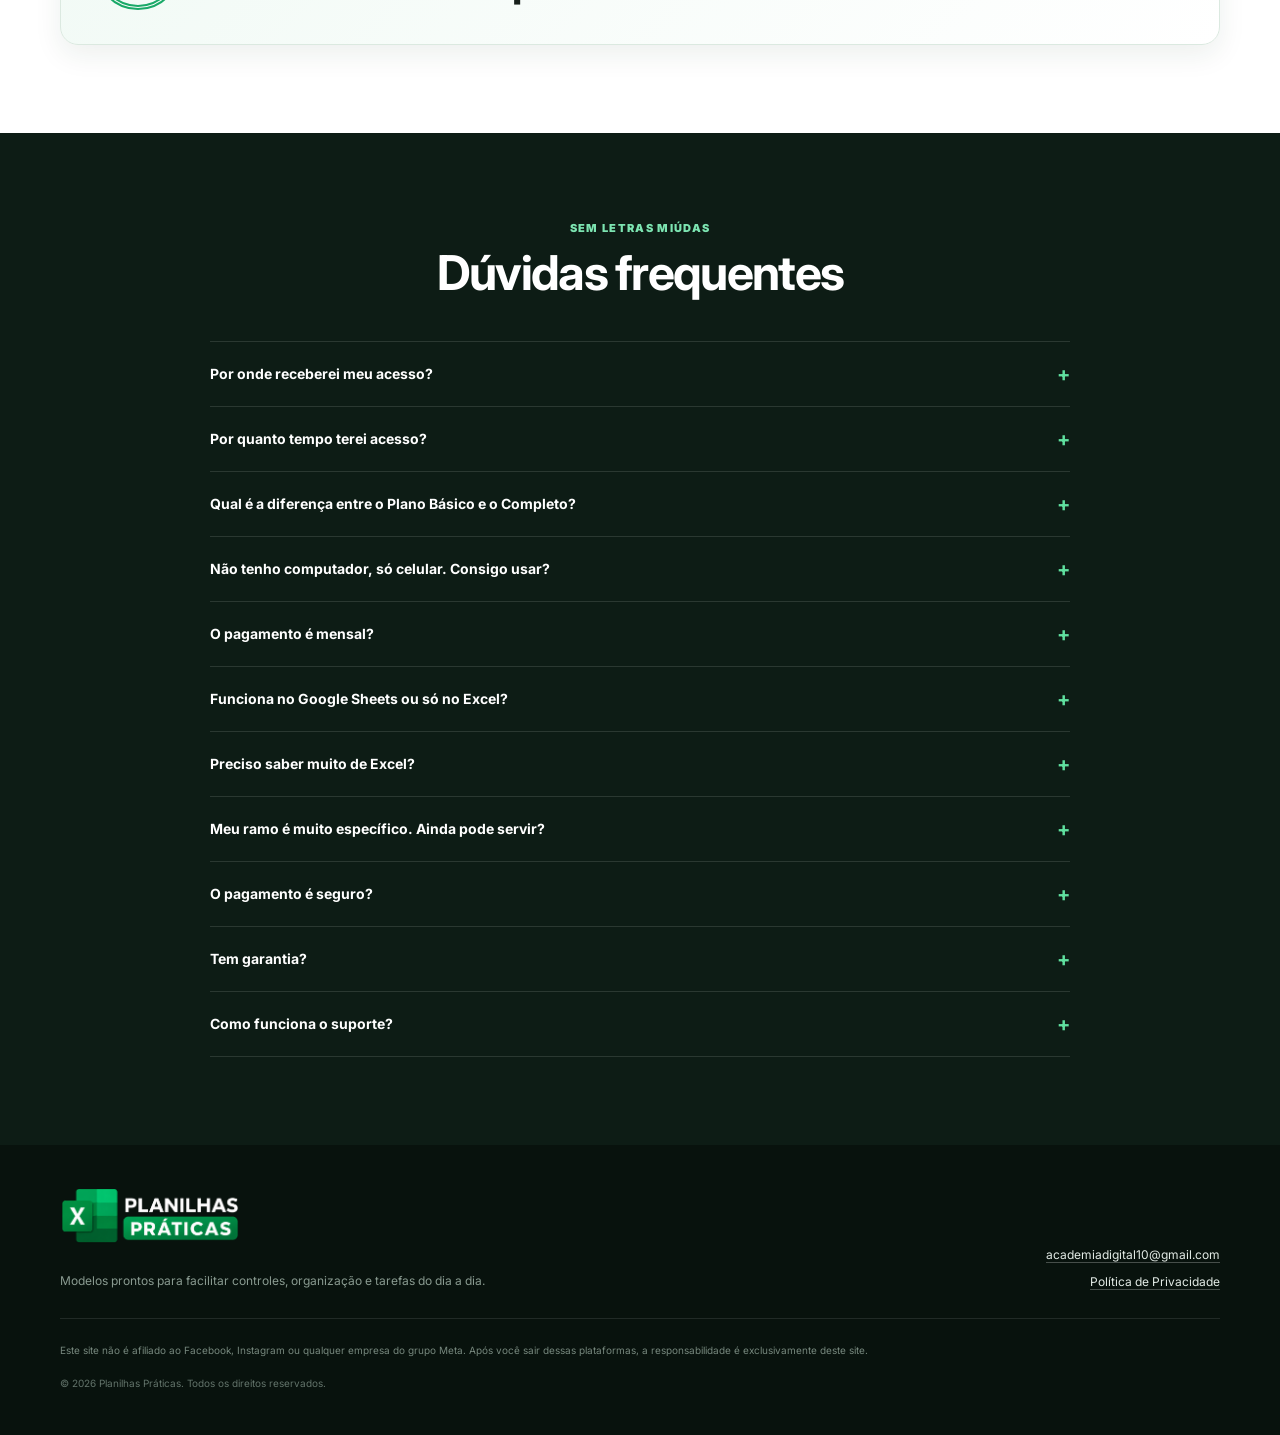
==== commit a5a6566a: "Carrega o novo player vertical da Wistia" ====
--- a/index.html
+++ b/index.html
@@ -8,6 +8,16 @@
   <title>Planilhas Práticas | +75 mil planilhas editáveis</title>
   <link rel="preload" href="/assets/logo-fundo-claro.webp" as="image" type="image/webp" />
   <link rel="preload" href="/assets/plano-completo.webp" as="image" type="image/webp" />
+  <script src="https://fast.wistia.com/player.js" async></script>
+  <script src="https://fast.wistia.com/embed/pl2w0l88m9.js" async type="module"></script>
+  <style>
+    wistia-player[media-id='pl2w0l88m9']:not(:defined) {
+      display: block;
+      padding-top: 177.78%;
+      background: center / contain no-repeat url('https://fast.wistia.com/embed/medias/pl2w0l88m9/swatch');
+      filter: blur(5px);
+    }
+  </style>
   <link rel="stylesheet" href="/styles.css" />
   <style>
     .hero-logo{width:min(200px,58vw);height:60px;margin:0 auto 20px}
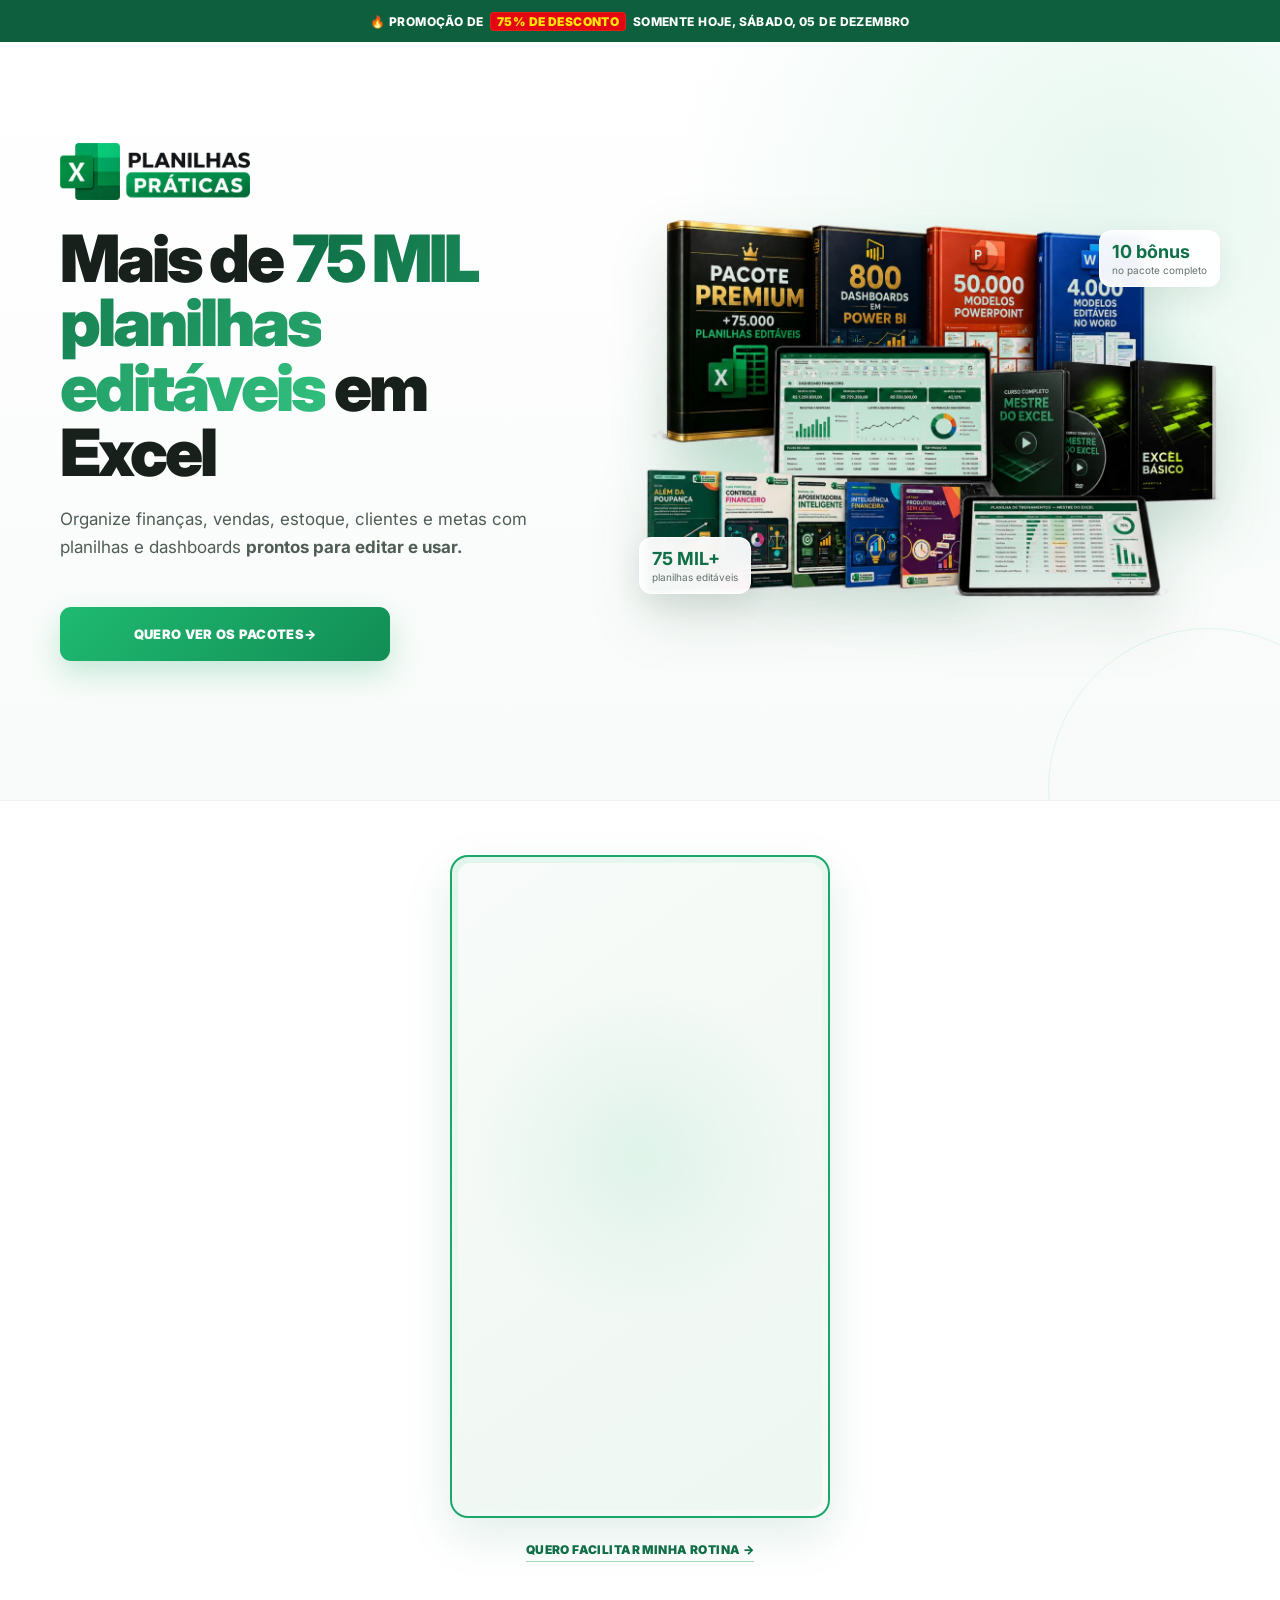
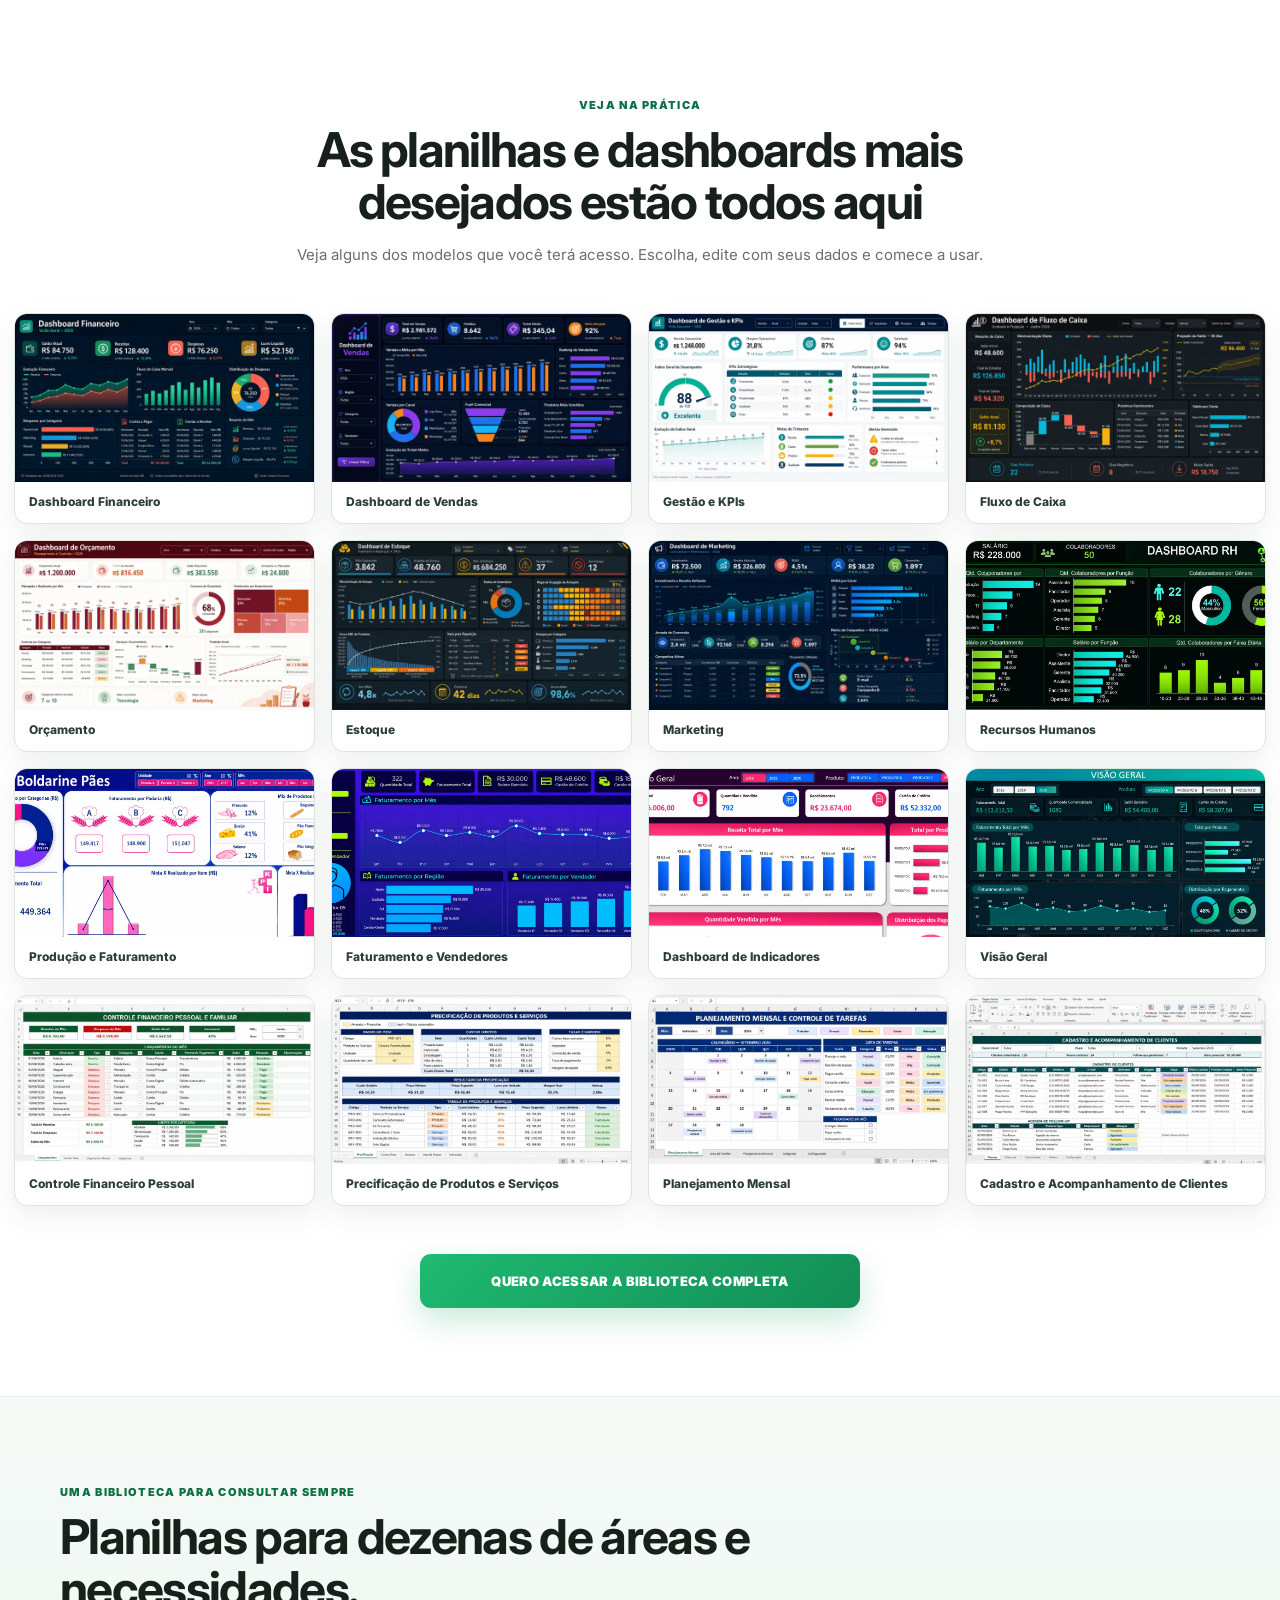
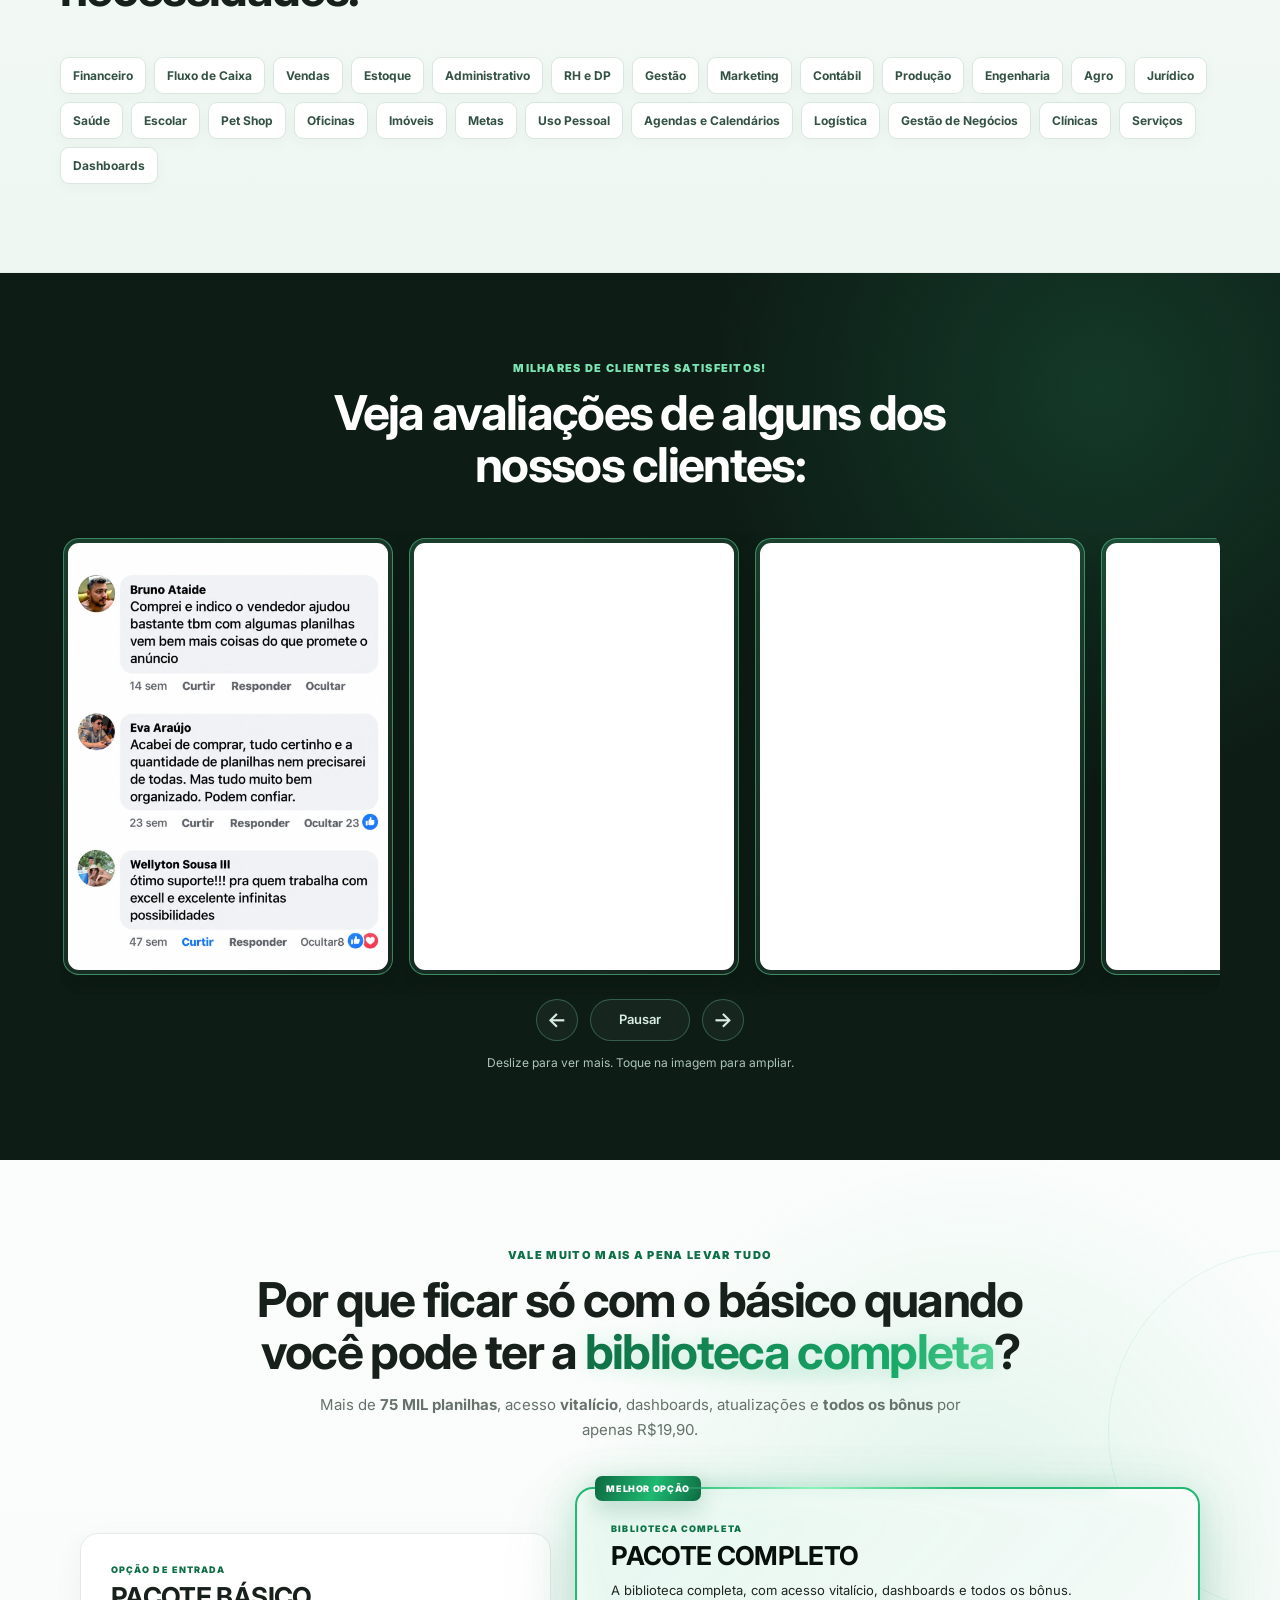
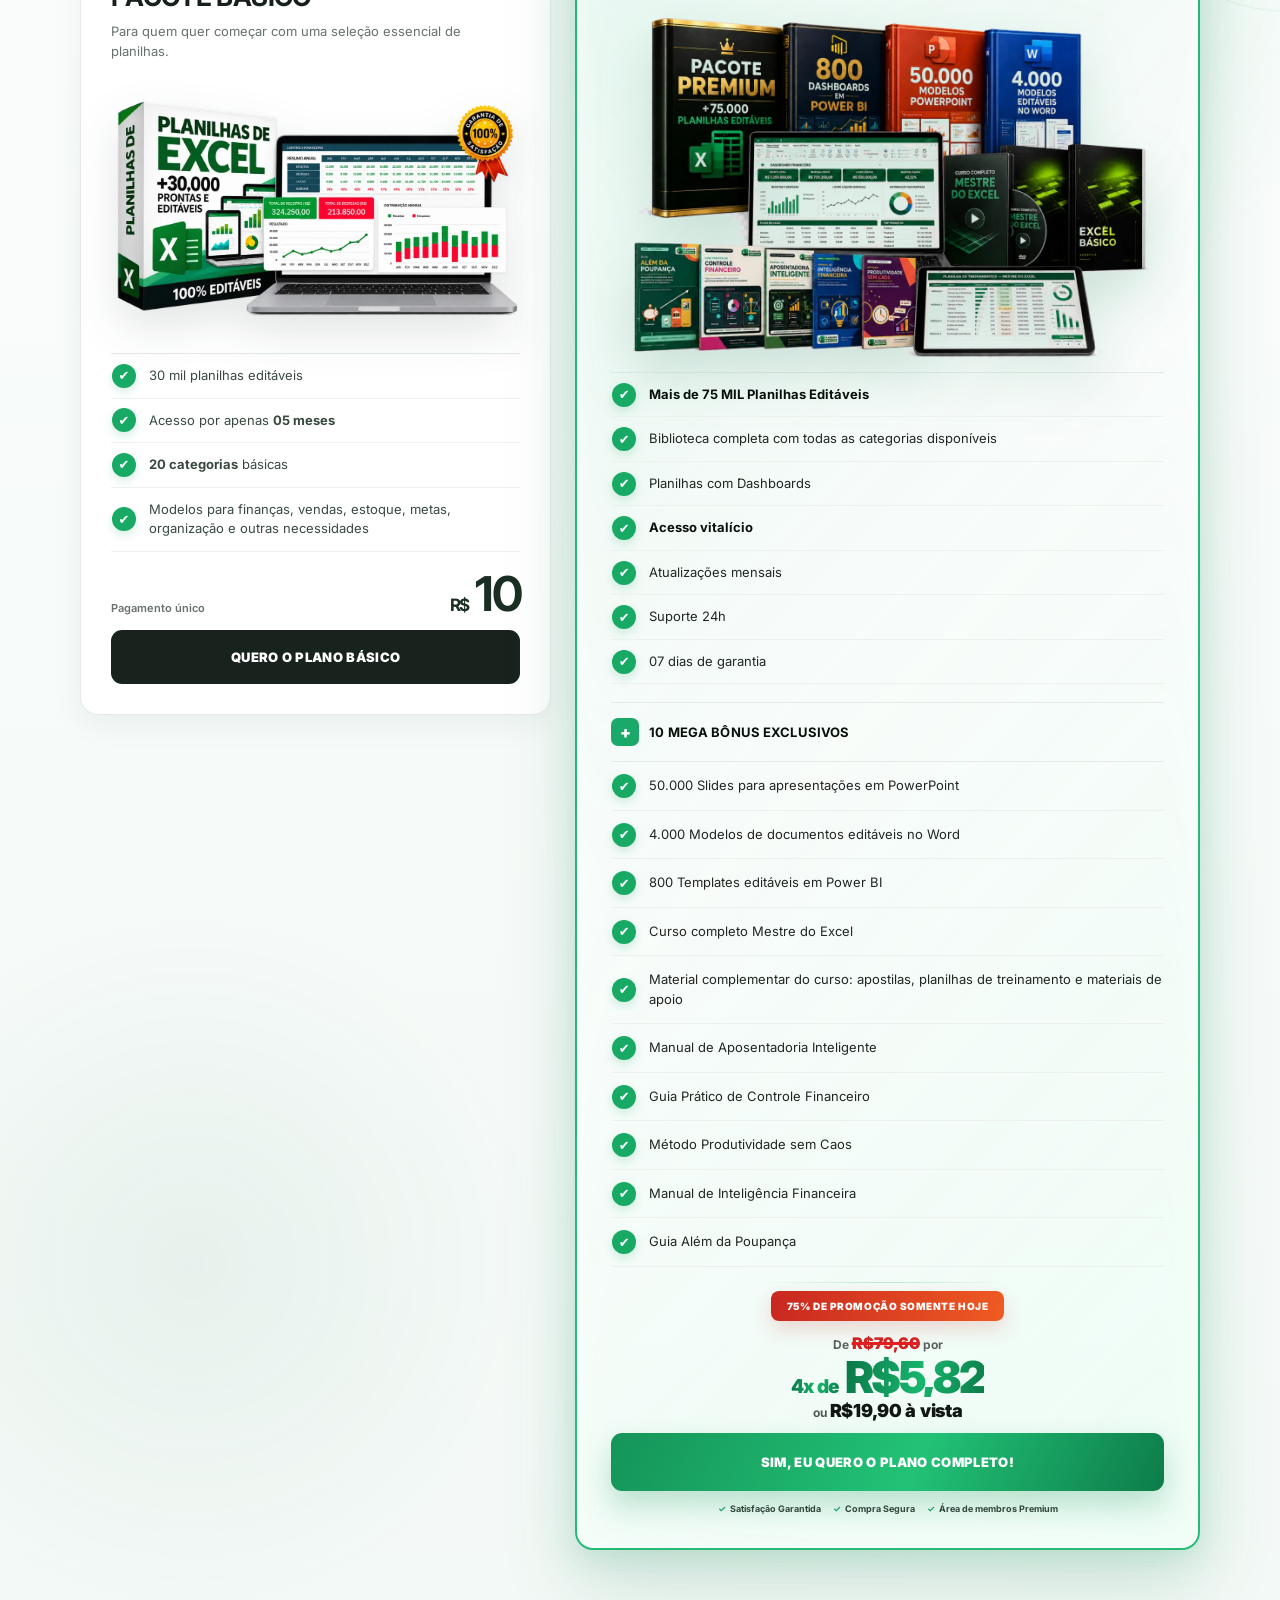
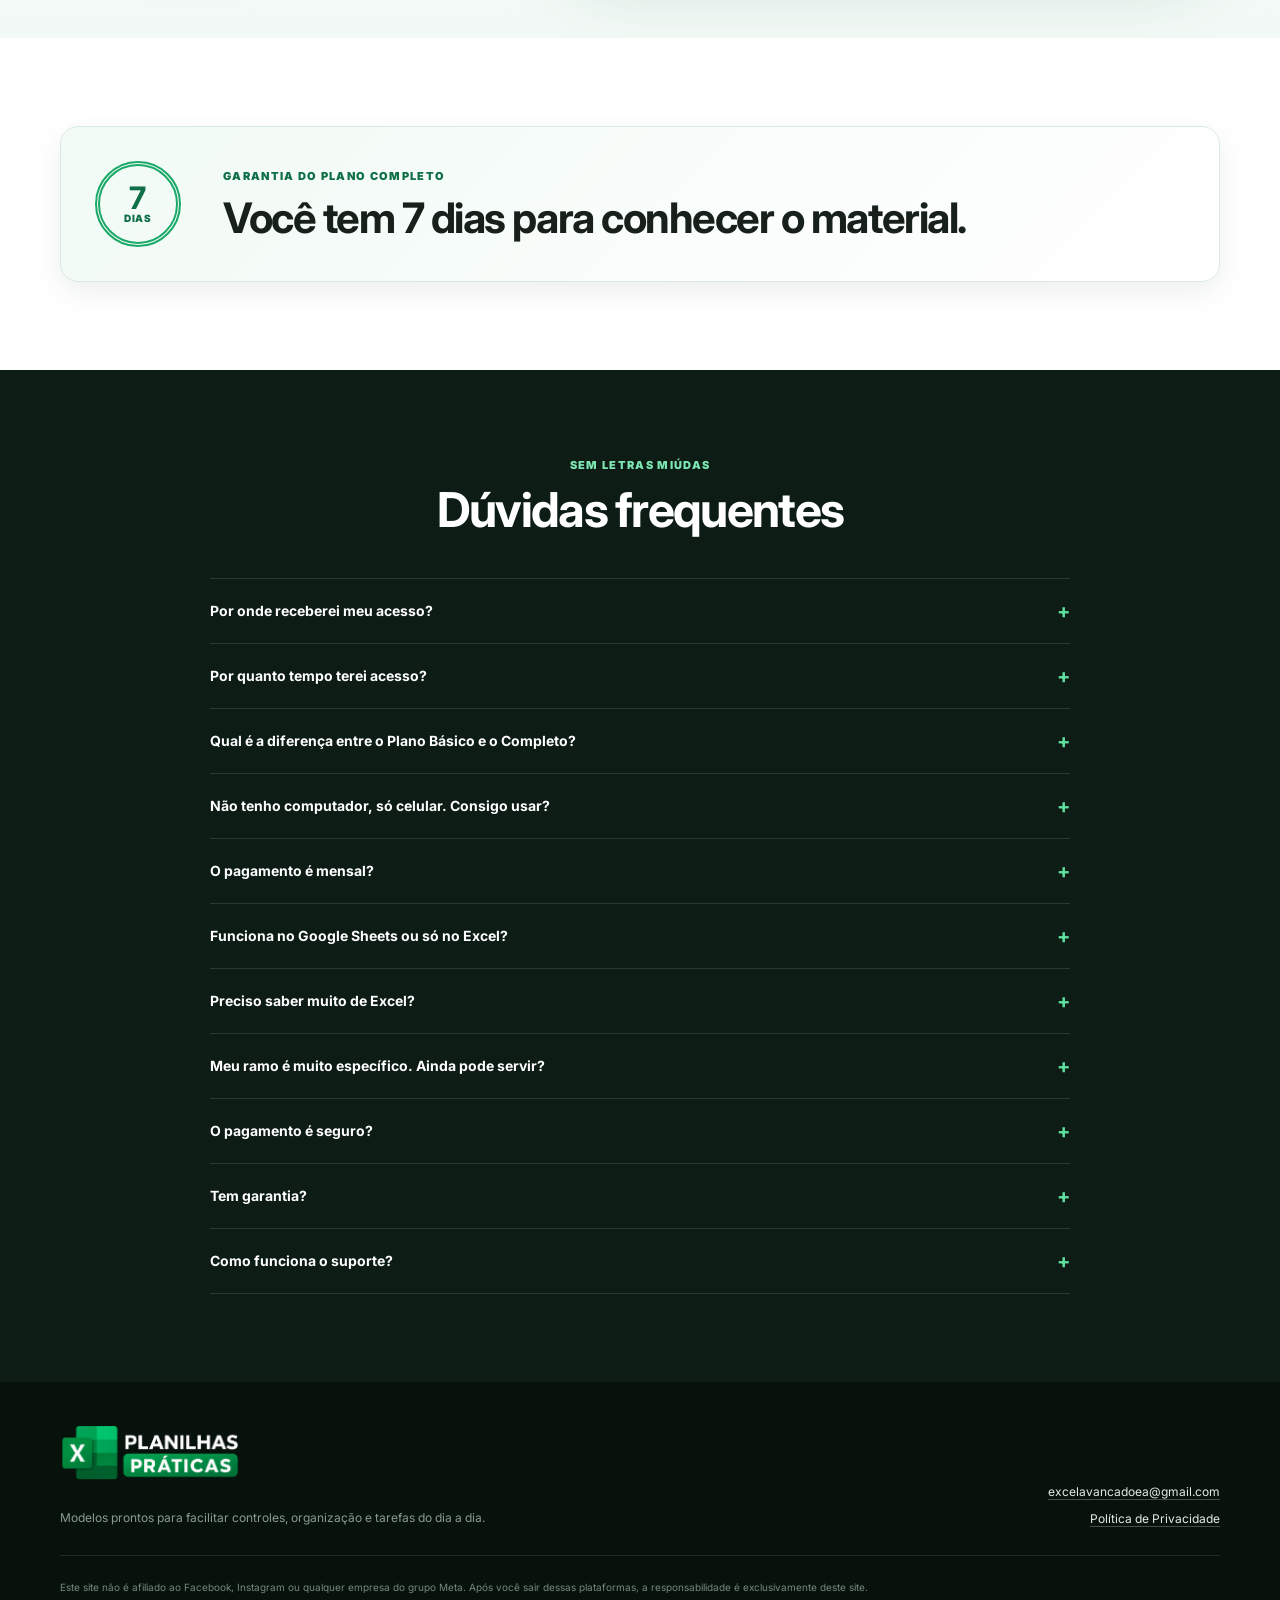
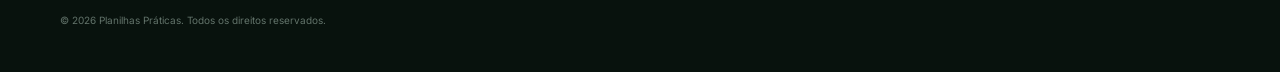
==== commit 120456f5: "Prévia do carrossel de avaliações com imagens atualizadas" ====
--- a/index.html
+++ b/index.html
@@ -121,17 +121,37 @@
     <section class="section package-overview" aria-labelledby="overview-title">
       <div class="container">
         <div class="section-heading center">
-          <p class="eyebrow eyebrow-light">MAIS DE 5.000 CLIENTES SATISFEITOS!</p>
-          <h2 id="overview-title">Veja avaliações reais de alguns dos nossos clientes:</h2>
-        </div>
-        <div class="overview-grid">
-          <article><span>01</span><h3>Finanças e controle</h3><p>Modelos para acompanhar entradas, saídas, orçamento, fluxo de caixa, metas e organização financeira.</p></article>
-          <article><span>02</span><h3>Vendas e estoque</h3><p>Planilhas para registrar vendas, acompanhar produtos, movimentações, resultados e controles operacionais.</p></article>
-          <article><span>03</span><h3>Gestão e administrativo</h3><p>Modelos para processos, cadastros, indicadores, planejamento e acompanhamento de atividades.</p></article>
-          <article><span>04</span><h3>Pessoal e produtividade</h3><p>Controles para metas, planejamento, rotina, organização e uso pessoal.</p></article>
-          <article><span>05</span><h3>Dashboards</h3><p>Modelos visuais para transformar informações em indicadores mais fáceis de acompanhar.</p></article>
-          <article><span>06</span><h3>Conteúdos extras</h3><p>No Plano Completo, a biblioteca vem acompanhada por materiais adicionais, templates e conteúdos de apoio.</p></article>
-        </div>
+          <p class="eyebrow eyebrow-light">MILHARES DE CLIENTES SATISFEITOS!</p>
+          <h2 id="overview-title">Veja avaliações de alguns dos nossos clientes:</h2>
+        </div>
+        <div class="reviews-carousel" role="region" aria-roledescription="carrossel" aria-label="Avaliações dos clientes" data-reviews-carousel>
+          <div class="reviews-viewport" id="reviews-viewport" tabindex="0" aria-label="Deslize para ver as avaliações">
+            <div class="reviews-track">
+              <button class="review-card" type="button" aria-label="Ampliar avaliações de Bruno, Eva e Wellyton">
+                <img src="/assets/avaliacoes/bruno-eva-wellyton.webp" alt="Bruno recomenda o vendedor; Eva elogia a organização das planilhas; Wellyton elogia o suporte." width="1086" height="1448" loading="lazy" decoding="async" />
+              </button>
+              <button class="review-card" type="button" aria-label="Ampliar avaliações de Ingara e Fernando">
+                <img src="/assets/avaliacoes/ingara-fernando.webp" alt="Ingara conta que recebeu o conteúdo e gostou; Fernando considera o material de grande utilidade." width="1086" height="1448" loading="lazy" decoding="async" />
+              </button>
+              <button class="review-card" type="button" aria-label="Ampliar avaliações de Hudsson e Josi">
+                <img src="/assets/avaliacoes/hudsson-josi.webp" alt="Hudsson relata o recebimento do acesso por e-mail; Josi destaca a variedade de planilhas." width="1086" height="1448" loading="lazy" decoding="async" />
+              </button>
+              <button class="review-card" type="button" aria-label="Ampliar avaliações de Welbert, Luana e Bazar Tucum">
+                <img src="/assets/avaliacoes/welbert-luana-bazar.webp" alt="Welbert e Luana elogiam o material; Bazar Tucum comenta sobre as videoaulas e as fórmulas prontas." width="1086" height="1448" loading="lazy" decoding="async" />
+              </button>
+            </div>
+          </div>
+          <div class="reviews-controls" hidden>
+            <button type="button" class="reviews-arrow" data-reviews-previous aria-controls="reviews-viewport" aria-label="Avaliação anterior"><span aria-hidden="true">←</span></button>
+            <button type="button" class="reviews-toggle" data-reviews-toggle aria-controls="reviews-viewport" aria-label="Pausar movimento das avaliações">Pausar</button>
+            <button type="button" class="reviews-arrow" data-reviews-next aria-controls="reviews-viewport" aria-label="Próxima avaliação"><span aria-hidden="true">→</span></button>
+          </div>
+          <p class="reviews-hint">Deslize para ver mais. Toque na imagem para ampliar.</p>
+        </div>
+        <dialog class="review-dialog" aria-label="Avaliação ampliada">
+          <button class="review-dialog-close" type="button" aria-label="Fechar avaliação ampliada" autofocus>Fechar <span aria-hidden="true">×</span></button>
+          <img width="1086" height="1448" alt="" />
+        </dialog>
       </div>
     </section>
 
@@ -227,4 +247,4 @@
 
   <a class="mobile-sticky-cta" href="#ofertas">VER PACOTES <span aria-hidden="true">→</span></a>
 </body>
-</html>+</html>
--- a/styles.css
+++ b/styles.css
@@ -1,3 +1,71 @@
 @import url('https://fonts.googleapis.com/css2?family=Inter:wght@400;500;600;700;800;900&display=swap');
 
 :root{--green:#1aa968;--green-bright:#31be7d;--green-dark:#0f6f46;--ink:#17201b;--muted:#66726b;--line:#dfe9e3;--soft:#f4f8f5;--white:#fff;--dark:#0b1912;--shadow:0 18px 50px rgba(24,66,44,.10);--shadow-sm:0 10px 28px rgba(24,66,44,.08);--container:1160px}*{box-sizing:border-box}html{scroll-behavior:smooth}body{margin:0;font-family:Inter,system-ui,-apple-system,BlinkMacSystemFont,"Segoe UI",sans-serif;color:var(--ink);background:#fff;-webkit-font-smoothing:antialiased;overflow-x:hidden}img{display:block;max-width:100%;height:auto}a{color:inherit}button,a{-webkit-tap-highlight-color:transparent}[hidden]{display:none!important}.container{width:min(100% - 32px,var(--container));margin-inline:auto}.container-wide{width:min(100% - 24px,1280px)}.container-narrow{width:min(100% - 32px,860px)}.section{padding:72px 0}.promo-bar{min-height:39px;padding:9px 16px;background:#0d5f3d;color:#fff;display:flex;align-items:center;justify-content:center;gap:8px;text-align:center;font-size:11px;font-weight:800;letter-spacing:.035em}.promo-bar p{margin:0}.promo-dot{width:7px;height:7px;border-radius:50%;background:#73e9ad;box-shadow:0 0 0 5px rgba(115,233,173,.14);flex:0 0 auto}.brand-logo{object-fit:contain}.hero{position:relative;overflow:hidden;padding:34px 0 70px;background:radial-gradient(circle at 88% 18%,rgba(49,190,125,.11),transparent 28rem),linear-gradient(180deg,#fff 0%,#f8fbf9 100%);border-bottom:1px solid #eef3ef}.hero::before{content:"";position:absolute;inset:auto -90px -150px auto;width:320px;height:320px;border:1px solid rgba(49,190,125,.12);border-radius:50%}.hero-grid{display:grid;gap:36px;align-items:center}.hero-copy-wrap{position:relative;z-index:2;text-align:center}.hero-logo{width:min(280px,74vw);height:82px;object-fit:contain;margin:0 auto 24px}.eyebrow{margin:0 0 12px;color:var(--green-dark);font-size:11px;font-weight:900;letter-spacing:.12em;text-transform:uppercase}.eyebrow-light{color:#7ce4b1}.hero h1{margin:0;font-size:clamp(36px,10vw,64px);line-height:.99;letter-spacing:-.045em;font-weight:900}.hero h1 span{color:transparent;background:linear-gradient(110deg,var(--green-dark),var(--green-bright));background-clip:text;-webkit-background-clip:text}.hero-subtitle{margin:20px auto 0;max-width:680px;color:#4f5d55;font-size:16px;line-height:1.65}.hero-points{margin:22px auto 0;display:flex;flex-wrap:wrap;justify-content:center;gap:8px}.hero-points span{padding:8px 10px;border:1px solid #d8e8df;border-radius:999px;background:rgba(255,255,255,.8);color:#355244;font-size:11px;font-weight:700}.hero-points span::before{content:"✓";color:var(--green);margin-right:5px}.cta{display:inline-flex;justify-content:center;align-items:center;min-height:54px;padding:15px 22px;border:0;border-radius:11px;text-decoration:none;font-size:13px;font-weight:900;letter-spacing:.025em;text-align:center;transition:transform .18s ease,box-shadow .18s ease,background .18s ease}.cta-primary{color:#fff;background:linear-gradient(135deg,#1fba71,#128d55);box-shadow:0 12px 30px rgba(26,169,104,.24)}.hero .cta{width:100%;max-width:430px;margin-top:24px}.trust-copy{margin:10px auto 0;max-width:520px;color:#748079;font-size:11px;line-height:1.5}.hero-visual{position:relative;max-width:650px;margin-inline:auto;padding:22px 0 8px}.hero-visual img{position:relative;z-index:2;filter:drop-shadow(0 26px 28px rgba(14,60,38,.15))}.hero-glow{position:absolute;inset:20% 8% 7%;border-radius:50%;background:rgba(49,190,125,.18);filter:blur(38px)}.hero-stat{position:absolute;z-index:3;padding:10px 12px;border:1px solid rgba(255,255,255,.85);border-radius:12px;background:rgba(255,255,255,.94);box-shadow:var(--shadow-sm);backdrop-filter:blur(8px)}.hero-stat strong{display:block;color:var(--green-dark);font-size:15px}.hero-stat span{display:block;margin-top:2px;color:var(--muted);font-size:9px}.hero-stat-a{left:0;bottom:3%}.hero-stat-b{right:0;top:8%}.hero-video-slot{padding-top:30px;display:flex;justify-content:center}.hero-video-slot iframe{width:min(100%,360px);border:0;border-radius:18px;box-shadow:var(--shadow)}.section-heading{max-width:720px;margin-bottom:32px}.section-heading.center{margin-inline:auto;text-align:center}.section-heading h2,.guarantee-card h2,.final-cta h2{margin:0;font-size:clamp(30px,7.6vw,48px);line-height:1.08;letter-spacing:-.035em}.section-heading p:not(.eyebrow){margin:14px 0 0;color:var(--muted);font-size:15px;line-height:1.7}.problem{background:#fff}.problem-grid{border-top:1px solid var(--line)}.problem-item{display:grid;grid-template-columns:44px 1fr;gap:14px;padding:24px 0;border-bottom:1px solid var(--line)}.problem-item .number{color:var(--green);font-size:12px;font-weight:900;padding-top:4px}.problem-item h3{margin:0 0 6px;font-size:18px;letter-spacing:-.02em}.problem-item p{margin:0;color:var(--muted);line-height:1.65;font-size:14px}.section-cta{display:flex;justify-content:center;margin-top:30px}.text-cta{color:var(--green-dark);font-size:12px;font-weight:900;letter-spacing:.035em;text-decoration:none;border-bottom:1px solid #9fd8ba;padding-bottom:4px}.benefits{background:var(--soft)}.benefit-grid{display:grid;gap:12px}.benefit-card{padding:22px;border:1px solid #dfeae3;border-radius:15px;background:#fff;box-shadow:0 7px 20px rgba(27,67,45,.04)}.benefit-icon{width:38px;height:38px;display:grid;place-items:center;border-radius:10px;background:#e9f8f0;color:var(--green-dark);font-size:19px;font-weight:900}.benefit-card h3{margin:16px 0 7px;font-size:17px}.benefit-card p{margin:0;color:var(--muted);font-size:13px;line-height:1.62}.showcase{background:#fff}.gallery{display:grid;grid-auto-flow:column;grid-auto-columns:min(86vw,360px);gap:14px;overflow-x:auto;padding:4px 2px 18px;scroll-snap-type:x mandatory;scrollbar-width:none;overscroll-behavior-inline:contain}.gallery::-webkit-scrollbar{display:none}.gallery-card{scroll-snap-align:center;margin:0;overflow:hidden;border:1px solid #dce6df;border-radius:13px;background:#fff;box-shadow:var(--shadow-sm)}.gallery-card img{width:100%;aspect-ratio:16/9;object-fit:cover;background:#eef3f0}.gallery-card figcaption{padding:12px 14px 14px;color:#2c3f35;font-size:12px;font-weight:800}.swipe-hint{text-align:center;color:#17201b;font-size:14px;font-weight:800;letter-spacing:.01em;margin-top:8px;animation:swipeHintFloat 1.8s ease-in-out infinite;will-change:transform,opacity}@keyframes swipeHintFloat{0%,100%{transform:translateY(0);opacity:.72}50%{transform:translateY(-3px);opacity:1}}.showcase .cta{width:100%;max-width:440px}.categories{background:linear-gradient(180deg,#f5faf7,#eef7f2);border-block:1px solid #e5eee8}.category-cloud{display:flex;flex-wrap:wrap;gap:8px}.category-cloud span{padding:10px 12px;border-radius:9px;background:#fff;border:1px solid #d9e7df;color:#345244;font-size:12px;font-weight:700;box-shadow:0 4px 14px rgba(24,66,44,.035)}.package-overview{color:#fff;background:radial-gradient(circle at 86% 13%,rgba(49,190,125,.18),transparent 25rem),#0d1c15}.package-overview .section-heading h2{color:#fff}.overview-grid{display:grid;gap:1px;border:1px solid rgba(255,255,255,.10);background:rgba(255,255,255,.10)}.overview-grid article{padding:24px;background:#0d1c15}.overview-grid article span{color:#58d998;font-size:10px;font-weight:900;letter-spacing:.1em}.overview-grid h3{margin:12px 0 8px;font-size:17px}.overview-grid p{margin:0;color:#adc0b5;font-size:13px;line-height:1.65}.testimonials{background:var(--soft)}.testimonial-grid{display:grid;gap:16px}.testimonial-video iframe{width:100%;border:0;border-radius:14px;box-shadow:var(--shadow-sm)}.pricing{background:#f7faf8}.container-pricing{width:min(100% - 24px,1120px)}.price-grid{display:grid;gap:18px;align-items:start}.price-card{position:relative;padding:24px 18px;border:1px solid #dbe7df;border-radius:18px;background:#fff;box-shadow:var(--shadow-sm)}.price-complete{border:2px solid var(--green);box-shadow:0 24px 55px rgba(22,123,75,.15)}.value-badge{position:absolute;left:18px;top:-13px;padding:7px 11px;border-radius:7px;color:#fff;background:var(--green-dark);font-size:9px;font-weight:900;letter-spacing:.07em}.plan-kicker{margin:0 0 6px;color:var(--green-dark);font-size:9px;font-weight:900;letter-spacing:.12em}.plan-head h3{margin:0;font-size:26px;letter-spacing:-.025em}.plan-head p:last-child{margin:9px 0 0;color:var(--muted);font-size:13px;line-height:1.55}.plan-visual{margin:18px -4px 14px;min-height:180px;display:grid;place-items:center}.plan-visual img{max-height:340px;object-fit:contain;filter:drop-shadow(0 18px 22px rgba(18,48,33,.12))}.basic-visual img{max-height:300px}.feature-list{list-style:none;margin:0;padding:0;border-top:1px solid #e4ebe7}.feature-list li{position:relative;padding:12px 0 12px 25px;border-bottom:1px solid #edf2ef;color:#384a40;font-size:13px;line-height:1.5}.feature-list li::before{content:"✓";position:absolute;left:1px;top:12px;width:16px;height:16px;display:grid;place-items:center;border-radius:50%;background:#e6f7ee;color:var(--green-dark);font-size:10px;font-weight:900}.feature-list-strong li:first-child{color:#172c21}.bonus-panel{margin:20px 0 0;padding:17px;border:1px solid #d8eade;border-radius:13px;background:#f2faf5}.bonus-title{display:flex;align-items:center;gap:9px;margin-bottom:11px}.bonus-title span{width:26px;height:26px;display:grid;place-items:center;background:var(--green);color:#fff;border-radius:7px;font-weight:900}.bonus-title h4{margin:0;font-size:13px;letter-spacing:.01em}.bonus-panel ol{margin:0;padding-left:21px;color:#46584e}.bonus-panel li{padding:5px 0;font-size:11px;line-height:1.45}.price-row{padding:20px 0 15px}.price-row>div{display:flex;align-items:end;justify-content:space-between;gap:12px}.price-row span{color:var(--muted);font-size:11px;font-weight:600}.price-row strong{color:#1b2e23;font-size:48px;line-height:.9;letter-spacing:-.05em}.price-row strong small{font-size:17px}.price-row-complete strong{color:var(--green-dark)}.price-card .cta{width:100%}.cta-secondary{background:#18231d;color:#fff}.access-note{margin:10px 0 0;text-align:center;color:#6d7972;font-size:10px}.security-line{display:flex;flex-wrap:wrap;justify-content:center;gap:6px 12px;margin-top:12px;color:#637168;font-size:9px;font-weight:700}.security-line span::before{content:"✓";color:var(--green);margin-right:4px}.guarantee{background:#fff}.guarantee-card{padding:24px 20px;display:grid;gap:18px;border:1px solid #dbe9e0;border-radius:18px;background:linear-gradient(135deg,#f1faf5,#fff);box-shadow:var(--shadow-sm)}.guarantee-seal{width:86px;height:86px;display:grid;place-content:center;border:5px double var(--green);border-radius:50%;color:var(--green-dark);text-align:center}.guarantee-seal strong{font-size:31px;line-height:.85}.guarantee-seal span{font-size:10px;font-weight:900;letter-spacing:.08em}.guarantee-card h2{font-size:clamp(28px,7vw,42px)}.guarantee-card>div:last-child>p:last-child{margin:12px 0 0;color:var(--muted);font-size:13px;line-height:1.7}.faq{background:#0d1c15;color:#fff}.faq .section-heading p:not(.eyebrow){color:#a9bbb0}.faq-list{border-top:1px solid rgba(255,255,255,.12)}.faq details{border-bottom:1px solid rgba(255,255,255,.12)}.faq summary{list-style:none;display:flex;justify-content:space-between;gap:18px;align-items:center;padding:18px 0;cursor:pointer;font-size:14px;font-weight:700;line-height:1.4}.faq summary::-webkit-details-marker{display:none}.faq summary span{color:#5fe09f;font-size:20px;transition:transform .2s ease}.faq details[open] summary span{transform:rotate(45deg)}.faq details p{margin:-4px 0 18px;padding-right:25px;color:#afc0b6;font-size:12px;line-height:1.7}.final-cta{padding:72px 0;background:linear-gradient(135deg,#167a4c,#0d5c3a);color:#fff}.final-cta-inner{text-align:center;max-width:760px}.final-cta h2{color:#fff}.final-cta p:not(.eyebrow){margin:14px auto 0;max-width:620px;color:#d6eee1;font-size:14px;line-height:1.65}.cta-light{margin-top:24px;background:#fff;color:#0d6d43;box-shadow:0 12px 28px rgba(0,0,0,.14)}.site-footer{padding:42px 0 85px;color:#c8d4cd;background:#08120d}.footer-grid{display:grid;gap:26px}.footer-logo{width:210px;height:72px;object-fit:contain;object-position:left center;margin-bottom:12px}.footer-grid p{max-width:450px;margin:0;color:#899a90;font-size:12px;line-height:1.6}.footer-links{display:flex;flex-direction:column;align-items:flex-start;gap:11px;font-size:12px}.footer-links a{color:#e3ebe6;text-decoration:none;border-bottom:1px solid rgba(255,255,255,.25)}.footer-legal{margin-top:28px;padding-top:24px;border-top:1px solid rgba(255,255,255,.10)}.footer-legal p{margin:0 0 12px;color:#76877d;font-size:10px;line-height:1.55}.footer-legal small{color:#62736a;font-size:10px}.mobile-sticky-cta{position:fixed;z-index:30;left:12px;right:12px;bottom:12px;min-height:50px;display:flex;align-items:center;justify-content:center;border-radius:10px;text-decoration:none;color:#fff;background:#138c56;box-shadow:0 12px 30px rgba(0,0,0,.22);font-size:12px;font-weight:900;letter-spacing:.04em}.upgrade-page{background:#f3f8f5}.upgrade-main{min-height:100vh;padding:32px 0 60px}.upgrade-logo{width:min(260px,72vw);height:84px;margin:0 auto 24px;object-fit:contain}.upgrade-card{max-width:700px;margin:0 auto;overflow:hidden;border:1px solid #d9e8df;border-radius:20px;background:#fff;box-shadow:var(--shadow)}.upgrade-ribbon{margin:0;padding:10px 16px;text-align:center;color:#fff;background:#0f7046;font-size:10px;font-weight:900;letter-spacing:.09em}.upgrade-body{padding:26px 20px}.upgrade-body h1{margin:0;font-size:clamp(32px,9vw,50px);line-height:1.02;letter-spacing:-.04em}.upgrade-body>p:not(.eyebrow):not(.access-note){color:var(--muted);line-height:1.65}.upgrade-offer-copy{margin:14px 0 22px}.upgrade-list{margin-top:16px}.upgrade-price{padding-bottom:20px}.upgrade-decline{display:block;margin-top:18px;text-align:center;color:#6b766f;font-size:11px;line-height:1.5}.upgrade-return{display:block;margin:22px auto 0;text-align:center;color:#637168;font-size:11px}.legal-page{background:#f5f8f6}.legal-header{padding:20px 0 8px;background:#fff;border-bottom:1px solid #e5ece7}.legal-header img{width:220px;height:70px;object-fit:contain;margin:0 auto}.legal-content{padding:32px 0 60px}.legal-card{max-width:820px;padding:26px 20px;border:1px solid #dfe7e2;border-radius:16px;background:#fff;box-shadow:var(--shadow-sm)}.legal-card h1{margin:0 0 6px;font-size:34px;letter-spacing:-.035em}.legal-card h2{margin:30px 0 8px;font-size:19px}.legal-card p,.legal-card li{color:#56645c;font-size:13px;line-height:1.72}.legal-card a{color:var(--green-dark)}.back-link{display:inline-block;margin-top:24px;font-weight:700}.reveal{opacity:0;transform:translateY(14px);transition:opacity .55s ease,transform .55s ease}.reveal.is-visible{opacity:1;transform:none}@media(hover:hover) and (pointer:fine){.cta:hover{transform:translateY(-2px);box-shadow:0 16px 34px rgba(26,169,104,.27)}.gallery-card{transition:transform .18s ease,box-shadow .18s ease}.gallery-card:hover{transform:translateY(-3px);box-shadow:var(--shadow)}}@media(min-width:700px){.section{padding:88px 0}.benefit-grid{grid-template-columns:repeat(2,1fr);gap:16px}.problem-grid{display:grid;grid-template-columns:repeat(3,1fr);border-bottom:1px solid var(--line)}.problem-item{grid-template-columns:1fr;border-bottom:0;padding:26px 24px;border-right:1px solid var(--line)}.problem-item:first-child{padding-left:0}.problem-item:last-child{border-right:0;padding-right:0}.overview-grid{grid-template-columns:repeat(2,1fr)}.testimonial-grid{grid-template-columns:repeat(2,1fr)}.price-card{padding:30px}.guarantee-card{grid-template-columns:110px 1fr;align-items:center;padding:34px}.footer-grid{grid-template-columns:1.5fr 1fr;align-items:end}.footer-links{align-items:flex-end}}@media(min-width:940px){.promo-bar{min-height:42px;font-size:12px}.hero{padding:50px 0 88px}.hero-grid{grid-template-columns:minmax(0,.95fr) minmax(0,1.05fr);gap:54px;min-height:620px}.hero-copy-wrap{text-align:left}.hero-logo{margin:0 0 30px;width:290px;height:90px;object-position:left center}.hero h1{font-size:clamp(52px,5.1vw,70px);max-width:670px}.hero-subtitle{margin-left:0;font-size:17px}.hero-points{justify-content:flex-start}.hero .cta{width:auto;min-width:330px}.trust-copy{margin-left:0}.hero-stat strong{font-size:18px}.hero-stat span{font-size:10px}.section-heading{margin-bottom:42px}.benefit-grid{grid-template-columns:repeat(4,1fr)}.benefit-card{padding:26px 22px}.gallery{grid-auto-flow:initial;grid-auto-columns:initial;grid-template-columns:repeat(4,1fr);overflow:visible;gap:16px}.gallery-card{scroll-snap-align:none}.swipe-hint{display:none}.overview-grid{grid-template-columns:repeat(3,1fr)}.overview-grid article{min-height:210px;padding:30px}.price-grid{grid-template-columns:minmax(0,.86fr) minmax(0,1.14fr);gap:24px}.price-basic{margin-top:46px}.price-complete{padding:34px}.plan-visual{min-height:300px}.basic-visual{min-height:260px}.mobile-sticky-cta{display:none}.site-footer{padding-bottom:44px}}@media(prefers-reduced-motion:reduce){html{scroll-behavior:auto}*,*::before,*::after{animation-duration:.01ms!important;transition-duration:.01ms!important}.reveal{opacity:1;transform:none}}
+
+/* Customer reviews: compact images, a continuous gentle slide and a full-size reading view. */
+.reviews-carousel { min-width:0; }
+.reviews-viewport {
+  position:relative;
+  width:100%;
+  overflow-x:auto;
+  overscroll-behavior-x:contain;
+  scrollbar-width:none;
+  padding:6px 3px 20px;
+  border-radius:17px;
+}
+.reviews-viewport::-webkit-scrollbar { display:none; }
+.reviews-track { display:flex; align-items:flex-start; gap:16px; width:max-content; }
+.review-card {
+  flex:0 0 auto;
+  width:330px;
+  margin:0;
+  padding:4px;
+  border:1px solid rgba(94,224,159,.5);
+  border-radius:16px;
+  background:linear-gradient(145deg,rgba(88,217,152,.18),rgba(255,255,255,.045));
+  box-shadow:0 12px 28px rgba(0,0,0,.16);
+  cursor:zoom-in;
+}
+.review-card img { display:block; width:100%; height:auto; aspect-ratio:3/4; border-radius:11px; background:#fff; }
+.reviews-controls { display:flex; align-items:center; justify-content:center; gap:12px; margin-top:4px; }
+.reviews-controls button {
+  min-height:42px;
+  border:1px solid rgba(124,228,177,.3);
+  border-radius:999px;
+  background:rgba(255,255,255,.045);
+  color:#d8eee2;
+  font:600 13px/1.2 Inter,system-ui,sans-serif;
+  cursor:pointer;
+}
+.reviews-arrow { width:42px; padding:0; }
+.reviews-arrow span { font-size:21px; }
+.reviews-toggle { min-width:100px; padding:10px 18px; }
+.reviews-hint { margin:12px 0 0; color:#afc5b8; text-align:center; font-size:12px; line-height:1.6; }
+.review-card:focus-visible, .reviews-viewport:focus-visible, .reviews-controls button:focus-visible, .review-dialog-close:focus-visible { outline:3px solid #7ce4b1; outline-offset:3px; }
+.review-dialog {
+  width:min(94vw,820px);
+  max-width:94vw;
+  max-height:90dvh;
+  padding:0 8px 8px;
+  border:1px solid #51bb83;
+  border-radius:16px;
+  background:#fff;
+  box-shadow:0 24px 80px rgba(0,0,0,.4);
+  overflow:auto;
+  overscroll-behavior:contain;
+}
+.review-dialog::backdrop { background:rgba(4,16,10,.82); }
+.review-dialog > img { width:100%; height:auto; border-radius:10px; }
+.review-dialog-close { position:sticky; top:0; z-index:1; display:flex; align-items:center; justify-content:flex-end; gap:10px; width:100%; min-height:44px; padding:8px 10px; border:0; background:#fff; color:#145d3b; font:700 14px/1.4 Inter,system-ui,sans-serif; cursor:pointer; }
+.review-dialog-close span { font-size:24px; }
+@media (max-width:699px) {
+  .package-overview { padding:48px 0; }
+  .package-overview .section-heading { margin-bottom:24px; }
+  .package-overview .section-heading h2 { max-width:350px; margin-inline:auto; font-size:clamp(25px,7vw,31px); line-height:1.15; }
+  .package-overview .eyebrow { font-size:10px; letter-spacing:.08em; }
+  .reviews-track { gap:12px; }
+  .review-card { width:min(320px,calc(100vw - 56px)); }
+}
+@media (hover:hover) {
+  .reviews-controls button:hover { background:rgba(124,228,177,.13); border-color:rgba(124,228,177,.65); }
+}
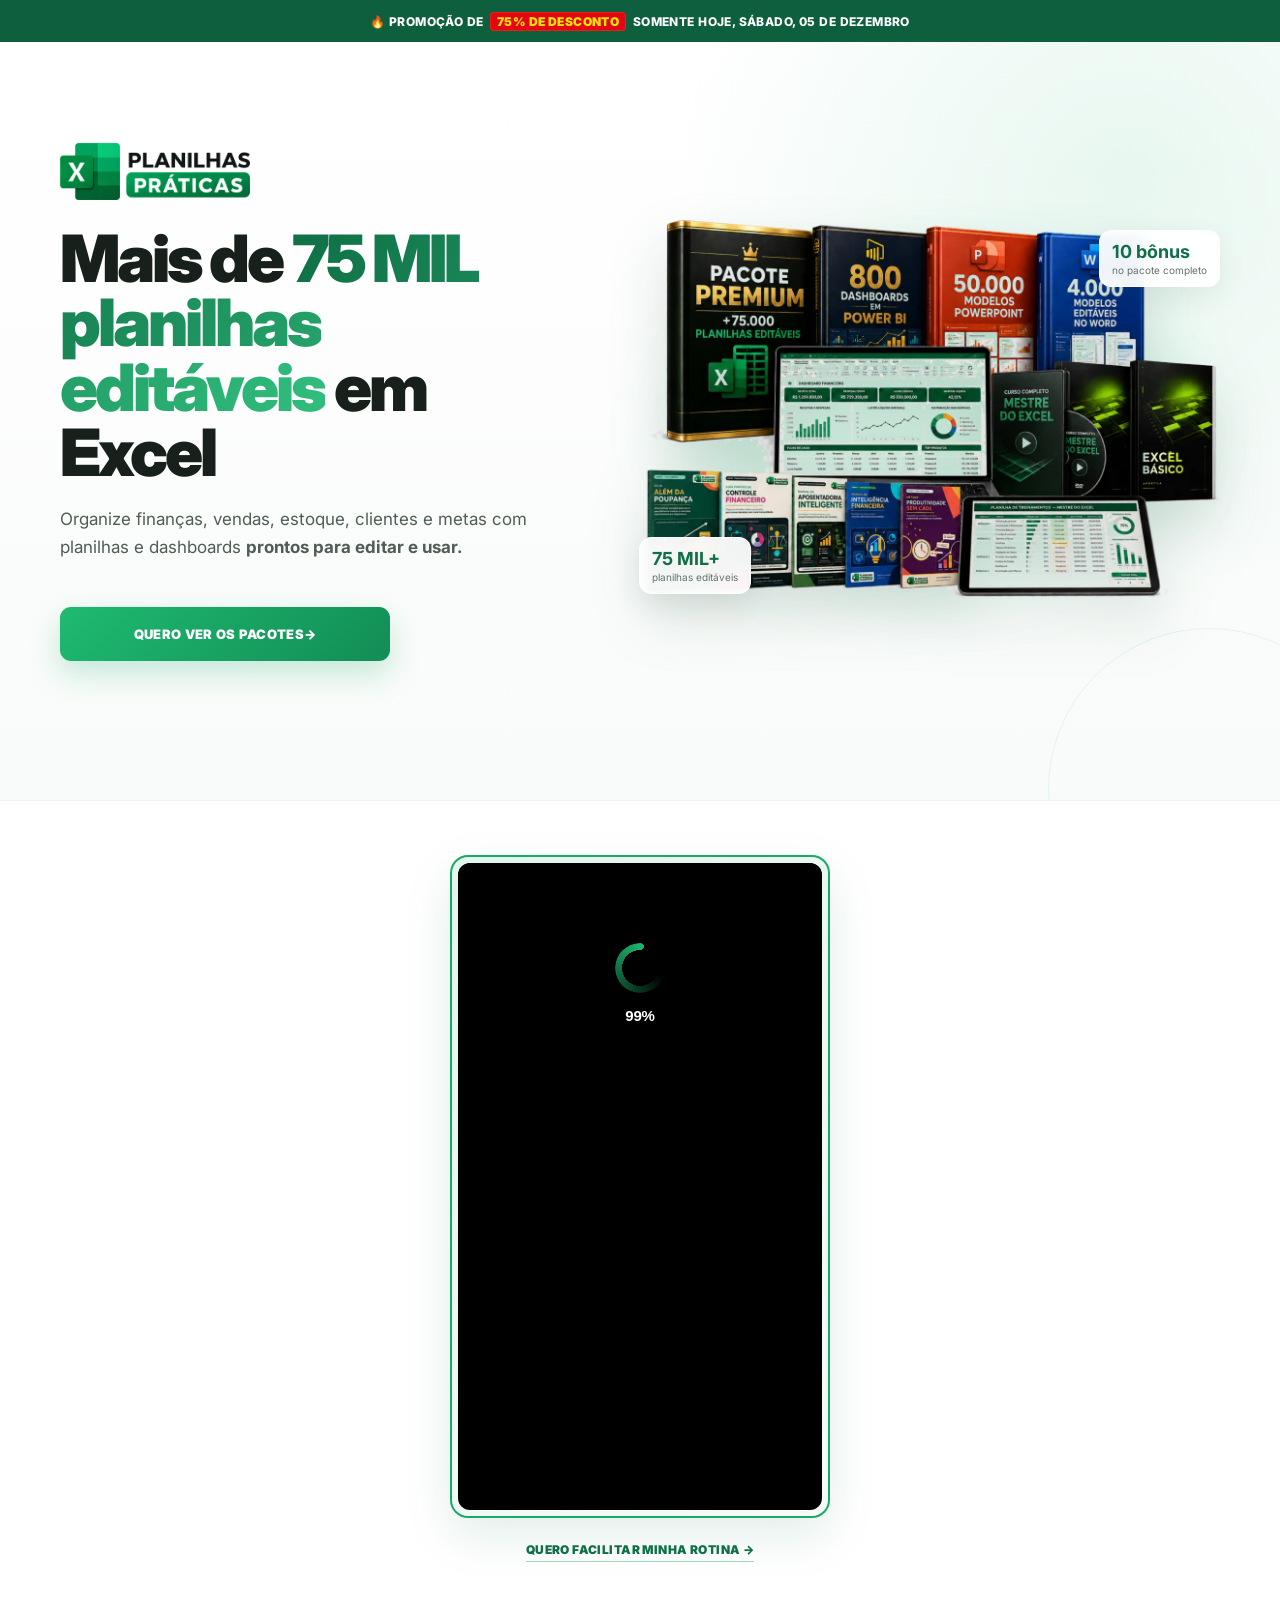
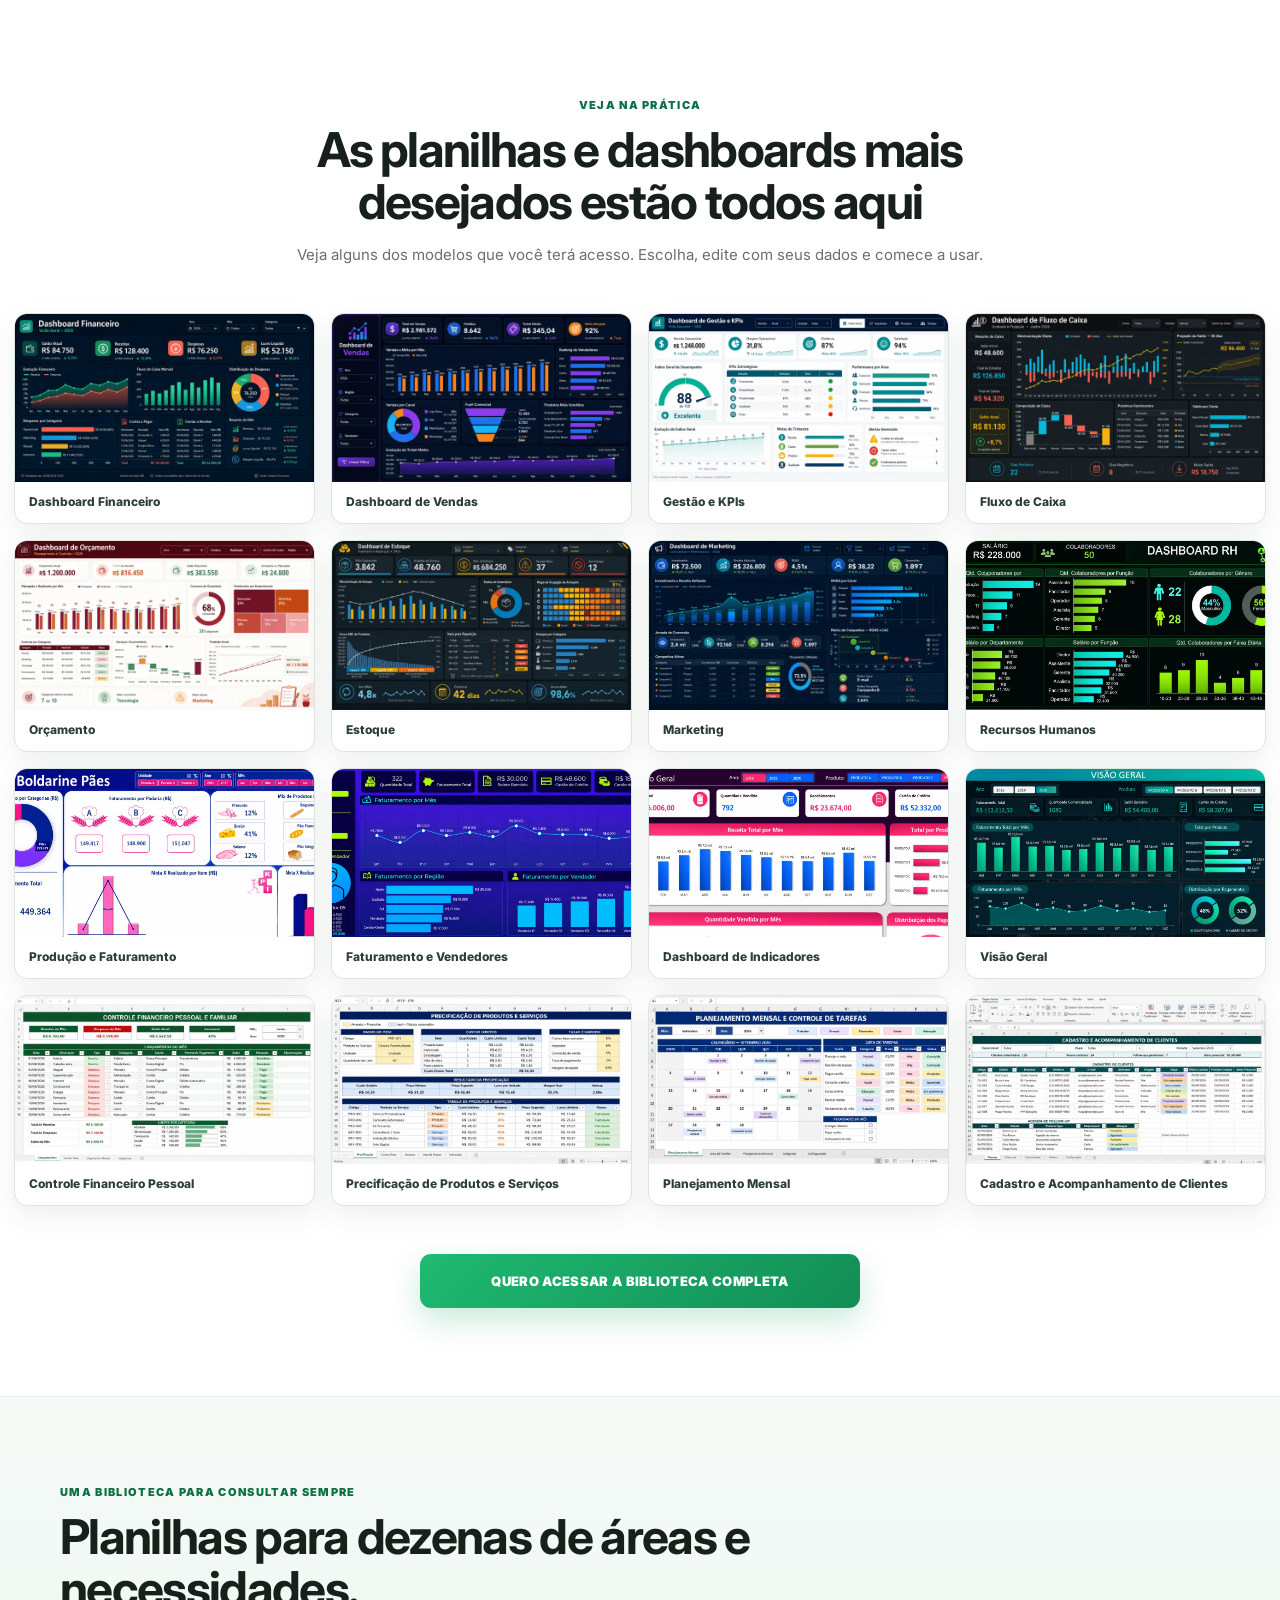
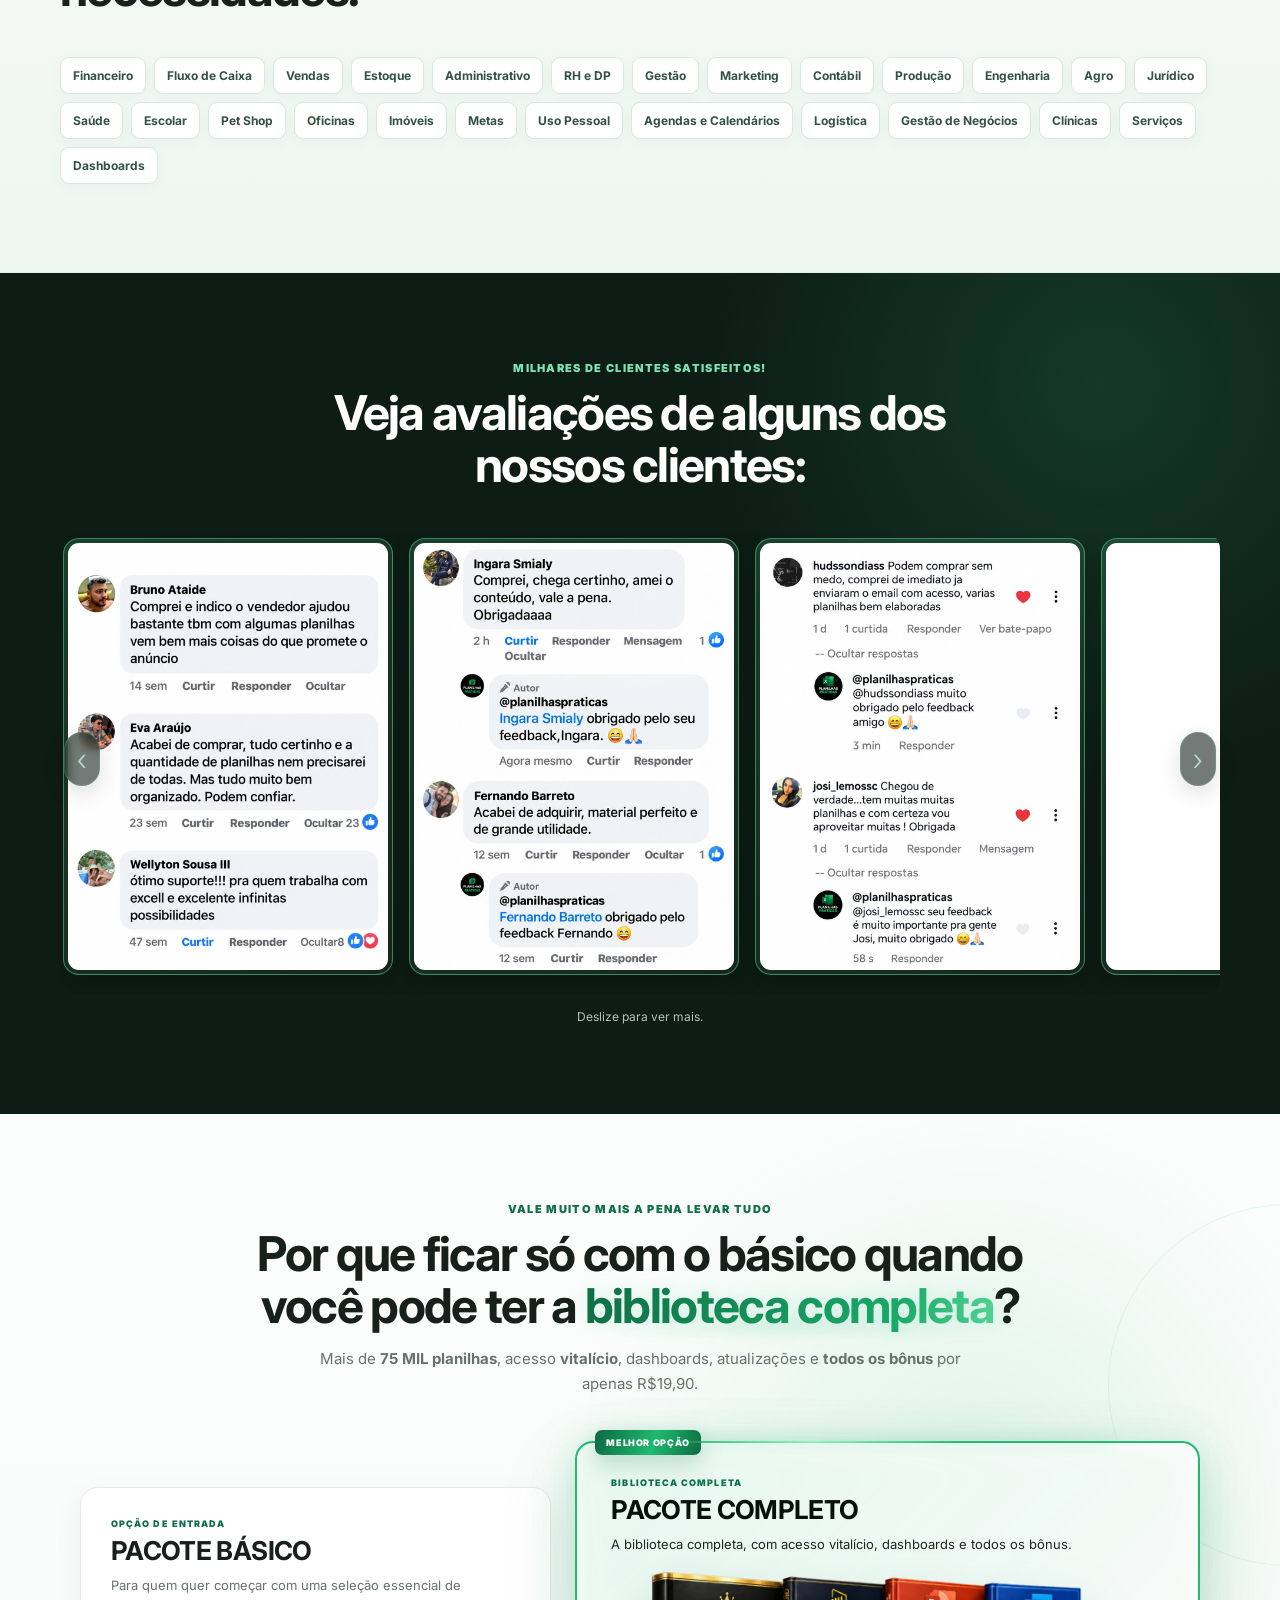
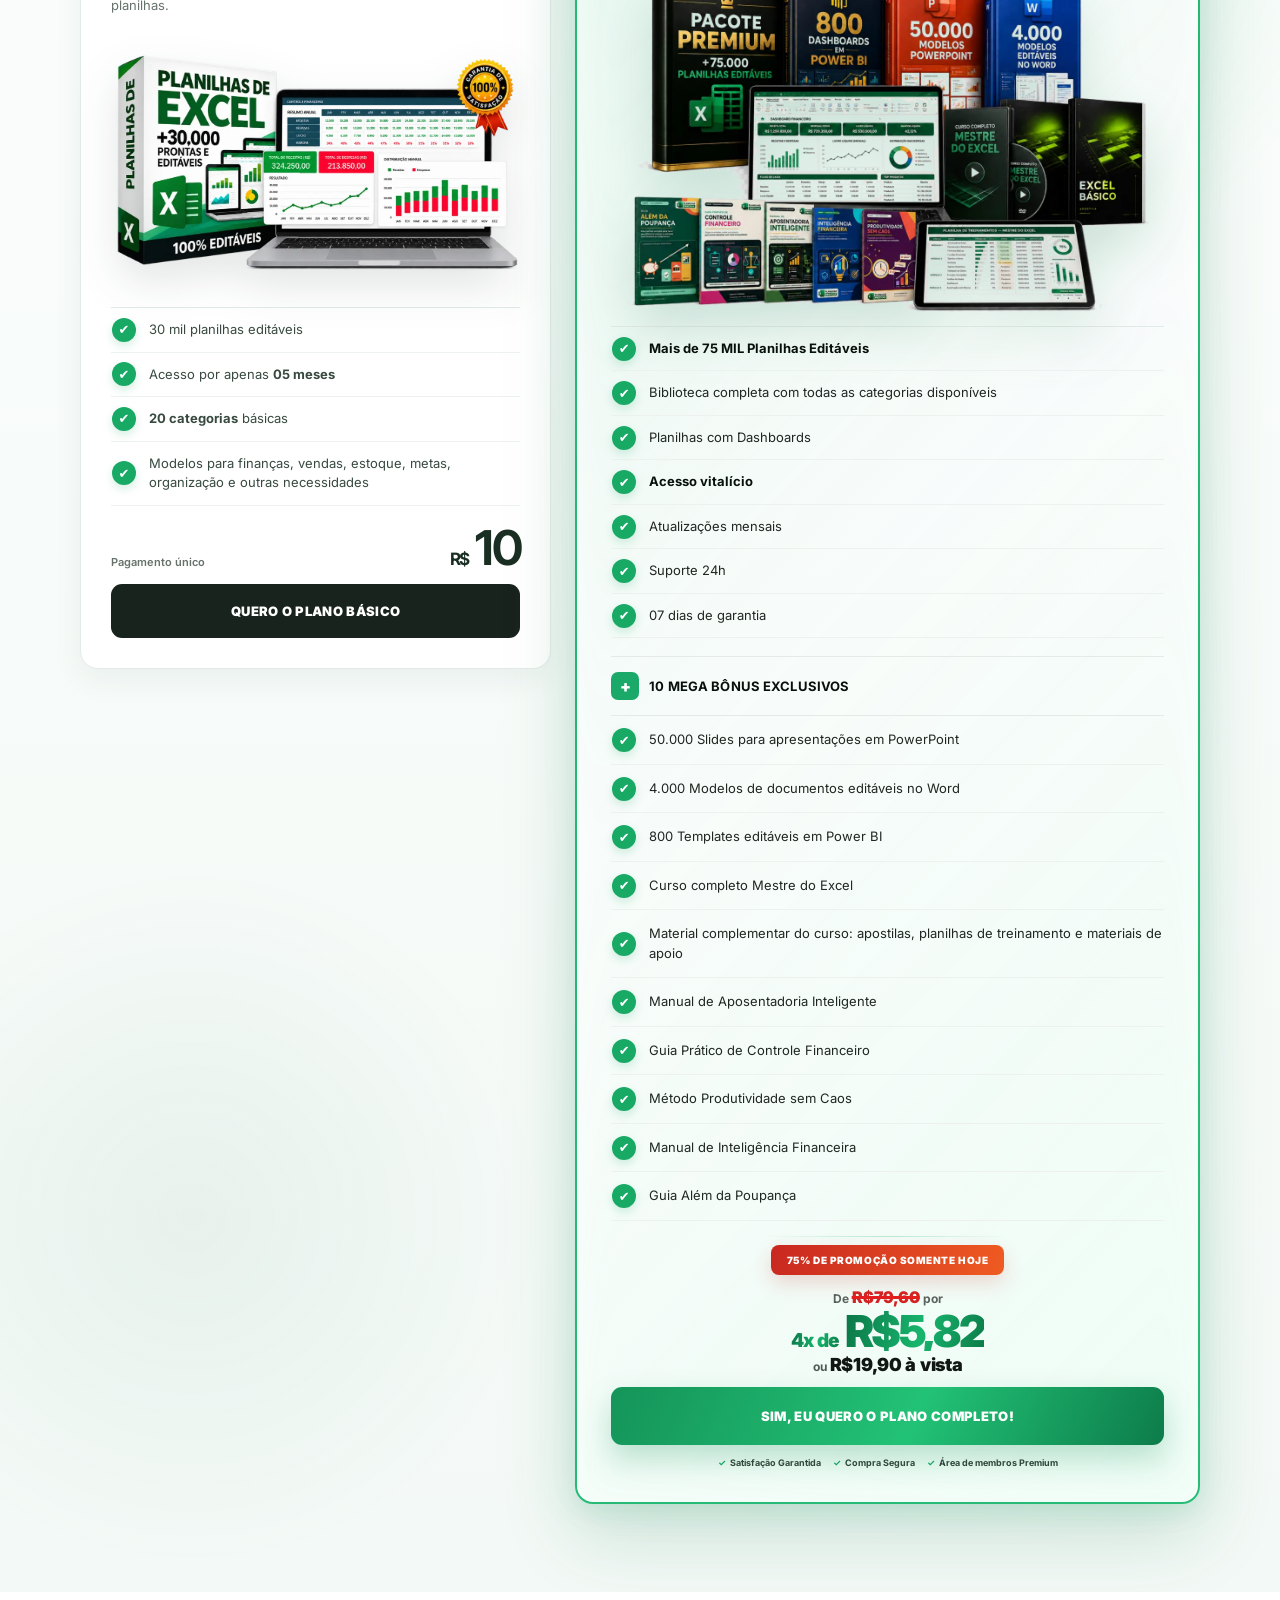
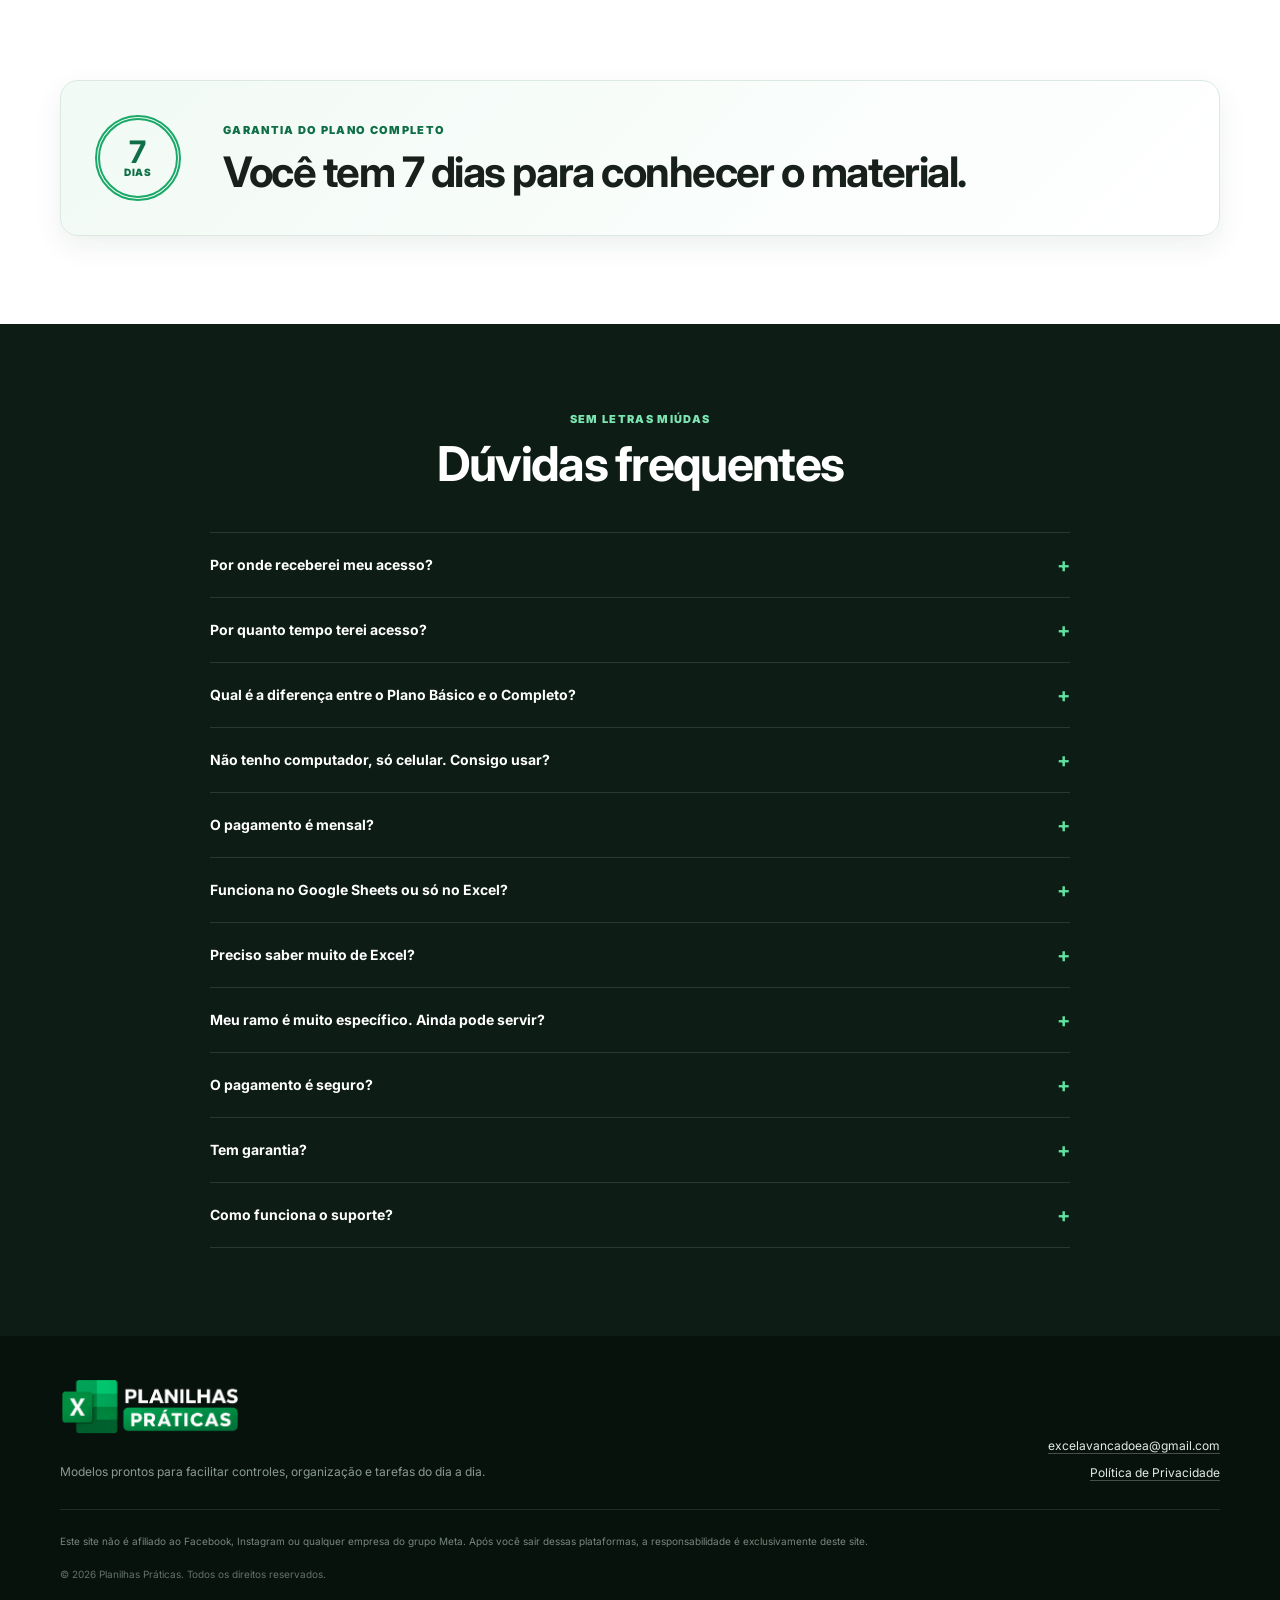
==== commit 6ad7b78f: "Replace Wistia VSL with PlayRate player" ====
--- a/index.html
+++ b/index.html
@@ -8,22 +8,27 @@
   <title>Planilhas Práticas | +75 mil planilhas editáveis</title>
   <link rel="preload" href="/assets/logo-fundo-claro.webp" as="image" type="image/webp" />
   <link rel="preload" href="/assets/plano-completo.webp" as="image" type="image/webp" />
-  <script src="https://fast.wistia.com/player.js" async></script>
-  <script src="https://fast.wistia.com/embed/pl2w0l88m9.js" async type="module"></script>
-  <style>
-    wistia-player[media-id='pl2w0l88m9']:not(:defined) {
-      display: block;
-      padding-top: 177.78%;
-      background: center / contain no-repeat url('https://fast.wistia.com/embed/medias/pl2w0l88m9/swatch');
-      filter: blur(5px);
-    }
-  </style>
+
+  <!-- [Playrate] VSL Player Engine - Ultra Fast Loading -->
+  <style id="playrate-cta-initial-style">.playrate-cta { display: none !important; }</style>
+  <link rel="preconnect" href="https://cdn.playrate.pro" crossorigin>
+  <link rel="dns-prefetch" href="https://cdn.playrate.pro">
+  <link rel="preload" href="https://cdn.playrate.pro/playrate-player.min.js" as="script" fetchpriority="high">
+  <link rel="preconnect" href="https://pub-3f844ee1bbcd45bcbabf96613b73363b.r2.dev" crossorigin>
+  <link rel="dns-prefetch" href="https://pub-3f844ee1bbcd45bcbabf96613b73363b.r2.dev">
+  <script src="https://cdn.playrate.pro/playrate-player.min.js" defer></script>
+
   <link rel="stylesheet" href="/styles.css" />
   <style>
     .hero-logo{width:min(200px,58vw);height:60px;margin:0 auto 20px}
     .footer-logo{width:min(250px,72vw);margin-bottom:12px}
     .footer-logo img{display:block;width:100%;height:auto;max-width:100%;object-fit:contain}
+    .main-video-section{padding:54px 0 48px;background:#fff}
+    .main-video-shell{width:min(100%,380px);margin:0 auto;padding:6px;border:2px solid var(--green);border-radius:18px;background:linear-gradient(145deg,rgba(49,190,125,.14),rgba(15,111,70,.035));box-shadow:0 18px 48px rgba(20,112,70,.12)}
+    .main-video-shell>.playrate-vsl-container{aspect-ratio:9/16;overflow:hidden;border-radius:12px;background:#000}
+    .main-video-section .section-cta{margin-top:24px}
     @media(min-width:940px){.hero-logo{width:220px;height:68px;margin:0 0 26px}.footer-logo{width:250px}}
+    @media(max-width:640px){.main-video-section{padding:36px 0 38px}.main-video-shell{width:min(92vw,380px);padding:4px;border-radius:14px}.main-video-shell>.playrate-vsl-container{border-radius:10px}}
   </style>
   <script src="/config.js" defer></script>
   <script src="/script.js" defer></script>
@@ -55,22 +60,27 @@
           <div class="hero-stat hero-stat-b"><strong>10 bônus</strong><span>no pacote completo</span></div>
         </div>
       </div>
-      <div class="container hero-video-slot" data-wistia-slot="hero" hidden></div>
-    </section>
-
-    <section class="section problem" aria-labelledby="problem-title">
-      <div class="container">
-        <div class="section-heading">
-          <p class="eyebrow">MENOS TEMPO MONTANDO. MAIS TEMPO USANDO.</p>
-          <h2 id="problem-title">Pare de perder tempo criando controles que já poderiam estar prontos.</h2>
-          <p>Montar uma boa planilha do zero exige tempo, fórmulas, organização e testes. Quando a rotina aperta, é fácil acabar com anotações soltas, arquivos diferentes e controles improvisados.</p>
-        </div>
-        <div class="problem-grid">
-          <article class="problem-item"><span class="number">01</span><div><h3>Tempo desperdiçado</h3><p>Em vez de começar pela estrutura, comece pelo que realmente importa: preencher, adaptar e usar.</p></div></article>
-          <article class="problem-item"><span class="number">02</span><div><h3>Informações espalhadas</h3><p>Centralize finanças, vendas, estoque, metas e outros controles em modelos organizados.</p></div></article>
-          <article class="problem-item"><span class="number">03</span><div><h3>Começar do zero toda vez</h3><p>Use estruturas prontas como ponto de partida e adapte cada arquivo para a sua realidade.</p></div></article>
-        </div>
-        <div class="section-cta"><a class="text-cta" href="#ofertas">QUERO FACILITAR MINHA ROTINA <span aria-hidden="true">→</span></a></div>
+    </section>
+
+    <section class="section main-video-section" aria-label="Vídeo de apresentação">
+      <div class="container">
+        <div class="main-video-shell">
+          <div id="playrate-vsl-vsl-1789146098237"
+            class="playrate-vsl-container"
+            data-config="https://pub-3f844ee1bbcd45bcbabf96613b73363b.r2.dev/videos/vsl-1789146098237/config.json"
+            data-m3u8="https://pub-3f844ee1bbcd45bcbabf96613b73363b.r2.dev/videos/vsl-1789146098237/master.m3u8"
+            style="display: block; margin: 0 auto; width: 100%; position: relative;">
+            <div class="playrate-preload-wrapper" style="position: relative; width: 100%; min-height: 240px; display: flex; flex-direction: column; align-items: center; justify-content: center; background: #000; color: #fff; border-radius: 12px;">
+              <div class="playrate-spinner" style="width: 50px; height: 50px; border-radius: 50%; background: radial-gradient(farthest-side, #1db26c 94%, transparent) top/7px 7px no-repeat, conic-gradient(transparent 30%, #1db26c); -webkit-mask: radial-gradient(farthest-side, transparent calc(100% - 7px), #000 0); animation: pr-spin .75s infinite linear;"></div>
+              <div class="playrate-pct" style="margin-top: 14px; font-size: 15px; font-weight: 700; font-family: -apple-system, BlinkMacSystemFont, 'Segoe UI', Roboto, sans-serif; color: #ffffff; letter-spacing: -0.2px;">50%</div>
+            </div>
+            <style>@keyframes pr-spin { 100% { transform: rotate(360deg); } }</style>
+            <script>(function(){var w=document.getElementById('playrate-vsl-vsl-1789146098237');if(w){var p=w.querySelector('.playrate-pct');if(p){var n=50,t=setInterval(function(){n++;p.textContent=n+'%';if(n>=99)clearInterval(t);},25);}var m='https://pub-3f844ee1bbcd45bcbabf96613b73363b.r2.dev/videos/vsl-1789146098237/master.m3u8';if(m&&window.fetch){try{fetch(m,{mode:'cors',credentials:'omit'}).catch(function(){});var s=m.replace(/master\.m3u8(\?.*)?$/i,'360p.m3u8$1');if(s!==m)fetch(s,{mode:'cors',credentials:'omit'}).catch(function(){});}catch(e){}}var c='https://pub-3f844ee1bbcd45bcbabf96613b73363b.r2.dev/videos/vsl-1789146098237/config.json';if(c&&window.fetch){try{fetch(c,{mode:'cors',credentials:'omit'}).catch(function(){});}catch(e){}}}})();</script>
+          </div>
+        </div>
+        <div class="section-cta">
+          <a class="text-cta" href="#ofertas">QUERO FACILITAR MINHA ROTINA <span aria-hidden="true">→</span></a>
+        </div>
       </div>
     </section>
 
